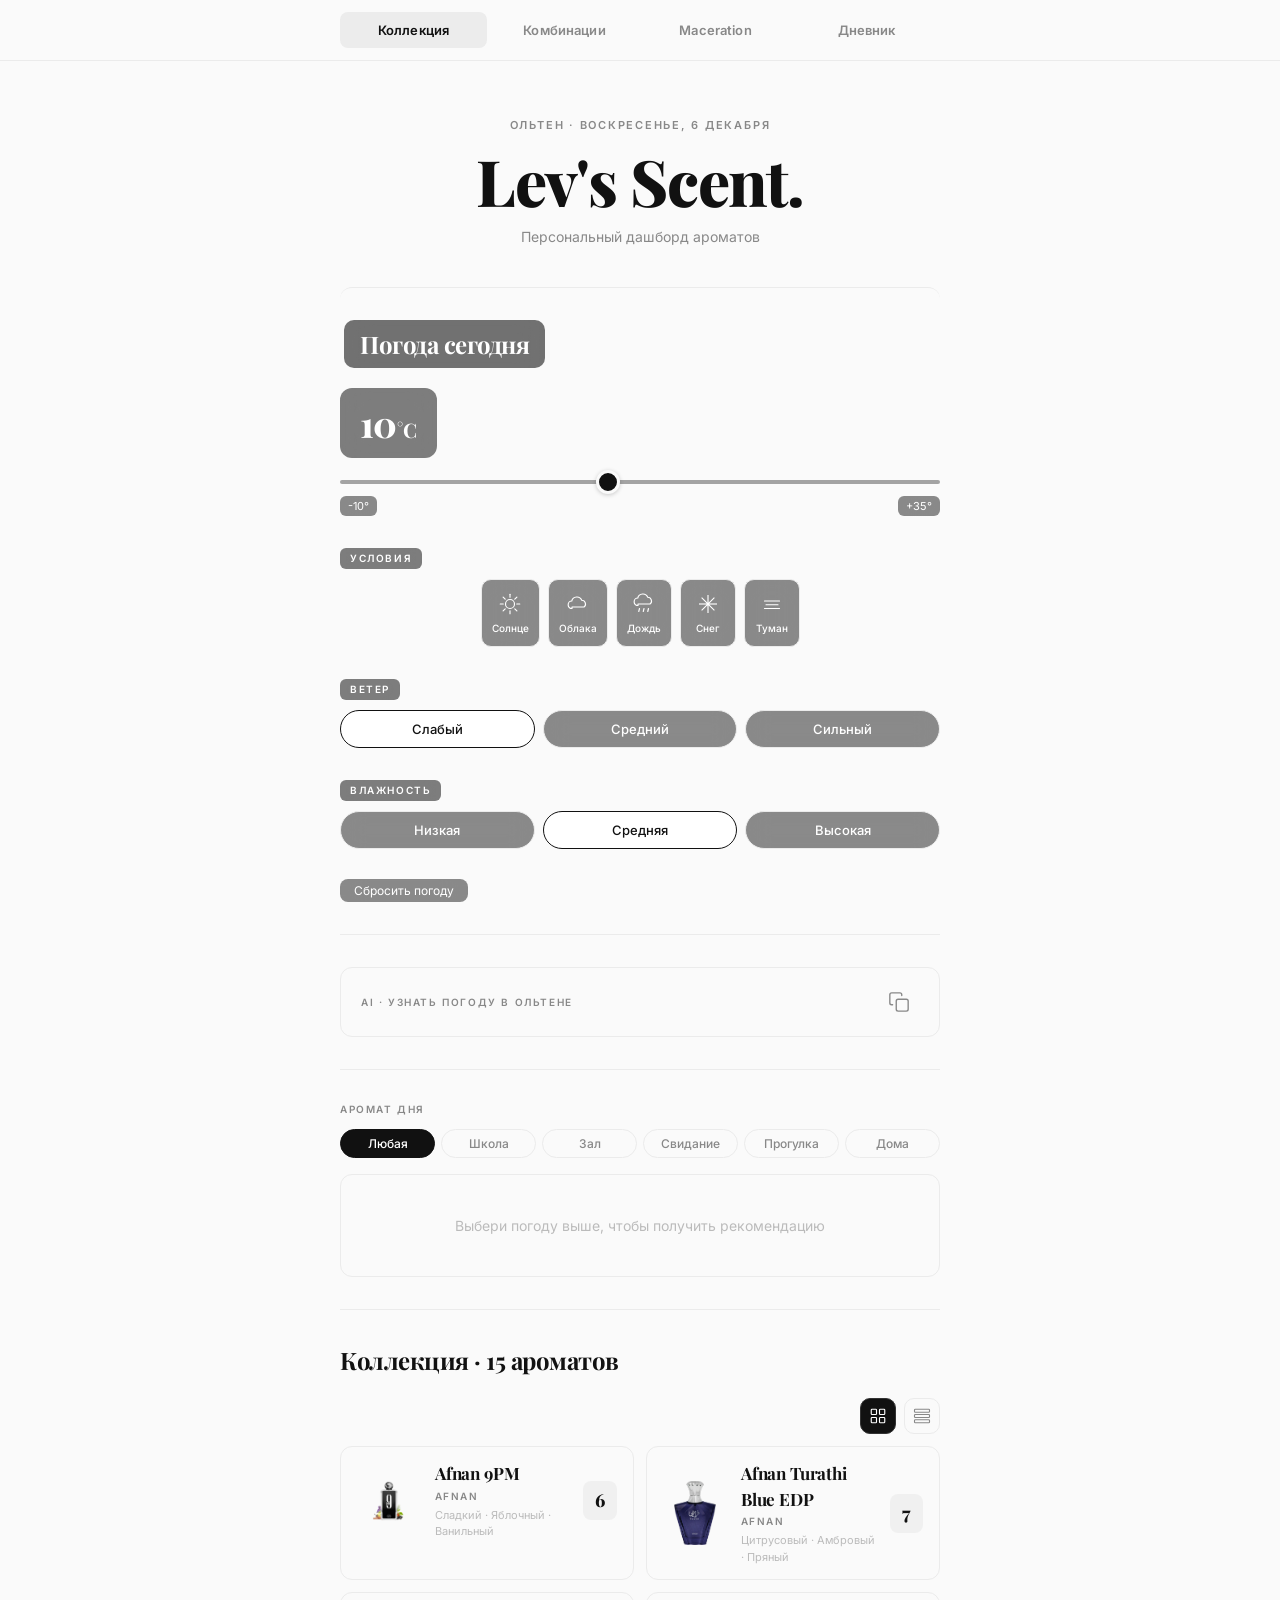
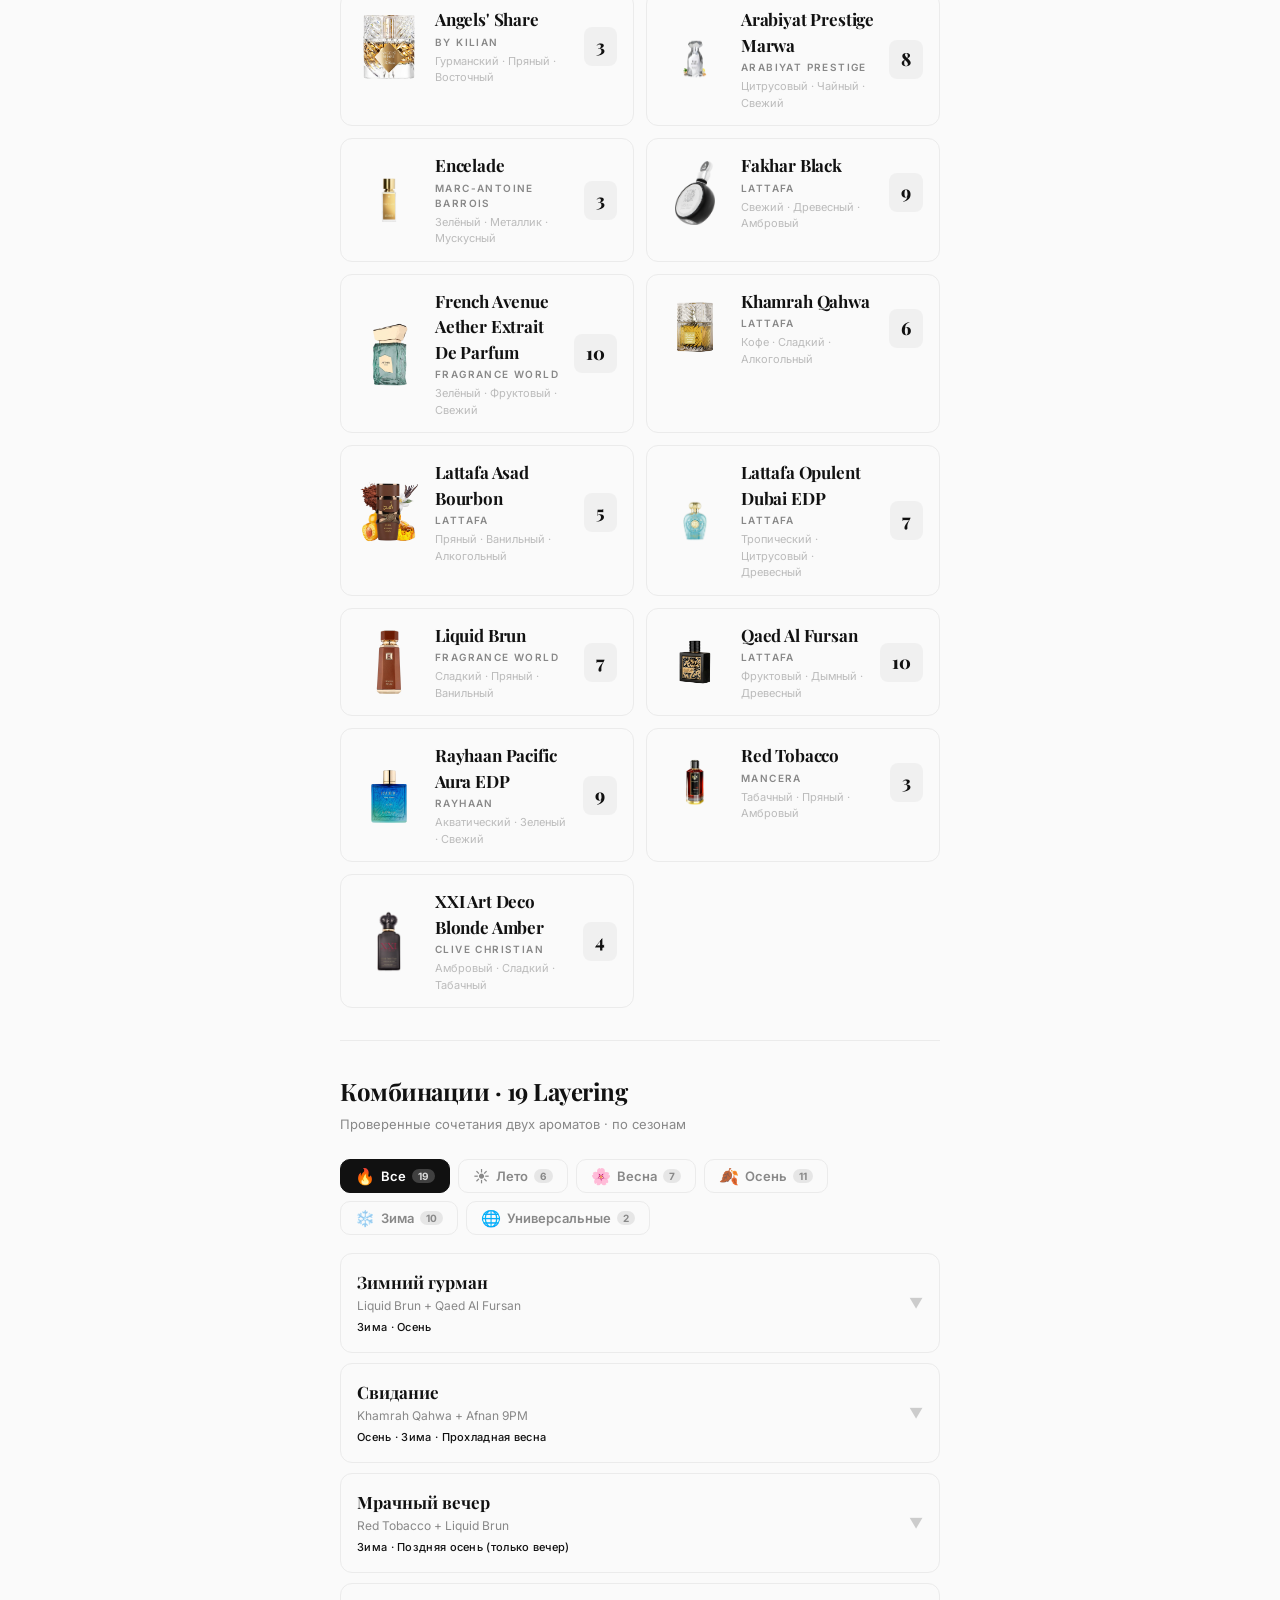
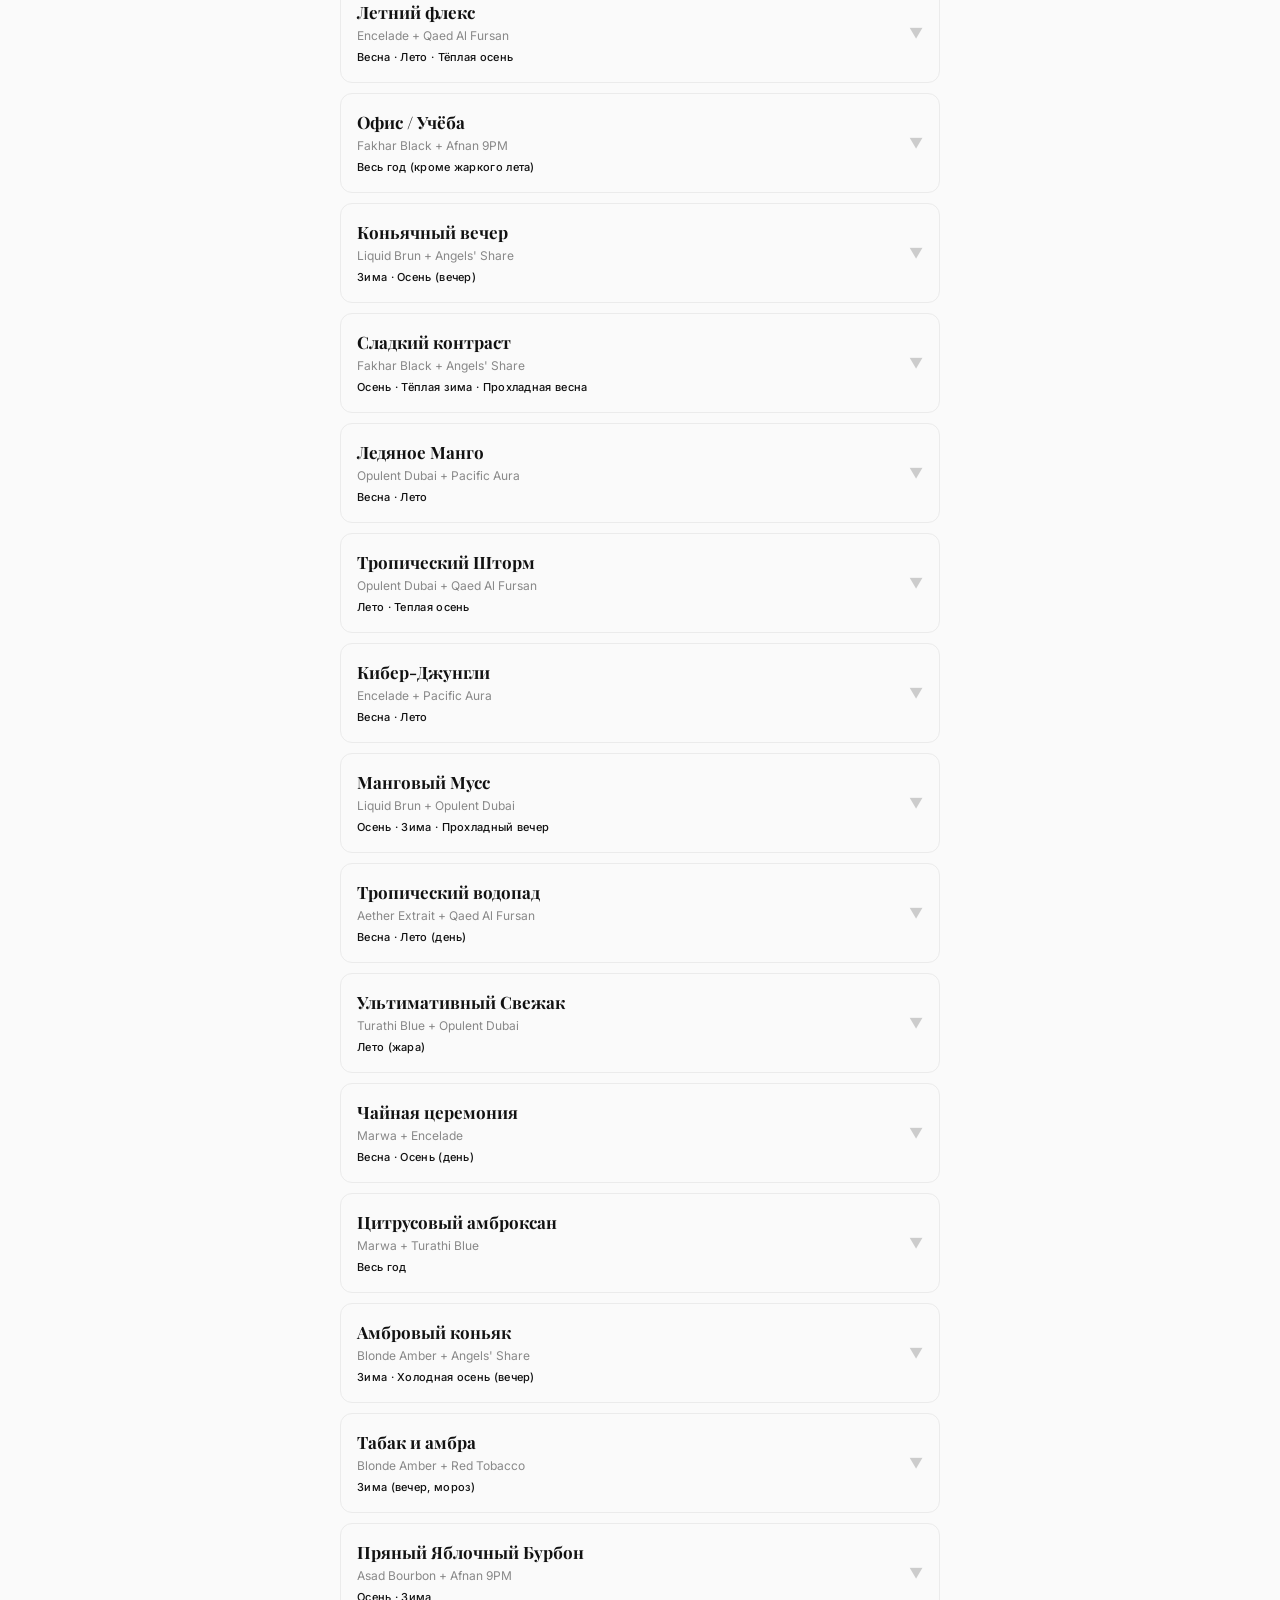
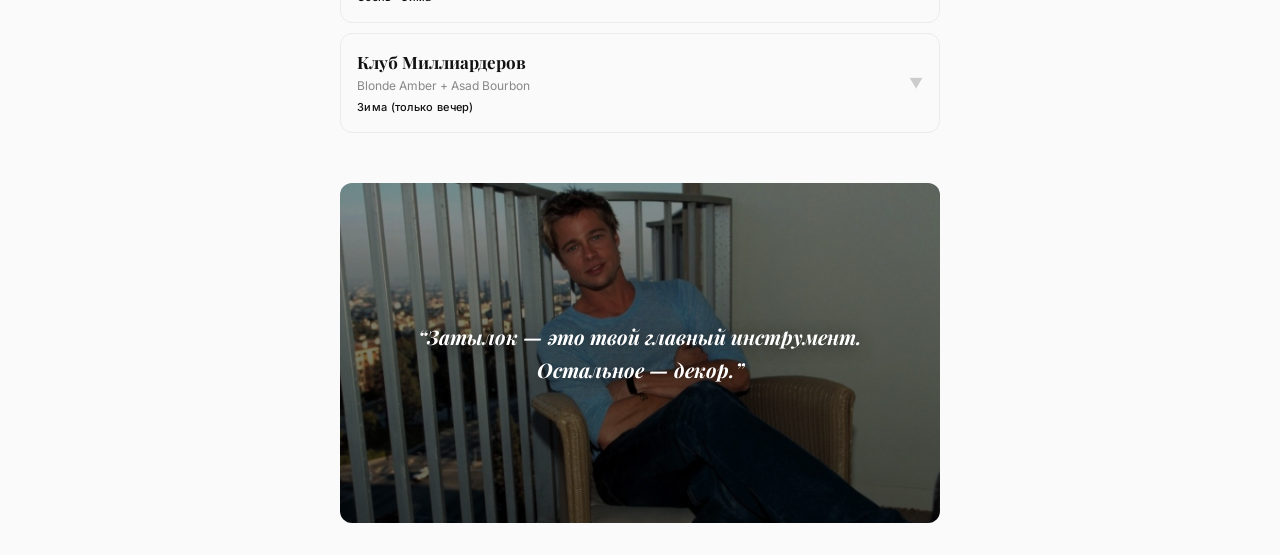
==== levs-scent.html @ a4888ca2 "update site" ====
<!DOCTYPE html>
<html lang="ru">
<head>
<meta charset="UTF-8">
<meta name="viewport" content="width=device-width, initial-scale=1.0">
<title>Lev's Scent.</title>
<link rel="preconnect" href="https://fonts.googleapis.com">
<link rel="preconnect" href="https://fonts.gstatic.com" crossorigin>
<link href="https://fonts.googleapis.com/css2?family=Inter:wght@400;500;600;700&family=Playfair+Display:ital,wght@0,700;0,800;0,900;1,700&display=swap" rel="stylesheet">
<link rel="stylesheet" href="style.css">
</head>
<body>

<!-- STICKY NAV -->
<nav class="sticky-nav" id="stickyNav">
  <div class="nav-inner">
    <button class="nav-btn active" data-view="main" data-scroll="collection">Коллекция</button>
    <button class="nav-btn" data-view="main" data-scroll="combinations">Комбинации</button>
    <button class="nav-btn" data-view="maceration">Maceration</button>
    <button class="nav-btn" data-view="diary">Дневник</button>
  </div>
</nav>

<!-- MAIN VIEW -->
<div class="main-view" id="mainView">
<div class="container">

  <!-- HERO -->
  <section class="hero">
    <div class="hero-location" id="heroLocation"></div>
    <h1 class="hero-title">Lev's Scent.</h1>
    <p class="hero-sub">Персональный дашборд ароматов</p>
  </section>

  <!-- WEATHER PICKER -->
  <section class="section" id="weather">
    <h2 class="section-title">Погода сегодня</h2>

    <!-- Temperature -->
    <div class="weather-block">
      <div class="temp-display"><span class="temp-num" id="tempNum">10</span><span class="temp-deg">°C</span></div>
      <input type="range" class="temp-slider" id="tempSlider" min="-10" max="35" value="10" step="1">
      <div class="temp-range"><span>-10°</span><span>+35°</span></div>
    </div>

    <!-- Conditions -->
    <div class="weather-block">
      <div class="label-upper">Условия</div>
      <div class="condition-row" id="conditionRow">
        <button class="cond-btn" data-val="sun" aria-label="Солнце">
          <svg viewBox="0 0 32 32" class="cond-icon"><circle cx="16" cy="16" r="6" fill="none" stroke="currentColor" stroke-width="1.5"/><g stroke="currentColor" stroke-width="1.5" stroke-linecap="round"><line x1="16" y1="3" x2="16" y2="7"/><line x1="16" y1="25" x2="16" y2="29"/><line x1="3" y1="16" x2="7" y2="16"/><line x1="25" y1="16" x2="29" y2="16"/><line x1="6.8" y1="6.8" x2="9.6" y2="9.6"/><line x1="22.4" y1="22.4" x2="25.2" y2="25.2"/><line x1="6.8" y1="25.2" x2="9.6" y2="22.4"/><line x1="22.4" y1="9.6" x2="25.2" y2="6.8"/></g></svg>
          <span>Солнце</span>
        </button>
        <button class="cond-btn" data-val="clouds" aria-label="Облака">
          <svg viewBox="0 0 32 32" class="cond-icon"><path d="M8 22a5 5 0 0 1-.3-10A7 7 0 0 1 21 11a5 5 0 0 1 3 9H8z" fill="none" stroke="currentColor" stroke-width="1.5" stroke-linejoin="round"/></svg>
          <span>Облака</span>
        </button>
        <button class="cond-btn" data-val="rain" aria-label="Дождь">
          <svg viewBox="0 0 32 32" class="cond-icon"><path d="M8 18a5 5 0 0 1-.3-10A7 7 0 0 1 21 7a5 5 0 0 1 3 9H8z" fill="none" stroke="currentColor" stroke-width="1.5" stroke-linejoin="round"/><line x1="10" y1="22" x2="9" y2="26" stroke="currentColor" stroke-width="1.5" stroke-linecap="round"/><line x1="16" y1="22" x2="15" y2="26" stroke="currentColor" stroke-width="1.5" stroke-linecap="round"/><line x1="22" y1="22" x2="21" y2="26" stroke="currentColor" stroke-width="1.5" stroke-linecap="round"/></svg>
          <span>Дождь</span>
        </button>
        <button class="cond-btn" data-val="snow" aria-label="Снег">
          <svg viewBox="0 0 32 32" class="cond-icon"><line x1="16" y1="4" x2="16" y2="28" stroke="currentColor" stroke-width="1.5"/><line x1="4" y1="16" x2="28" y2="16" stroke="currentColor" stroke-width="1.5"/><line x1="7.5" y1="7.5" x2="24.5" y2="24.5" stroke="currentColor" stroke-width="1.5"/><line x1="24.5" y1="7.5" x2="7.5" y2="24.5" stroke="currentColor" stroke-width="1.5"/><circle cx="16" cy="16" r="2" fill="currentColor"/></svg>
          <span>Снег</span>
        </button>
        <button class="cond-btn" data-val="fog" aria-label="Туман">
          <svg viewBox="0 0 32 32" class="cond-icon"><g stroke="currentColor" stroke-width="1.5" stroke-linecap="round"><line x1="6" y1="12" x2="26" y2="12"/><line x1="8" y1="17" x2="24" y2="17"/><line x1="6" y1="22" x2="26" y2="22"/></g></svg>
          <span>Туман</span>
        </button>
      </div>
    </div>

    <!-- Wind -->
    <div class="weather-block">
      <div class="label-upper">Ветер</div>
      <div class="pill-row" id="windRow">
        <button class="pill-btn active" data-val="weak">Слабый</button>
        <button class="pill-btn" data-val="medium">Средний</button>
        <button class="pill-btn" data-val="strong">Сильный</button>
      </div>
    </div>

    <!-- Humidity -->
    <div class="weather-block">
      <div class="label-upper">Влажность</div>
      <div class="pill-row" id="humidityRow">
        <button class="pill-btn" data-val="low">Низкая</button>
        <button class="pill-btn active" data-val="medium">Средняя</button>
        <button class="pill-btn" data-val="high">Высокая</button>
      </div>
    </div>

    <button class="text-btn" id="resetWeather">Сбросить погоду</button>
  </section>

  <!-- AI PROMPT -->
  <section class="section ai-prompt-section">
    <div class="ai-prompt-card">
      <span class="label-upper" style="margin:0">AI · Узнать погоду в Ольтене</span>
      <button class="copy-icon-btn" id="copyPrompt" aria-label="Скопировать промпт">
        <svg viewBox="0 0 24 24" width="22" height="22" fill="none" stroke="currentColor" stroke-width="1.5" stroke-linecap="round" stroke-linejoin="round"><rect x="9" y="9" width="13" height="13" rx="2"/><path d="M5 15H4a2 2 0 0 1-2-2V4a2 2 0 0 1 2-2h9a2 2 0 0 1 2 2v1"/></svg>
      </button>
    </div>
  </section>

  <!-- ACTIVE FRAGRANCE STATUS -->
  <div id="activeFragStatus" class="active-frag-status hidden"></div>

  <!-- SCENT OF THE DAY -->
  <section class="section" id="scentOfDay">
    <div class="label-upper" style="margin-bottom:12px">Аромат дня</div>
    <div class="situation-row" id="situationRow">
      <button class="pill-btn active" data-situation="any">Любая</button>
      <button class="pill-btn" data-situation="school">Школа</button>
      <button class="pill-btn" data-situation="gym">Зал</button>
      <button class="pill-btn" data-situation="date">Свидание</button>
      <button class="pill-btn" data-situation="walk">Прогулка</button>
      <button class="pill-btn" data-situation="home">Дома</button>
    </div>
    <div id="scentOfDayCard"></div>
  </section>

  <!-- COLLECTION -->
  <section class="section" id="collection">
    <h2 class="section-title">Коллекция · 15 ароматов</h2>
    <div class="view-toggle-row" id="viewToggleRow">
      <button class="view-toggle-btn active" data-mode="normal" aria-label="Стандартный вид">
        <svg viewBox="0 0 24 24" fill="none" stroke="currentColor" stroke-width="1.5" stroke-linecap="round" stroke-linejoin="round"><rect x="3" y="3" width="7" height="7" rx="1"/><rect x="14" y="3" width="7" height="7" rx="1"/><rect x="3" y="14" width="7" height="7" rx="1"/><rect x="14" y="14" width="7" height="7" rx="1"/></svg>
      </button>
      <button class="view-toggle-btn" data-mode="showcase" aria-label="Showcase">
        <svg viewBox="0 0 24 24" fill="none" stroke="currentColor" stroke-width="1.5" stroke-linecap="round" stroke-linejoin="round"><rect x="2" y="3" width="20" height="4" rx="1"/><rect x="2" y="10" width="20" height="4" rx="1"/><rect x="2" y="17" width="20" height="4" rx="1"/></svg>
      </button>
    </div>
    <div class="collection-grid" id="collectionGrid"></div>
  </section>

  <!-- COMBINATIONS -->
  <section class="section" id="combinations">
    <h2 class="section-title">Комбинации · 19 Layering</h2>
    <p class="section-sub">Проверенные сочетания двух ароматов · по сезонам</p>
    <div id="combosGrid"></div>
  </section>

  <!-- QUOTES -->
  <section class="quotes-section">
    <p class="quote-text" id="quoteText"></p>
  </section>

</div>
</div>

<!-- DIARY VIEW -->
<div class="diary-view hidden" id="diaryView">
<div class="container">

  <section class="section">
    <h2 class="section-title">Дневник</h2>

    <!-- Stats -->
    <div class="diary-stats" id="diaryStats"></div>

    <!-- Add button -->
    <button class="btn-black diary-add-btn" id="diaryAddBtn">+ Добавить запись</button>

    <!-- Form -->
    <div class="diary-form hidden" id="diaryForm">
      <div class="form-group">
        <label class="label-upper">Дата</label>
        <input type="date" class="form-input" id="diaryDate">
      </div>
      <div class="form-group">
        <label class="label-upper">Аромат</label>
        <select class="form-input" id="diaryFragrance"></select>
      </div>
      <div class="form-group">
        <label class="label-upper">Количество пшиков</label>
        <input type="number" class="form-input" id="diarySprays" min="1" max="20" value="5">
      </div>
      <div class="form-group">
        <label class="label-upper">Ситуация</label>
        <select class="form-input" id="diarySituation">
          <option value="school">Школа</option>
          <option value="gym">Зал</option>
          <option value="date">Свидание</option>
          <option value="walk">Прогулка</option>
          <option value="home">Дома</option>
          <option value="other">Другое</option>
        </select>
      </div>
      <div class="form-group">
        <label class="label-upper">Комплименты</label>
        <input type="number" class="form-input" id="diaryCompliments" min="0" value="0">
      </div>
      <div class="form-group">
        <label class="label-upper">От кого (опционально)</label>
        <input type="text" class="form-input" id="diaryFrom" placeholder="">
      </div>
      <div class="form-group">
        <label class="label-upper">Заметка</label>
        <textarea class="form-input form-textarea" id="diaryNote" rows="3"></textarea>
      </div>
      <div class="form-actions">
        <button class="btn-black" id="diarySave">Сохранить</button>
        <button class="text-btn" id="diaryCancel">Отмена</button>
      </div>
    </div>

    <!-- Entries -->
    <div id="diaryEntries"></div>
  </section>

</div>
</div>

<!-- MACERATION VIEW -->
<div class="maceration-view" id="macerationView">
<div class="container">
  <section class="section">
    <h2 class="section-title">Maceration</h2>
    <p class="section-sub">Отслеживай созревание новых флаконов</p>

    <div class="mac-form" id="macForm">
      <div class="form-group">
        <label class="label-upper">Аромат</label>
        <select class="form-input" id="macFragrance"></select>
      </div>
      <div class="form-group">
        <label class="label-upper">Дата начала</label>
        <input type="date" class="form-input" id="macStartDate">
      </div>
      <div class="form-group">
        <label class="label-upper">Срок (недель)</label>
        <input type="number" class="form-input" id="macWeeks" min="1" max="52" value="4">
      </div>
      <button class="btn-black" id="macAddBtn">+ Добавить</button>
    </div>

    <div id="macEntries"></div>

    <!-- Tips (collapsible) -->
    <div class="mac-tips-toggle" id="macTipsToggle">
      <span class="label-upper" style="margin:0;cursor:pointer">Советы по мацерации</span>
      <svg width="14" height="14" viewBox="0 0 14 14" fill="none" stroke="currentColor" stroke-width="1.5" stroke-linecap="round"><path d="M3 5l4 4 4-4"/></svg>
    </div>
    <div class="mac-tips hidden" id="macTips">
      <div class="mac-tip">При получении нового флакона сделай 8-10 пшиков в воздух, чтобы выпустить верхний слой спирта. После этого убери в шкаф.</div>
      <div class="mac-tip">Раз в неделю переверни флакон 2-3 раза (не тряси!), чтобы масла равномерно перемешались.</div>
      <div class="mac-tip">Храни при 15-22 °C, вдали от прямого света. Ванная — худшее место для парфюма.</div>
      <div class="mac-tip">Минимум 3-4 недели, оптимум 6-8. Тяжёлые амбровые и удовые ароматы раскрываются дольше — 8+ недель.</div>
      <div class="mac-tip">Не открывай крышку без надобности. Каждое открытие окисляет верхние ноты.</div>
    </div>
  </section>
</div>
</div>

<script src="script.js"></script>
</body>
</html>
---- style.css ----
/* ===== CSS VARIABLES ===== */
:root {
  --bg: #FAFAFA;
  --text: #111;
  --text2: #888;
  --border: #EBEBEB;
  --serif: 'Playfair Display', Georgia, serif;
  --sans: 'Inter', -apple-system, sans-serif;
  --radius: 12px;
  --transition: 0.3s ease;
}

/* ===== RESET ===== */
*, *::before, *::after { margin: 0; padding: 0; box-sizing: border-box; }
html { scroll-behavior: smooth; -webkit-text-size-adjust: 100%; }
body {
  font-family: var(--sans);
  background: var(--bg);
  color: var(--text);
  line-height: 1.5;
  -webkit-font-smoothing: antialiased;
}
img { max-width: 100%; display: block; }
button { font-family: var(--sans); cursor: pointer; border: none; background: none; }
input, select, textarea { font-family: var(--sans); }

/* ===== LAYOUT ===== */
.container { max-width: 640px; margin: 0 auto; padding: 0 20px; }
.hidden { display: none !important; }

/* ===== STICKY NAV ===== */
.sticky-nav {
  position: sticky; top: 0; z-index: 100;
  background: rgba(250,250,250,.92);
  backdrop-filter: blur(16px);
  -webkit-backdrop-filter: blur(16px);
  border-bottom: 1px solid var(--border);
}
.nav-inner {
  max-width: 640px; margin: 0 auto;
  display: flex; padding: 12px 20px; gap: 4px;
}
.nav-btn {
  flex: 1; padding: 10px 8px;
  font-size: 13px; font-weight: 600;
  color: var(--text2);
  border-radius: 8px;
  transition: all var(--transition);
  letter-spacing: 0.01em;
}
.nav-btn.active { color: var(--text); background: rgba(0,0,0,.06); }
.nav-btn:hover { color: var(--text); }

/* ===== HERO ===== */
.hero {
  padding: 56px 0 40px;
  text-align: center;
}
.hero-location {
  font-size: 11px; font-weight: 600;
  letter-spacing: 0.16em; text-transform: uppercase;
  color: var(--text2); margin-bottom: 12px;
}
.hero-title {
  font-family: var(--serif);
  font-size: 44px; font-weight: 800;
  letter-spacing: -0.02em;
  line-height: 1.1;
  color: var(--text);
}
.hero-sub {
  font-size: 14px; color: var(--text2);
  margin-top: 10px;
}

/* ===== SECTIONS ===== */
.section {
  padding: 32px 0;
  border-top: 1px solid var(--border);
}
.section-title {
  font-family: var(--serif);
  font-size: 24px; font-weight: 700;
  letter-spacing: -0.02em;
  margin-bottom: 20px;
}
.section-sub {
  font-size: 13px; color: var(--text2);
  margin-top: -14px; margin-bottom: 24px;
}

/* ===== LABELS ===== */
.label-upper {
  font-size: 10px; font-weight: 600;
  letter-spacing: 0.16em; text-transform: uppercase;
  color: var(--text2); margin-bottom: 10px;
}

/* ===== WEATHER PICKER ===== */
.weather-bg {
  position: absolute; inset: 0; z-index: 0;
  background-size: cover; background-position: center;
}
#weather { position: relative; overflow: hidden; border-radius: var(--radius); }
#weather > *:not(.weather-bg) { position: relative; z-index: 1; }

/* Dark frost-glass on each element — white text, dark backdrop */
#weather .section-title {
  background: rgba(0,0,0,0.55);
  backdrop-filter: blur(14px); -webkit-backdrop-filter: blur(14px);
  display: inline-block; padding: 6px 16px; border-radius: 10px;
  color: #fff; margin-left: 4px;
}
#weather .temp-display {
  background: rgba(0,0,0,0.5);
  backdrop-filter: blur(14px); -webkit-backdrop-filter: blur(14px);
  display: inline-flex; align-items: baseline;
  padding: 8px 20px; border-radius: 12px;
}
#weather .temp-num,
#weather .temp-deg { color: #fff; }
#weather .label-upper {
  background: rgba(0,0,0,0.5);
  backdrop-filter: blur(12px); -webkit-backdrop-filter: blur(12px);
  display: inline-block; padding: 3px 10px; border-radius: 6px;
  color: #fff;
}
#weather .temp-slider {
  background: rgba(0,0,0,0.35);
  border-radius: 4px;
}
#weather .temp-range span {
  background: rgba(0,0,0,0.45);
  backdrop-filter: blur(10px); -webkit-backdrop-filter: blur(10px);
  padding: 2px 8px; border-radius: 6px; font-size: 11px;
  color: #fff;
}
#weather .cond-btn {
  background: rgba(0,0,0,0.45);
  backdrop-filter: blur(12px); -webkit-backdrop-filter: blur(12px);
  border-radius: 10px; color: #fff;
  transition: all var(--transition);
}
#weather .cond-btn.active {
  background: #fff; color: #111;
  backdrop-filter: none;
}
#weather .cond-icon { color: #fff; }
#weather .cond-btn.active .cond-icon { color: #111; }
#weather .pill-btn {
  background: rgba(0,0,0,0.45);
  backdrop-filter: blur(12px); -webkit-backdrop-filter: blur(12px);
  color: #fff;
  transition: all var(--transition);
}
#weather .pill-btn.active {
  background: #fff; color: #111;
  backdrop-filter: none;
}
#weather .text-btn {
  background: rgba(0,0,0,0.45);
  backdrop-filter: blur(12px); -webkit-backdrop-filter: blur(12px);
  padding: 4px 14px; border-radius: 8px;
  color: #fff;
}
.weather-block { margin-bottom: 28px; }
.temp-display {
  text-align: center; margin-bottom: 8px;
}
.temp-num {
  font-family: var(--serif);
  font-size: 36px; font-weight: 800;
  letter-spacing: -0.02em;
}
.temp-deg {
  font-family: var(--serif);
  font-size: 20px; font-weight: 700;
  color: var(--text2);
}
.temp-slider {
  width: 100%; height: 4px;
  -webkit-appearance: none; appearance: none;
  background: var(--border); border-radius: 2px;
  outline: none;
}
.temp-slider::-webkit-slider-thumb {
  -webkit-appearance: none; appearance: none;
  width: 24px; height: 24px; border-radius: 50%;
  background: var(--text); cursor: pointer;
  border: 3px solid var(--bg);
  box-shadow: 0 1px 4px rgba(0,0,0,.2);
}
.temp-slider::-moz-range-thumb {
  width: 24px; height: 24px; border-radius: 50%;
  background: var(--text); cursor: pointer;
  border: 3px solid var(--bg);
  box-shadow: 0 1px 4px rgba(0,0,0,.2);
}
.temp-range {
  display: flex; justify-content: space-between;
  font-size: 11px; color: #bbb; margin-top: 6px;
}

/* Conditions */
.condition-row {
  display: flex; gap: 8px; justify-content: center;
}
.cond-btn {
  display: flex; flex-direction: column;
  align-items: center; gap: 6px;
  padding: 12px 10px; border-radius: 12px;
  border: 1px solid var(--border);
  min-width: 56px; transition: all var(--transition);
  color: var(--text2);
}
.cond-btn span { font-size: 10px; font-weight: 500; }
.cond-icon { width: 24px; height: 24px; }
.cond-btn.active {
  background: var(--text); color: #fff;
  border-color: var(--text);
  box-shadow: 0 2px 12px rgba(0,0,0,.15);
}

/* Pills */
.pill-row { display: flex; gap: 8px; }
.pill-btn {
  flex: 1; padding: 10px 12px;
  font-size: 13px; font-weight: 500;
  border-radius: 100px;
  border: 1px solid var(--border);
  color: var(--text2);
  transition: all var(--transition);
}
.pill-btn.active {
  background: var(--text); color: #fff;
  border-color: var(--text);
}

/* Text button */
.text-btn {
  font-size: 12px; color: #bbb;
  padding: 8px 0; transition: color var(--transition);
}
.text-btn:hover { color: var(--text2); }

/* ===== AI PROMPT ===== */
.ai-prompt-card {
  border: 1px solid var(--border);
  border-radius: var(--radius);
  padding: 14px 20px;
  display: flex; align-items: center; justify-content: space-between;
}
.copy-icon-btn {
  width: 40px; height: 40px;
  display: flex; align-items: center; justify-content: center;
  border-radius: 10px; color: var(--text2);
  transition: all var(--transition);
}
.copy-icon-btn:hover { background: rgba(0,0,0,.05); color: var(--text); }
.copy-icon-btn.copied svg { color: #22c55e !important; }

/* Black button */
.btn-black {
  display: inline-flex; align-items: center; justify-content: center;
  padding: 14px 28px; border-radius: 100px;
  background: var(--text); color: #fff;
  font-size: 14px; font-weight: 600;
  transition: all var(--transition);
  min-height: 48px;
}
.btn-black:hover { background: #333; }
.btn-black.copied { background: #999; }

/* ===== SCENT OF THE DAY ===== */
.sotd-empty {
  padding: 40px 24px; text-align: center;
  border: 1px solid var(--border); border-radius: var(--radius);
  color: #bbb; font-size: 14px;
}
.sotd-card {
  border-radius: var(--radius); overflow: hidden;
  position: relative; min-height: 200px;
  display: flex; align-items: flex-end;
}
.sotd-vibe {
  position: absolute; inset: 0;
  background-size: cover; background-position: center;
  filter: blur(1px) brightness(0.5);
}
.sotd-content {
  position: relative; z-index: 2;
  padding: 24px; width: 100%;
  background: linear-gradient(to top, rgba(0,0,0,.7) 0%, transparent 100%);
}
.sotd-house {
  font-size: 10px; font-weight: 600;
  letter-spacing: 0.16em; text-transform: uppercase;
  color: rgba(255,255,255,.6); margin-bottom: 4px;
}
.sotd-name {
  font-family: var(--serif);
  font-size: 28px; font-weight: 800;
  letter-spacing: -0.02em;
  color: #fff; margin-bottom: 6px;
}
.sotd-reason {
  font-size: 13px; color: rgba(255,255,255,.7);
  margin-bottom: 16px;
}
.sotd-btn {
  display: inline-flex; padding: 10px 20px;
  border-radius: 100px; font-size: 12px; font-weight: 600;
  background: rgba(255,255,255,.2); color: #fff;
  backdrop-filter: blur(8px);
  border: 1px solid rgba(255,255,255,.2);
  transition: all var(--transition);
}
.sotd-btn:hover { background: rgba(255,255,255,.3); }

/* Situation filter */
.situation-row {
  display: flex; gap: 6px; flex-wrap: wrap; margin-bottom: 16px;
}
.situation-row .pill-btn { font-size: 12px; padding: 6px 14px; }

/* Multi-card scent of day */
.sotd-count {
  font-size: 12px; font-weight: 600;
  letter-spacing: 0.1em; text-transform: uppercase;
  color: var(--text2); margin-bottom: 12px;
}
.sotd-scroll {
  display: flex; gap: 12px;
  overflow-x: auto; scroll-snap-type: x mandatory;
  -webkit-overflow-scrolling: touch;
  padding-bottom: 4px;
  scrollbar-width: none;
}
.sotd-scroll::-webkit-scrollbar { display: none; }
.sotd-slide {
  flex: 0 0 85%; scroll-snap-align: start;
  min-width: 0;
}
.sotd-slide:only-child { flex: 0 0 100%; }
.sotd-caution-divider {
  margin-top: 20px; margin-bottom: 12px;
  padding: 8px 16px;
  font-size: 12px; font-weight: 600;
  letter-spacing: 0.06em;
  color: #c9a96e;
  border-top: 1px dashed rgba(0,0,0,.12);
  padding-top: 16px;
}
.sotd-scroll-caution .sotd-card { opacity: 0.75; }
.sotd-scroll-caution .sotd-card:hover { opacity: 1; }

/* ===== SORT ROW ===== */
.sort-row {
  display: flex; gap: 16px; margin-bottom: 20px;
}
.sort-btn {
  font-size: 12px; color: #bbb;
  padding: 4px 0; transition: color var(--transition);
  border-bottom: 1px solid transparent;
}
.sort-btn.active {
  color: var(--text); border-bottom-color: var(--text);
}

/* ===== COLLECTION CARDS ===== */
.collection-grid { display: flex; flex-direction: column; gap: 10px; }

/* Collapsed card */
.frag-card {
  border: 1px solid var(--border);
  border-radius: var(--radius);
  overflow: hidden;
  transition: all var(--transition);
}
.frag-card-header {
  display: flex; align-items: center; gap: 14px;
  padding: 14px 16px; cursor: pointer;
  transition: background var(--transition);
}
.frag-card-header:hover { background: rgba(0,0,0,.02); }
.frag-bottle {
  width: 64px; height: 64px; object-fit: contain;
  flex-shrink: 0;
}
.frag-info { flex: 1; min-width: 0; }
.frag-name {
  font-family: var(--serif);
  font-size: 17px; font-weight: 700;
  letter-spacing: -0.01em;
}
.frag-house {
  font-size: 10px; font-weight: 600;
  letter-spacing: 0.14em; text-transform: uppercase;
  color: var(--text2); margin-top: 2px;
}
.frag-family {
  font-size: 11px; color: #bbb; margin-top: 3px;
}
.frag-dose-chip {
  font-family: var(--serif);
  font-size: 18px; font-weight: 800;
  white-space: nowrap; flex-shrink: 0;
  padding: 6px 12px; border-radius: 8px;
  background: rgba(0,0,0,.04);
}

/* Expanded card body */
.frag-body {
  max-height: 0; overflow: hidden;
  transition: max-height 0.5s ease;
}
.frag-card.open .frag-body { max-height: 5000px; }

/* Card inner sections */
.frag-inner { padding: 0 16px 20px; }

/* Hero banner */
.frag-hero {
  position: relative; height: 180px;
  background-size: cover; background-position: center;
  display: flex; align-items: flex-end;
}
.frag-hero-overlay {
  position: absolute; inset: 0;
  background: linear-gradient(to top, rgba(0,0,0,.65) 0%, transparent 60%);
}
.frag-hero-name {
  position: relative; z-index: 2;
  font-family: var(--serif);
  font-size: 28px; font-weight: 800;
  color: #fff; padding: 20px;
  letter-spacing: -0.02em;
}

/* Big total */
.frag-total-banner {
  text-align: center; padding: 20px 0;
  border-bottom: 1px solid var(--border);
}
.frag-total-num {
  font-family: var(--serif);
  font-size: 48px; font-weight: 900;
  line-height: 1;
}
.frag-total-label {
  font-size: 14px; color: var(--text2); margin-top: 2px;
}
.frag-chips {
  display: flex; gap: 8px; justify-content: center;
  margin-top: 10px; flex-wrap: wrap;
}
.frag-chip {
  font-size: 11px; font-weight: 500;
  padding: 4px 10px; border-radius: 100px;
  border: 1px solid var(--border);
  color: var(--text2);
}
.frag-chip.warn { border-color: #e8c46c; color: #b8932a; background: #fdf8ec; }
.frag-chip.norefresh { border-color: #ccc; }
.frag-chip.universal { border-color: #b5d9a0; color: #5a8f3b; background: #f0f9eb; }

/* Scenario switcher */
.scenario-row {
  display: flex; gap: 6px; flex-wrap: wrap;
  padding: 16px 0; border-bottom: 1px solid var(--border);
}
.scenario-btn {
  padding: 8px 14px; font-size: 12px; font-weight: 500;
  border-radius: 100px; border: 1px solid var(--border);
  color: var(--text2); transition: all var(--transition);
}
.scenario-btn.active {
  background: var(--text); color: #fff; border-color: var(--text);
}
.scenario-note {
  font-size: 13px; color: var(--text2);
  padding: 12px 0; line-height: 1.6;
}
.scenario-forbidden {
  padding: 14px 16px; border-radius: var(--radius);
  background: #fef2f2; border: 1px solid #fecaca;
  color: #b91c1c; font-size: 13px; font-weight: 500;
  margin: 12px 0;
}

/* Scenario points */
.scenario-points {
  padding-bottom: 8px;
  border-bottom: 1px solid var(--border);
}
.scenario-points:empty { display: none; }

/* Spray variations */
.var-tabs { display: flex; gap: 6px; padding: 16px 0 12px; }
.var-tab {
  padding: 7px 12px; font-size: 11px; font-weight: 600;
  border-radius: 8px; border: 1px solid var(--border);
  color: var(--text2); transition: all var(--transition);
}
.var-tab.active { background: var(--text); color: #fff; border-color: var(--text); }
.var-list { display: flex; flex-direction: column; gap: 10px; }
.spray-point {
  display: flex; gap: 14px; align-items: center;
  padding: 10px; border-radius: var(--radius);
  background: rgba(0,0,0,.02);
}
.spray-spot {
  width: 64px; height: 64px; object-fit: contain;
  border-radius: 8px; flex-shrink: 0;
  background: #f3f3f3;
}
.spray-info { flex: 1; }
.spray-n {
  font-family: var(--serif);
  font-size: 20px; font-weight: 800;
  display: inline-block; margin-right: 6px;
}
.spray-title { font-size: 14px; font-weight: 600; }
.spray-detail { font-size: 12px; color: var(--text2); margin-top: 2px; }

/* Refresh timer */
.refresh-block {
  padding: 20px 0; border-top: 1px solid var(--border);
  text-align: center;
}
.refresh-timer {
  font-family: var(--serif);
  font-size: 18px; font-weight: 700;
  margin: 10px 0;
}
.refresh-timer.expired { color: #b91c1c; }
.refresh-expired-msg {
  font-size: 13px; color: #b91c1c; font-weight: 500;
  padding: 10px 16px; border-radius: var(--radius);
  background: #fef2f2; display: inline-block; margin: 8px 0;
}

/* Notes pyramid */
.notes-block { padding: 16px 0; border-top: 1px solid var(--border); }
.notes-row {
  display: flex; gap: 10px; flex-wrap: wrap; margin-top: 8px;
  justify-content: center;
}
.note-item {
  display: flex; flex-direction: column; align-items: center;
  gap: 4px; width: 60px;
}
.note-icon {
  width: 50px; height: 50px; object-fit: contain;
  border-radius: 10px;
  background: rgba(0,0,0,.03);
  padding: 4px;
}
.note-icon-placeholder {
  display: flex; align-items: center; justify-content: center;
  font-size: 18px; font-weight: 700; color: var(--text2);
  border: 1px dashed var(--border);
}
.note-label {
  font-size: 9px; text-align: center; color: var(--text2);
  line-height: 1.2; font-weight: 500;
}
.note-chip {
  font-size: 11px; padding: 4px 10px;
  border-radius: 100px; border: 1px solid var(--border);
  color: var(--text2);
}

/* Season matrix */
.matrix-block { padding: 16px 0; border-top: 1px solid var(--border); }
.matrix-table {
  width: 100%; font-size: 12px;
  border-collapse: collapse;
}
.matrix-table th {
  font-size: 10px; font-weight: 600;
  letter-spacing: 0.1em; text-transform: uppercase;
  color: var(--text2); padding: 6px 8px; text-align: center;
}
.matrix-table td {
  padding: 8px; text-align: center;
  border-top: 1px solid var(--border);
}
.matrix-table td.current { background: rgba(0,0,0,.04); font-weight: 600; }
.matrix-full { color: #22c55e; }
.matrix-caution { color: #eab308; }
.matrix-forbidden { color: #ef4444; }

/* Master warning */
.master-warning {
  display: flex; gap: 10px; align-items: flex-start;
  padding: 14px 16px; border-radius: var(--radius);
  background: #fef2f2; border: 1px solid #fecaca;
  margin-top: 16px;
}
.master-warning-icon { font-size: 18px; flex-shrink: 0; line-height: 1; }
.master-warning-text { font-size: 13px; color: #991b1b; line-height: 1.5; }

/* ===== COMBINATIONS ===== */
/* Combo season tabs */
.combo-tabs {
  display: flex; flex-wrap: wrap; gap: 8px;
  margin-bottom: 18px;
}
.combo-tab {
  display: flex; align-items: center; gap: 6px;
  padding: 8px 14px; border-radius: 10px;
  border: 1px solid var(--border);
  background: transparent;
  font-family: var(--sans);
  font-size: 13px; font-weight: 600;
  color: var(--text2);
  cursor: pointer;
  transition: all var(--transition);
}
.combo-tab:hover { background: rgba(0,0,0,.03); color: var(--text); }
.combo-tab.active {
  background: var(--text);
  color: #fff;
  border-color: var(--text);
}
.combo-tab-emoji { font-size: 16px; line-height: 1; }
.combo-tab-count {
  font-size: 10px; font-weight: 700;
  background: rgba(0,0,0,.08);
  padding: 1px 6px; border-radius: 8px;
  color: var(--text2);
}
.combo-tab.active .combo-tab-count {
  background: rgba(255,255,255,.2);
  color: rgba(255,255,255,.8);
}
@media (max-width: 640px) {
  .combo-tabs { gap: 6px; }
  .combo-tab { padding: 6px 10px; font-size: 12px; }
  .combo-tab-emoji { font-size: 14px; }
}

.combo-card {
  border: 1px solid var(--border);
  border-radius: var(--radius);
  margin-bottom: 10px; overflow: hidden;
}
.combo-header {
  padding: 16px; cursor: pointer;
  display: flex; justify-content: space-between; align-items: center;
  transition: background var(--transition);
}
.combo-header:hover { background: rgba(0,0,0,.02); }
.combo-name {
  font-family: var(--serif);
  font-size: 17px; font-weight: 700;
}
.combo-sub { font-size: 12px; color: var(--text2); margin-top: 2px; }
.combo-season { font-size: 11px; color: var(--accent); margin-top: 4px; font-weight: 500; letter-spacing: .3px; }
.combo-chevron {
  font-size: 14px; color: #ccc;
  transition: transform var(--transition);
}
.combo-card.open .combo-chevron { transform: rotate(180deg); }
.combo-body {
  max-height: 0; overflow: hidden;
  transition: max-height 0.5s ease;
}
.combo-card.open .combo-body { max-height: 2000px; }
.combo-inner {
  padding: 0 16px 20px;
  border-top: 1px solid var(--border);
}
/* Combo layers */
.combo-layer { padding: 16px 0 8px; }
.combo-layer-header {
  display: flex; gap: 12px; align-items: center;
  margin-bottom: 12px;
}
.combo-layer-badge {
  width: 28px; height: 28px; border-radius: 50%;
  display: flex; align-items: center; justify-content: center;
  color: #fff; font-family: var(--serif);
  font-size: 14px; font-weight: 800;
  flex-shrink: 0;
}
.combo-layer-name {
  font-family: var(--serif);
  font-size: 15px; font-weight: 700;
}
.combo-layer-instruction {
  font-size: 12px; color: var(--text2); margin-top: 1px;
}
.combo-pause {
  text-align: center; padding: 14px 0;
  font-size: 12px; font-weight: 600;
  color: var(--text2); letter-spacing: 0.04em;
  border-top: 1px dashed var(--border);
  border-bottom: 1px dashed var(--border);
}
.combo-effect {
  padding: 14px 16px; margin-top: 12px;
  border-radius: var(--radius);
  background: rgba(0,0,0,.03);
  font-size: 13px; font-style: italic;
  color: var(--text); line-height: 1.6;
}
.combo-total {
  font-family: var(--serif);
  font-size: 14px; font-weight: 700;
  margin-top: 10px; color: var(--text2);
}

/* ===== QUOTES ===== */
.quotes-section {
  position: relative;
  display: flex; align-items: center; justify-content: center;
  min-height: 340px; padding: 48px 28px;
  border-radius: var(--radius);
  margin: 8px 0 32px;
  overflow: hidden;
  background-color: #1a1a1a;
  background-size: cover;
  background-position: center;
}
.quote-text {
  font-family: var(--serif);
  font-size: 20px; font-weight: 700;
  font-style: italic;
  color: #fff; line-height: 1.65;
  max-width: 500px;
  text-align: center;
  text-shadow: 0 2px 16px rgba(0,0,0,.5);
  position: relative; z-index: 1;
}
@media (max-width: 640px) {
  .quotes-section { min-height: 260px; padding: 32px 20px; }
  .quote-text { font-size: 16px; }
}

/* ===== DIARY ===== */
.diary-stats {
  display: flex; gap: 12px; margin-bottom: 20px;
}
.diary-stat {
  flex: 1; padding: 14px;
  border: 1px solid var(--border);
  border-radius: var(--radius); text-align: center;
}
.diary-stat-num {
  font-family: var(--serif);
  font-size: 24px; font-weight: 800;
}
.diary-stat-label {
  font-size: 10px; font-weight: 600;
  letter-spacing: 0.12em; text-transform: uppercase;
  color: var(--text2); margin-top: 2px;
}
.diary-add-btn { width: 100%; margin-bottom: 20px; }

/* Form */
.diary-form {
  padding: 20px; margin-bottom: 20px;
  border: 1px solid var(--border);
  border-radius: var(--radius);
}
.form-group { margin-bottom: 14px; }
.form-input {
  width: 100%; padding: 12px 14px;
  border: 1px solid var(--border);
  border-radius: 8px; font-size: 14px;
  background: #fff; color: var(--text);
  outline: none; transition: border-color var(--transition);
}
.form-input:focus { border-color: #999; }
.form-textarea { resize: vertical; min-height: 60px; }
.form-actions { display: flex; gap: 12px; align-items: center; }

/* Diary entry */
.diary-entry {
  display: flex; gap: 12px; align-items: flex-start;
  padding: 14px; margin-bottom: 8px;
  border: 1px solid var(--border);
  border-radius: var(--radius);
  border-left: 4px solid var(--border);
}
.diary-entry-body { flex: 1; min-width: 0; }
.diary-entry-top {
  display: flex; justify-content: space-between;
  align-items: center; margin-bottom: 4px;
}
.diary-entry-frag {
  font-family: var(--serif);
  font-size: 15px; font-weight: 700;
}
.diary-entry-date {
  font-size: 11px; color: var(--text2);
}
.diary-entry-meta {
  font-size: 12px; color: var(--text2);
}
.diary-entry-note {
  font-size: 13px; color: var(--text);
  margin-top: 6px; line-height: 1.5;
}
.diary-entry-del {
  font-size: 18px; color: #ccc; padding: 4px;
  flex-shrink: 0; transition: color var(--transition);
}
.diary-entry-del:hover { color: #ef4444; }

/* ===== ANIMATIONS ===== */
@keyframes fadeIn {
  from { opacity: 0; transform: translateY(8px); }
  to { opacity: 1; transform: translateY(0); }
}
.fade-in { animation: fadeIn 0.4s ease forwards; }

/* ===== ACTIVE FRAGRANCE STATUS (top bar) ===== */
.active-frag-status {
  margin: 0 0 16px; padding: 12px 16px; border-radius: 14px;
  background: var(--glass); border: 1px solid var(--border);
}
.active-frag-status.hidden { display: none; }
.active-frag-status-item {
  display: flex; align-items: center; gap: 10px;
  margin-bottom: 8px;
}
.active-frag-status-item:last-child { margin-bottom: 0; }
.active-frag-status-bottle {
  width: 32px; height: 32px; object-fit: contain; flex-shrink: 0;
}
.active-frag-status-info { flex: 1; min-width: 0; }
.active-frag-status-name {
  font-size: 12px; font-weight: 600; color: var(--text);
  white-space: nowrap; overflow: hidden; text-overflow: ellipsis;
}
.active-frag-status-time {
  font-size: 11px; color: var(--text2); margin-top: 1px;
}
.active-frag-status-time.expired { color: #ef4444; font-weight: 500; }
.active-frag-bar-wrap {
  height: 4px; background: rgba(0,0,0,0.06); border-radius: 2px;
  overflow: hidden; margin-top: 4px;
}
.active-frag-bar {
  height: 100%; border-radius: 2px; transition: width 1s ease;
}
.active-frag-reset {
  font-size: 11px; color: var(--text2); cursor: pointer;
  flex-shrink: 0; padding: 2px 6px; border-radius: 6px;
  background: rgba(0,0,0,0.04); transition: all var(--transition);
}
.active-frag-reset:hover { background: rgba(0,0,0,0.08); color: var(--text); }

/* ===== FRESHNESS TIMER BAR (inside card) ===== */
.freshness-bar-wrap {
  position: relative; margin-top: 8px; height: 3px;
  background: rgba(0,0,0,0.06); border-radius: 2px; overflow: hidden;
}
.freshness-bar {
  height: 100%; border-radius: 2px;
  transition: width 1s ease;
}
.freshness-reset-btn {
  position: absolute; right: -6px; top: -10px;
  width: 20px; height: 20px; cursor: pointer; opacity: 0.35;
  transition: opacity var(--transition);
}
.freshness-reset-btn:hover { opacity: 0.7; }

/* ===== MACERATION VIEW ===== */
.maceration-view { display: none; }
.maceration-view.visible { display: block; }

.mac-form {
  background: var(--glass); border: 1px solid var(--border);
  border-radius: 14px; padding: 20px; margin-bottom: 20px;
}
.mac-form .form-group { margin-bottom: 14px; }

.mac-card {
  background: var(--glass); border: 1px solid var(--border);
  border-radius: 14px; padding: 16px; margin-bottom: 12px;
  position: relative;
}
.mac-card-header {
  display: flex; align-items: center; gap: 12px; margin-bottom: 12px;
}
.mac-card-bottle {
  width: 48px; height: 48px; object-fit: contain;
}
.mac-card-info { flex: 1; }
.mac-card-name {
  font-weight: 600; font-size: 14px; color: var(--text);
}
.mac-card-dates {
  font-size: 12px; color: var(--text2); margin-top: 2px;
}
.mac-progress-wrap {
  height: 6px; background: rgba(0,0,0,0.06); border-radius: 3px;
  overflow: hidden; margin-bottom: 8px;
}
.mac-progress-bar {
  height: 100%; border-radius: 3px;
  background: linear-gradient(90deg, #222, #666);
  transition: width 0.6s ease;
}
.mac-progress-text {
  font-size: 12px; color: var(--text2); text-align: right;
}
.mac-card-del {
  position: absolute; top: 12px; right: 12px;
  font-size: 16px; color: #ccc; cursor: pointer;
  transition: color var(--transition);
}
.mac-card-del:hover { color: #ef4444; }
.mac-card.done .mac-progress-bar {
  background: linear-gradient(90deg, #2ecc71, #27ae60);
}
.mac-done-label {
  font-size: 12px; color: #2ecc71; font-weight: 600; text-align: center;
  margin-top: 4px; letter-spacing: 0.5px; text-transform: uppercase;
}

/* Maceration tips */
.mac-tips-toggle {
  display: flex; align-items: center; gap: 6px;
  margin-top: 24px; padding: 10px 0; cursor: pointer;
  border-top: 1px solid var(--border);
}
.mac-tips-toggle svg { transition: transform 0.3s ease; }
.mac-tips-toggle.open svg { transform: rotate(180deg); }
.mac-tips { padding: 0 0 8px; }
.mac-tips.hidden { display: none; }
.mac-tip {
  font-size: 12px; color: var(--text2); line-height: 1.5;
  padding: 8px 0; border-bottom: 1px solid rgba(0,0,0,0.04);
}
.mac-tip:last-child { border-bottom: none; }

/* ===== SHOWCASE MODE ===== */
.view-toggle-row {
  display: flex; gap: 8px; justify-content: flex-end; margin-bottom: 12px;
}
.view-toggle-btn {
  width: 36px; height: 36px; border-radius: 10px;
  display: flex; align-items: center; justify-content: center;
  background: var(--glass); border: 1px solid var(--border);
  cursor: pointer; transition: all var(--transition);
}
.view-toggle-btn svg { width: 18px; height: 18px; color: var(--text2); }
.view-toggle-btn.active {
  background: #111; border-color: #333;
}
.view-toggle-btn.active svg { color: #fff; }

.collection-grid.showcase {
  display: grid !important;
  grid-template-columns: repeat(3, 1fr);
  gap: 6px;
}
.collection-grid.showcase .frag-card {
  border-radius: 10px; cursor: default; overflow: hidden;
  padding: 0; background: var(--glass); border: 1px solid var(--border);
}
.collection-grid.showcase .frag-card-header {
  flex-direction: column; align-items: center; text-align: center;
  padding: 10px 4px 8px; gap: 4px;
}
.collection-grid.showcase .frag-bottle {
  width: 44px; height: 44px;
}
.collection-grid.showcase .frag-info { width: 100%; }
.collection-grid.showcase .frag-name {
  font-size: 10px; line-height: 1.2; white-space: nowrap;
  overflow: hidden; text-overflow: ellipsis;
}
.collection-grid.showcase .frag-house,
.collection-grid.showcase .frag-family,
.collection-grid.showcase .frag-dose-chip,
.collection-grid.showcase .frag-chips,
.collection-grid.showcase .frag-season-grid,
.collection-grid.showcase .frag-card-body {
  display: none !important;
}
@media (min-width: 768px) {
  .collection-grid.showcase {
    grid-template-columns: repeat(7, 1fr);
  }
}

/* ===== DESKTOP ===== */
@media (min-width: 768px) {
  .hero-title { font-size: 64px; }
  .collection-grid {
    display: grid; grid-template-columns: 1fr 1fr; gap: 12px;
  }
  .collection-grid .frag-card.open {
    grid-column: 1 / -1;
  }
}

@media (max-width: 360px) {
  .cond-btn { min-width: 48px; padding: 10px 6px; }
  .cond-btn span { font-size: 9px; }
}
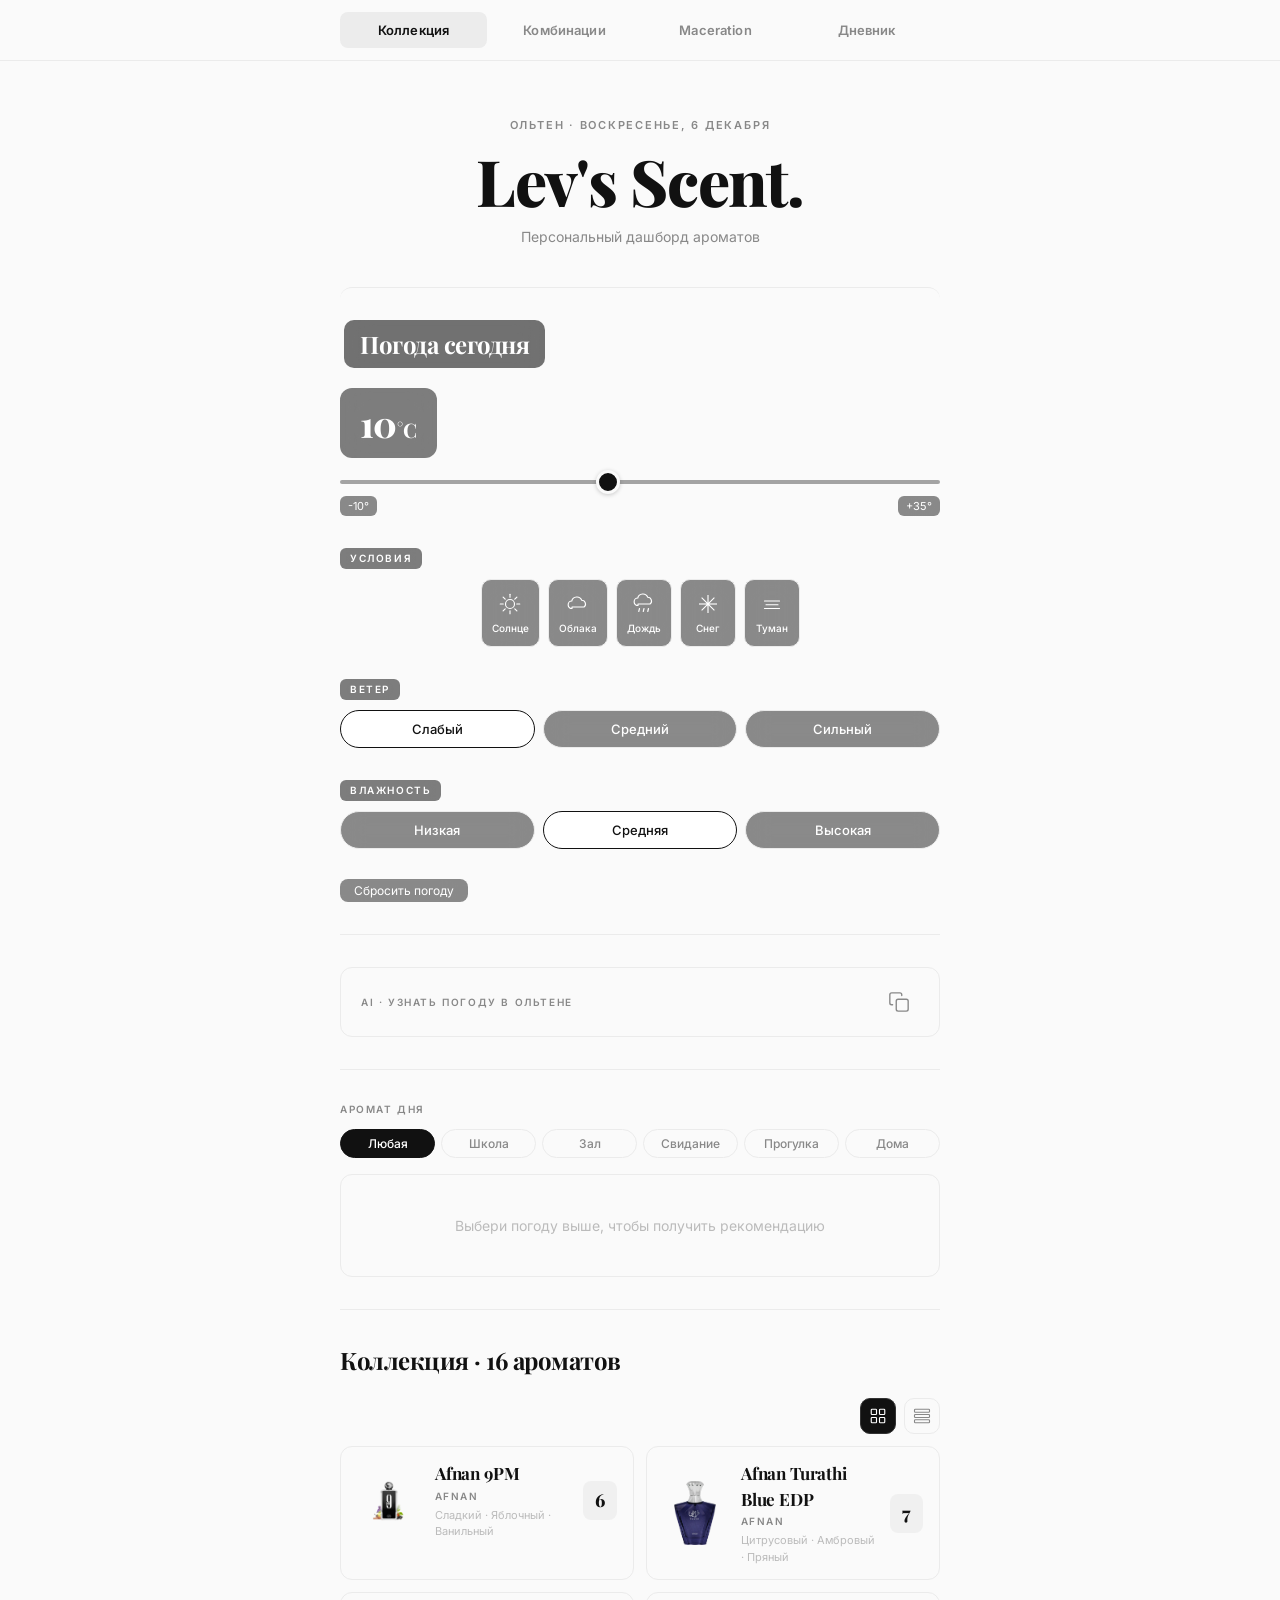
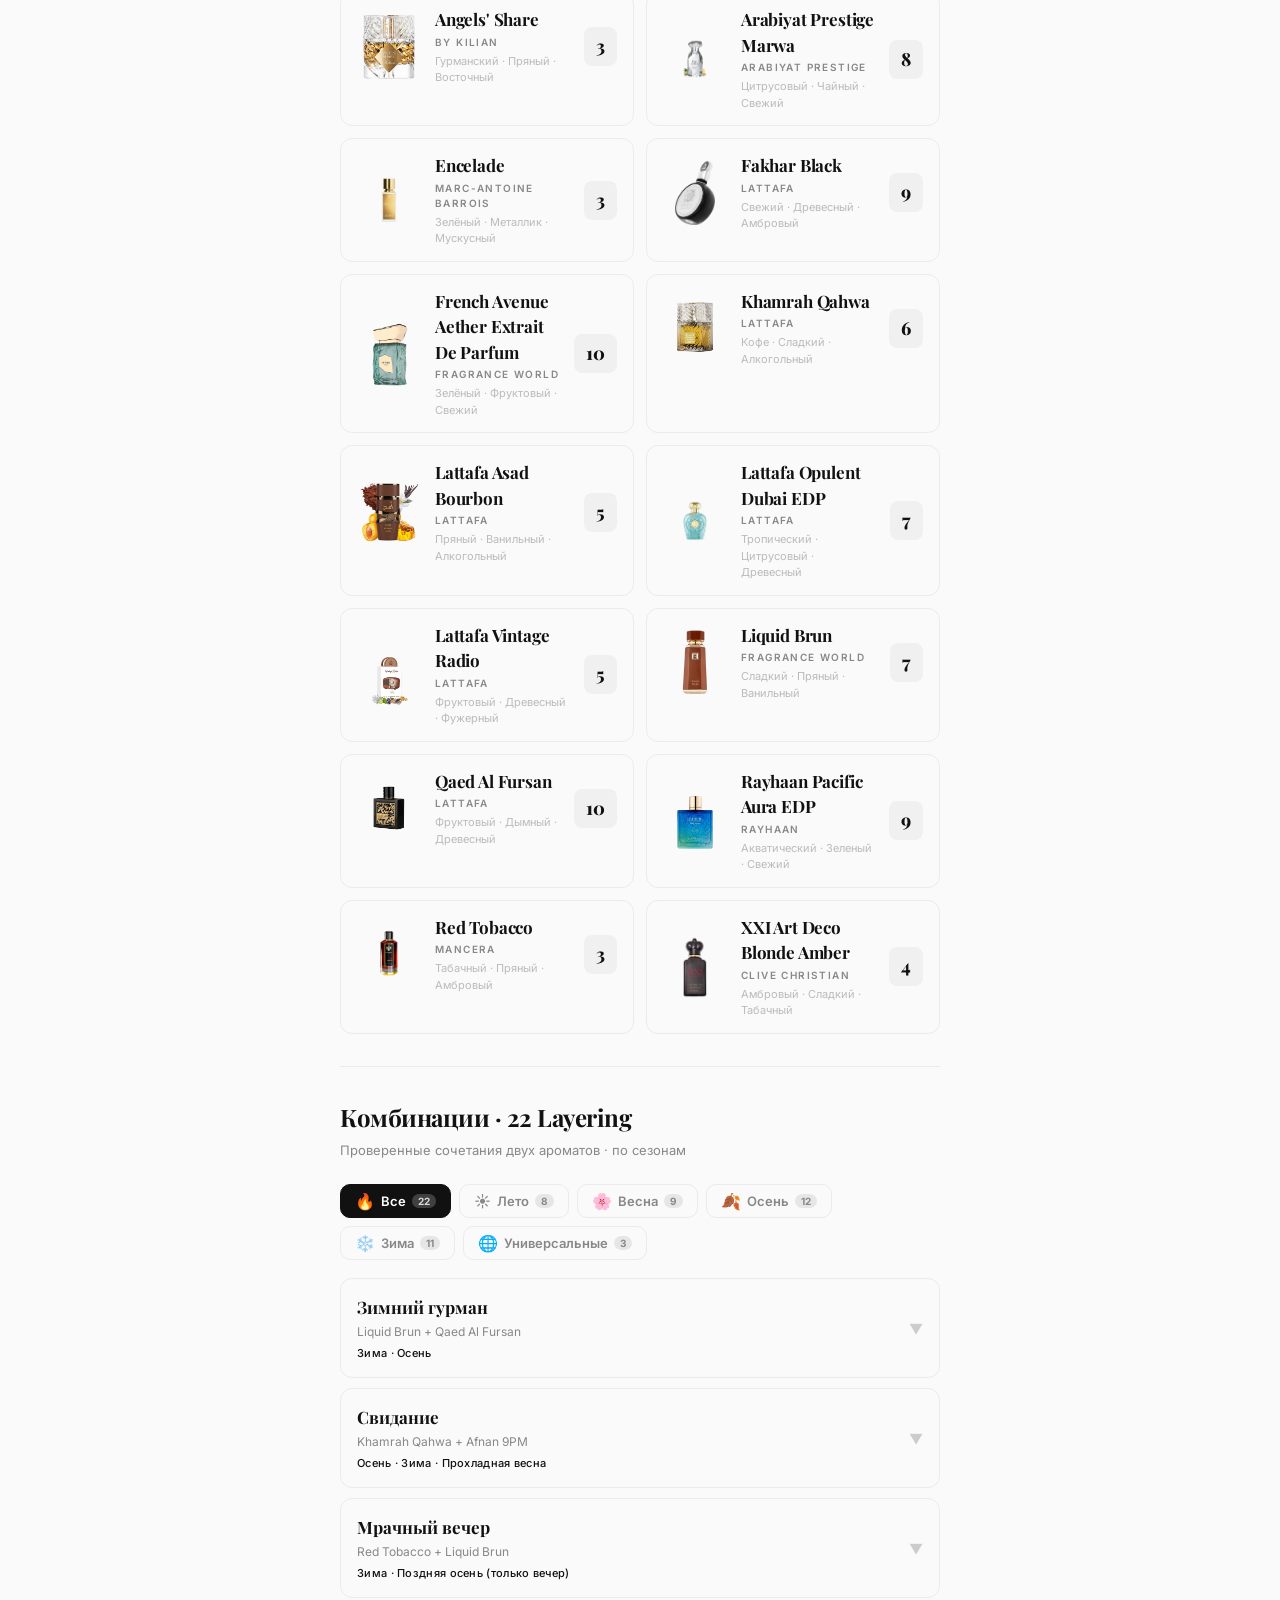
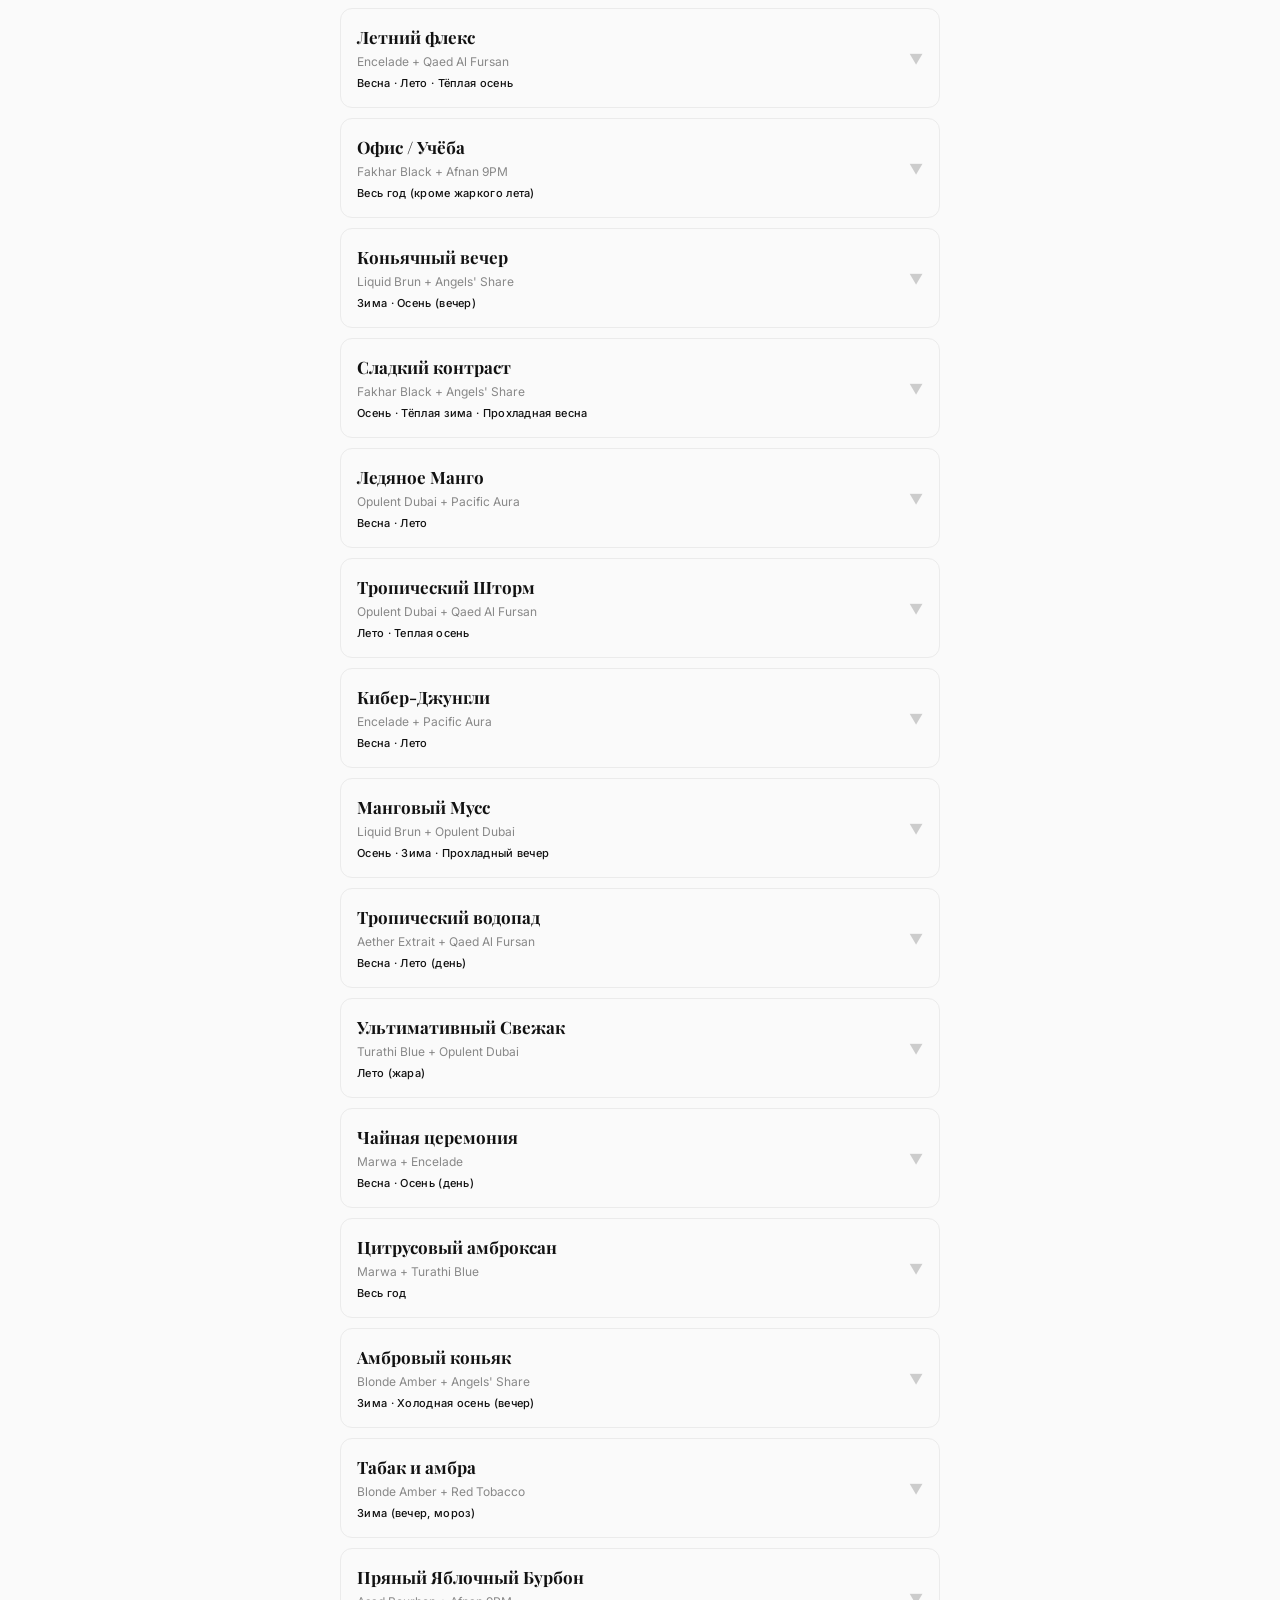
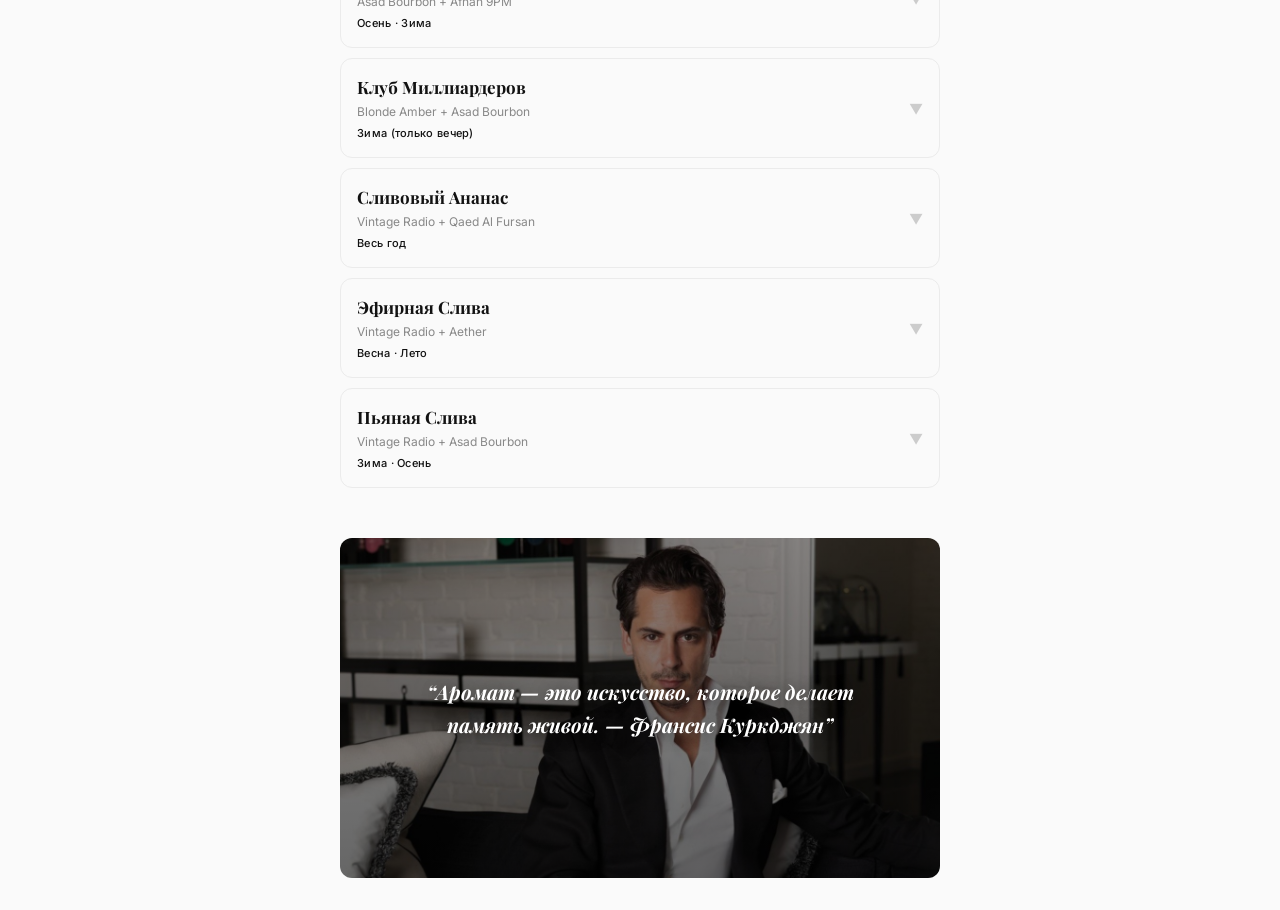
==== commit 05a5a67b: "update site" ====
--- a/levs-scent.html
+++ b/levs-scent.html
@@ -122,7 +122,7 @@
 
   <!-- COLLECTION -->
   <section class="section" id="collection">
-    <h2 class="section-title">Коллекция · 15 ароматов</h2>
+    <h2 class="section-title">Коллекция · 16 ароматов</h2>
     <div class="view-toggle-row" id="viewToggleRow">
       <button class="view-toggle-btn active" data-mode="normal" aria-label="Стандартный вид">
         <svg viewBox="0 0 24 24" fill="none" stroke="currentColor" stroke-width="1.5" stroke-linecap="round" stroke-linejoin="round"><rect x="3" y="3" width="7" height="7" rx="1"/><rect x="14" y="3" width="7" height="7" rx="1"/><rect x="3" y="14" width="7" height="7" rx="1"/><rect x="14" y="14" width="7" height="7" rx="1"/></svg>
@@ -136,7 +136,7 @@
 
   <!-- COMBINATIONS -->
   <section class="section" id="combinations">
-    <h2 class="section-title">Комбинации · 19 Layering</h2>
+    <h2 class="section-title">Комбинации · 22 Layering</h2>
     <p class="section-sub">Проверенные сочетания двух ароматов · по сезонам</p>
     <div id="combosGrid"></div>
   </section>
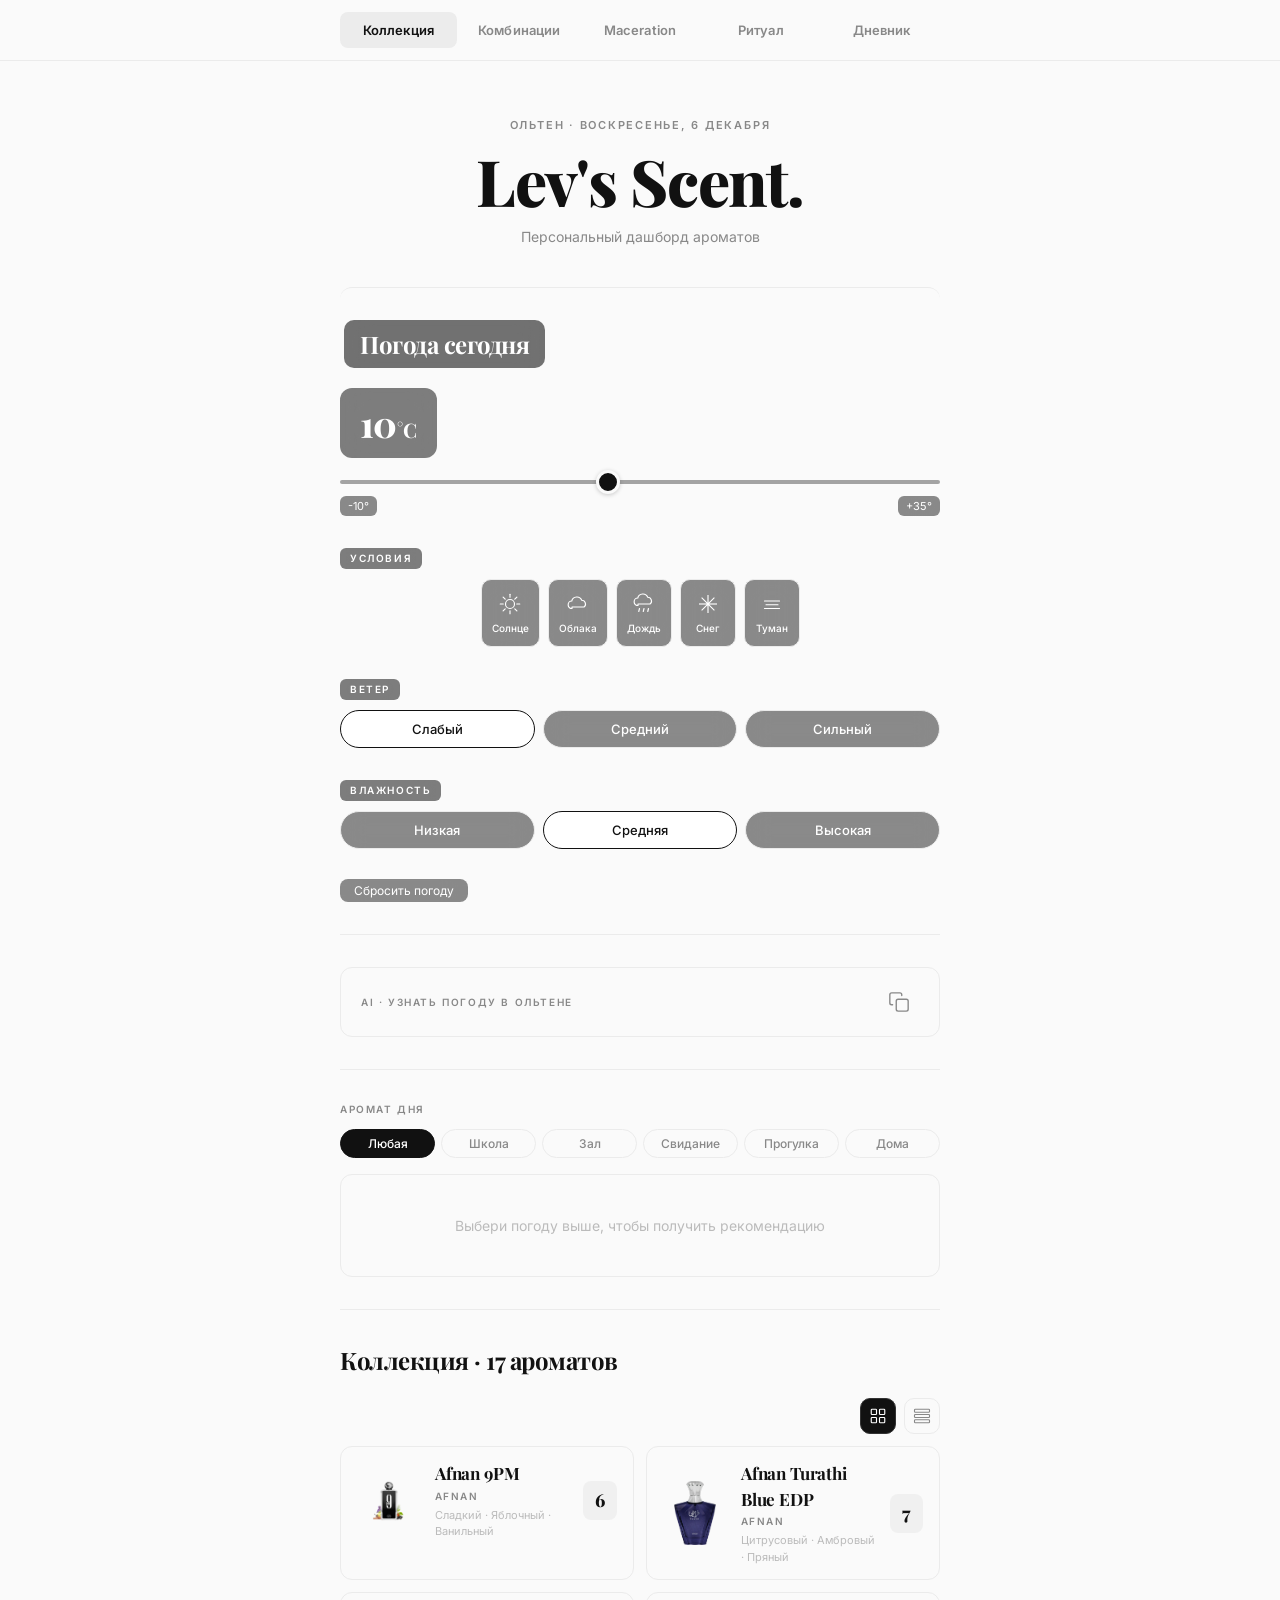
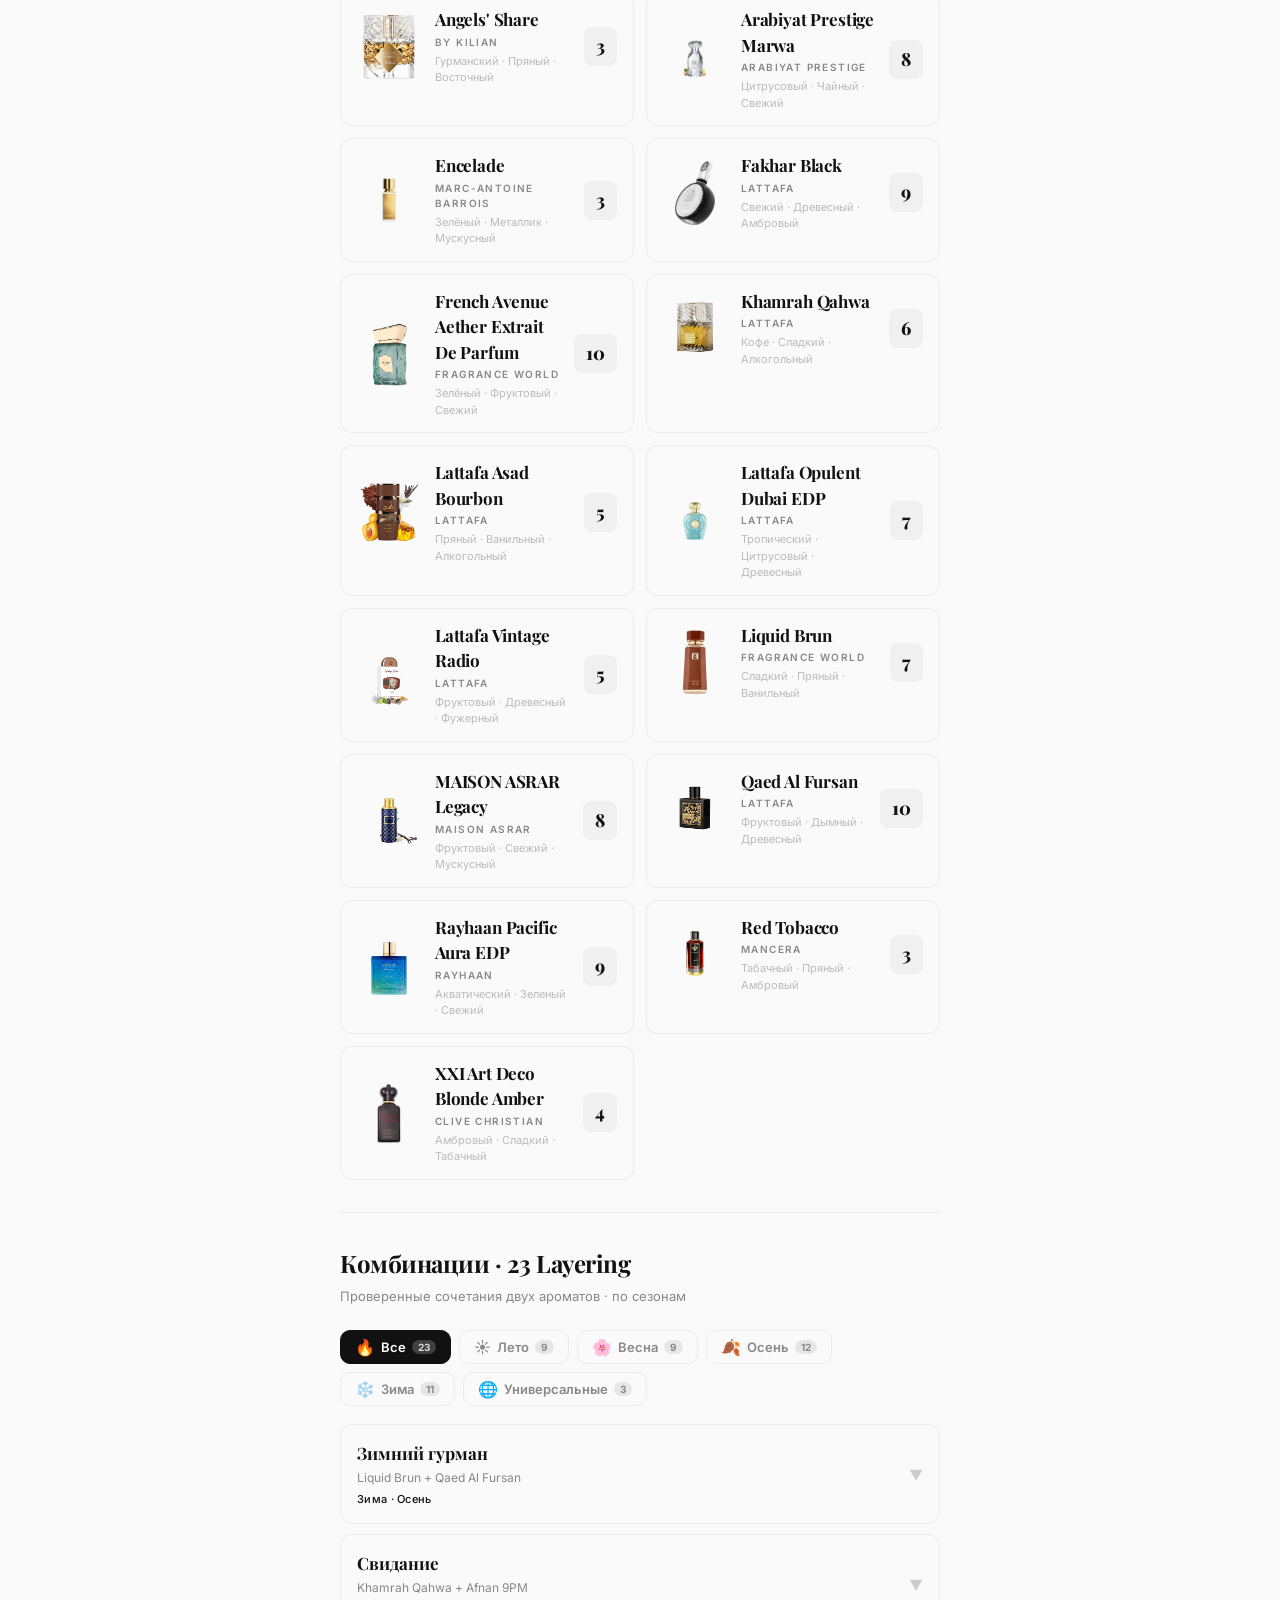
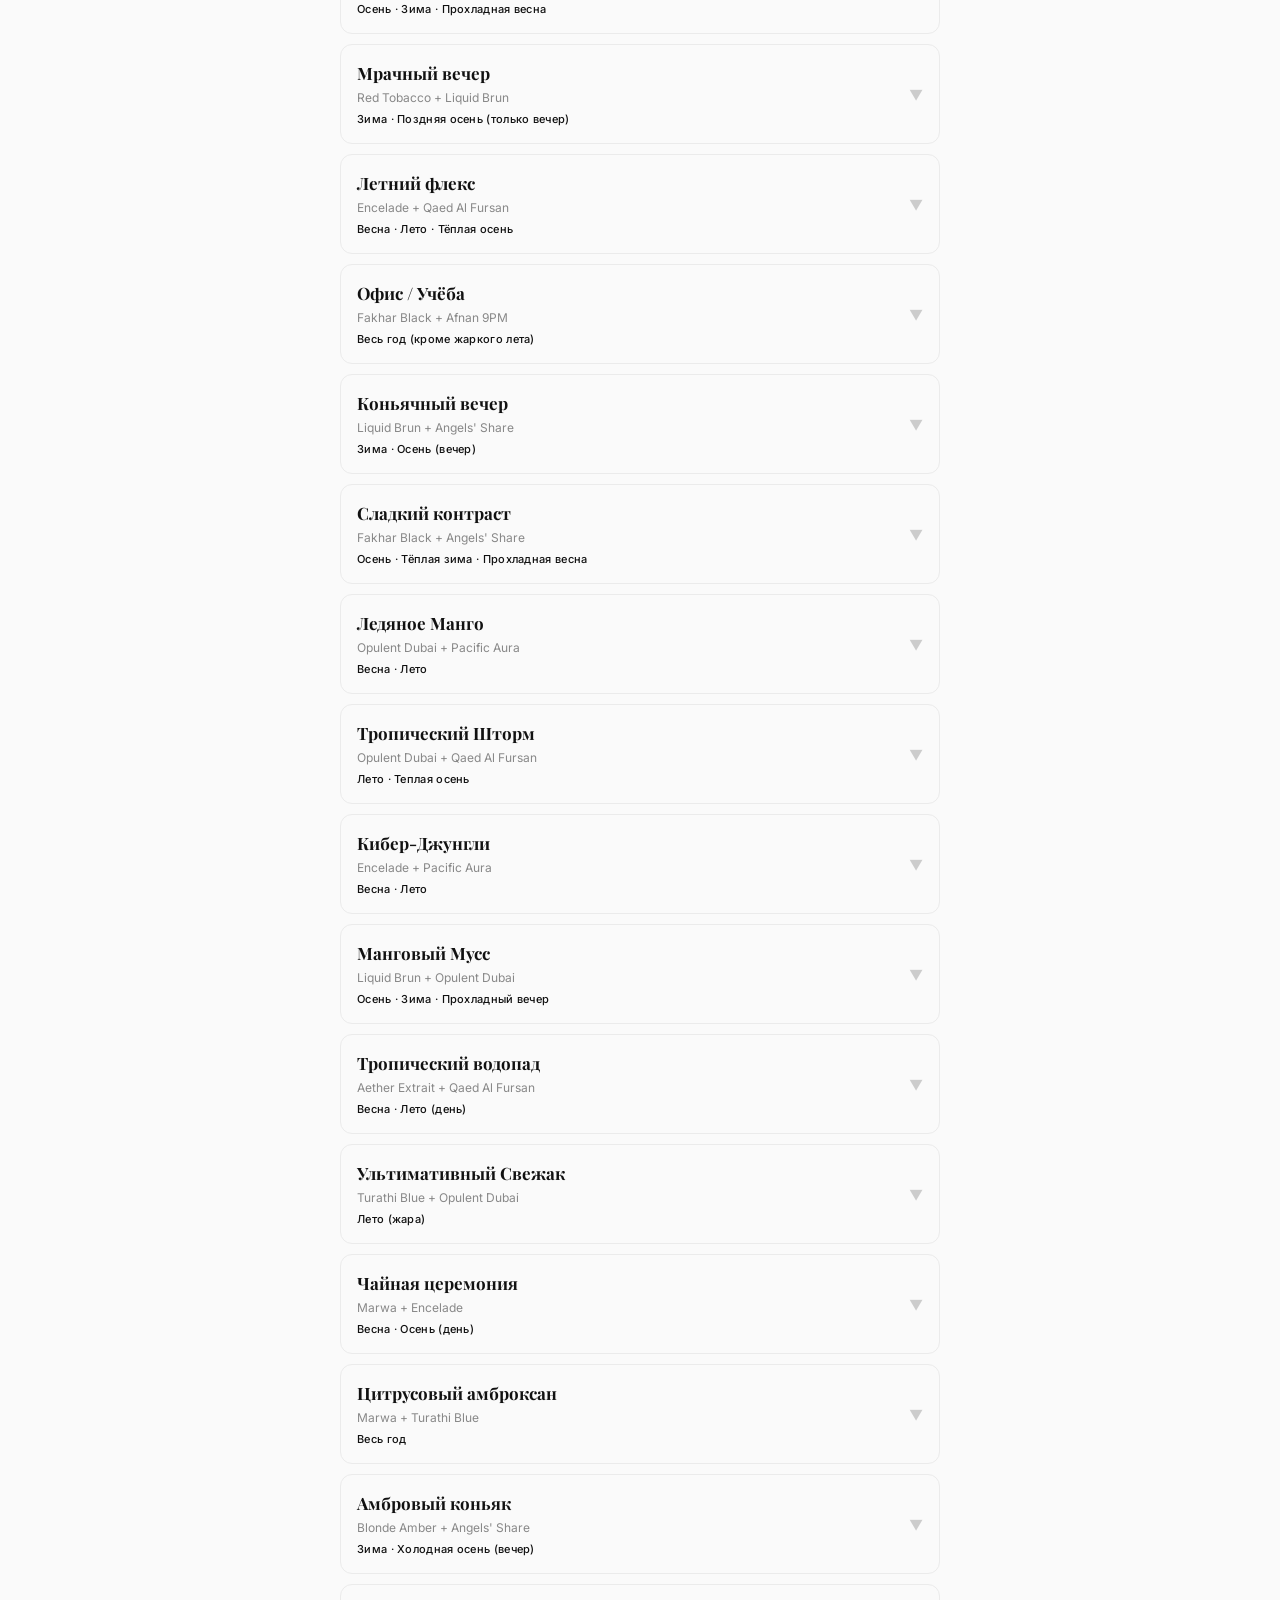
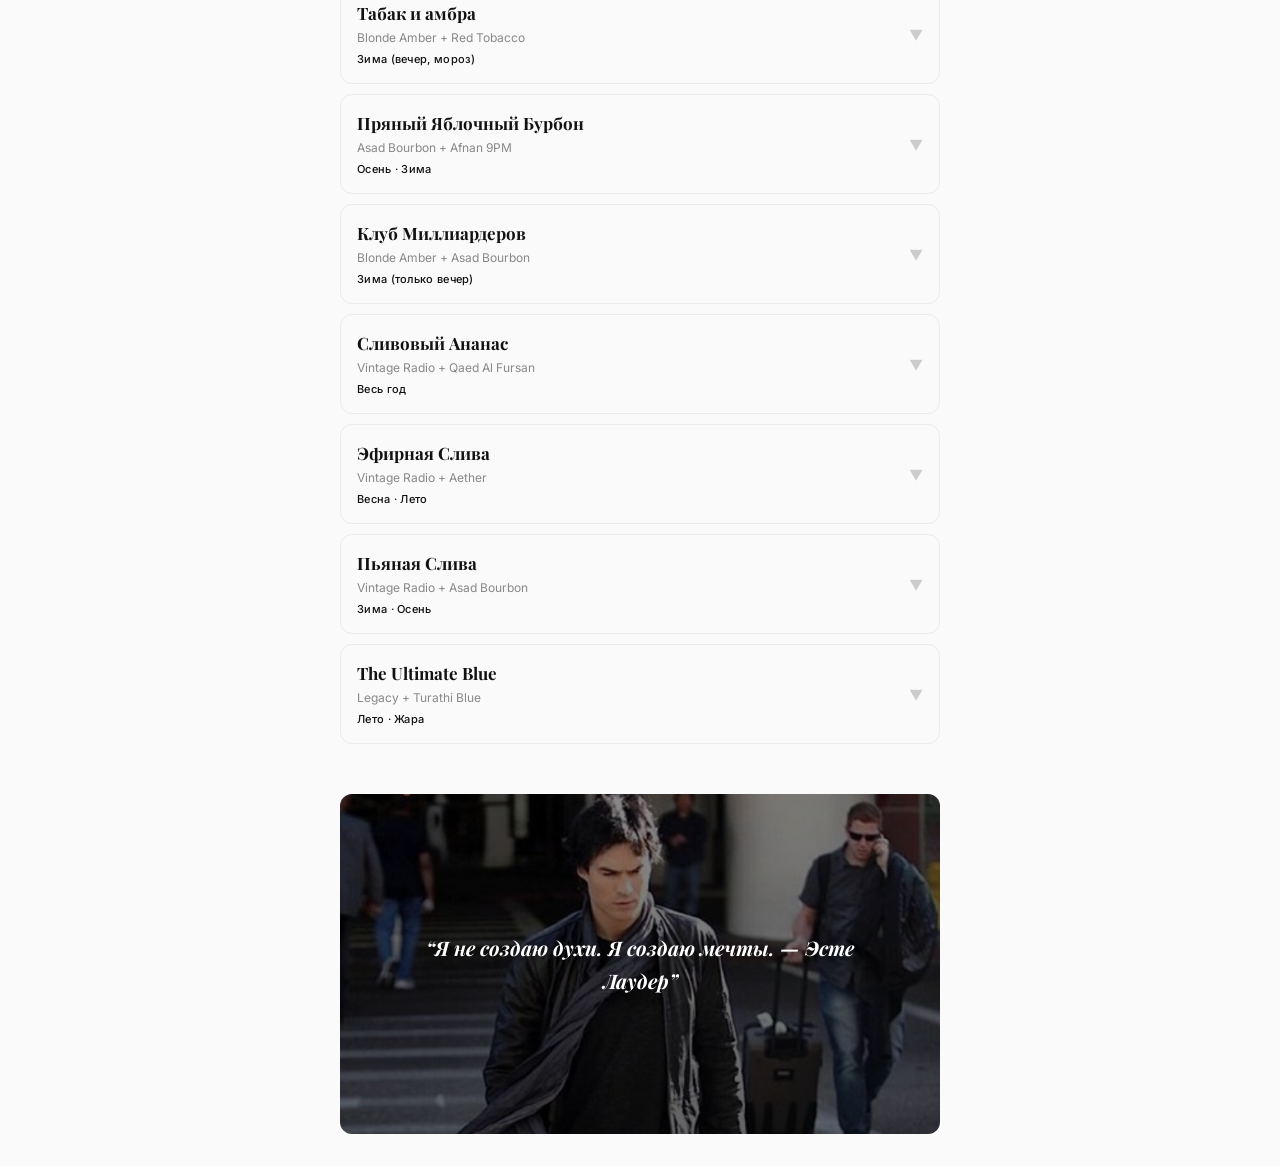
==== commit f427b311: "update site" ====
--- a/levs-scent.html
+++ b/levs-scent.html
@@ -17,6 +17,7 @@
     <button class="nav-btn active" data-view="main" data-scroll="collection">Коллекция</button>
     <button class="nav-btn" data-view="main" data-scroll="combinations">Комбинации</button>
     <button class="nav-btn" data-view="maceration">Maceration</button>
+    <button class="nav-btn" data-view="ritual">Ритуал</button>
     <button class="nav-btn" data-view="diary">Дневник</button>
   </div>
 </nav>
@@ -122,7 +123,7 @@
 
   <!-- COLLECTION -->
   <section class="section" id="collection">
-    <h2 class="section-title">Коллекция · 16 ароматов</h2>
+    <h2 class="section-title">Коллекция · 17 ароматов</h2>
     <div class="view-toggle-row" id="viewToggleRow">
       <button class="view-toggle-btn active" data-mode="normal" aria-label="Стандартный вид">
         <svg viewBox="0 0 24 24" fill="none" stroke="currentColor" stroke-width="1.5" stroke-linecap="round" stroke-linejoin="round"><rect x="3" y="3" width="7" height="7" rx="1"/><rect x="14" y="3" width="7" height="7" rx="1"/><rect x="3" y="14" width="7" height="7" rx="1"/><rect x="14" y="14" width="7" height="7" rx="1"/></svg>
@@ -136,7 +137,7 @@
 
   <!-- COMBINATIONS -->
   <section class="section" id="combinations">
-    <h2 class="section-title">Комбинации · 22 Layering</h2>
+    <h2 class="section-title">Комбинации · 23 Layering</h2>
     <p class="section-sub">Проверенные сочетания двух ароматов · по сезонам</p>
     <div id="combosGrid"></div>
   </section>
@@ -253,6 +254,82 @@
 </div>
 </div>
 
+<!-- RITUAL VIEW -->
+<div class="ritual-view hidden" id="ritualView">
+<div class="container">
+  <section class="section">
+    <h2 class="section-title">Ритуал стойкости</h2>
+    <p class="section-sub">Как зафиксировать аромат на коже без себума</p>
+
+    <div class="ritual-steps">
+
+      <div class="ritual-step">
+        <div class="ritual-num">01</div>
+        <div class="ritual-body">
+          <div class="ritual-heading">ВЛАЖНЫЕ ЗОНЫ</div>
+          <p>Сразу после душа промокни кожу полотенцем только в точках пульсации.</p>
+        </div>
+      </div>
+
+      <div class="ritual-step">
+        <div class="ritual-num">02</div>
+        <div class="ritual-body">
+          <div class="ritual-heading">БАРЬЕР ИЗ CERAVE <span class="ritual-dose">(ОБЪЁМ: 1 ГОРОШИНА НА ВСЁ)</span></div>
+          <p>Выдави одну горошину лосьона CeraVe. Этого количества хватает на 3–5 зон нанесения. Равномерно распредели по выбранным точкам пульсации и жди ровно 3–5 минут до полной матовости. Если обрабатываешь больше 5 зон — возьми вторую горошину.</p>
+        </div>
+        <div class="ritual-icon">
+          <svg viewBox="0 0 40 40" width="40" height="40"><circle cx="20" cy="20" r="14" fill="#222"/></svg>
+          <span class="ritual-icon-label">1 горошина</span>
+        </div>
+      </div>
+
+      <div class="ritual-step">
+        <div class="ritual-num">03</div>
+        <div class="ritual-body">
+          <div class="ritual-heading">ЗАМОК ИЗ ВАЗЕЛИНА <span class="ritual-dose">(РАЗМЕР: СПИЧЕЧНАЯ ГОЛОВКА)</span></div>
+          <p>На каждую обработанную зону нанеси по одной микрокапле вазелина (размером строго со спичечную головку). Не увеличивай дозу! Дай вазелину согреться 1–2 минуты до ощущения лёгкой липкости.</p>
+        </div>
+        <div class="ritual-icon">
+          <svg viewBox="0 0 40 40" width="40" height="40"><circle cx="20" cy="20" r="4" fill="#222"/></svg>
+          <span class="ritual-icon-label">1 микрокапля</span>
+        </div>
+      </div>
+
+      <div class="ritual-step">
+        <div class="ritual-num">04</div>
+        <div class="ritual-body">
+          <div class="ritual-heading">СПРЕЙ И НЕ ТРОГАЙ</div>
+          <p>Распыли парфюм с расстояния 20 см. Не растирай. Дай высохнуть 3–5 минут и только потом надевай одежду.</p>
+        </div>
+      </div>
+
+      <div class="ritual-step">
+        <div class="ritual-num">05</div>
+        <div class="ritual-body">
+          <div class="ritual-heading">ТОП-3 ТОЧКИ ПУЛЬСАЦИИ ДЛЯ КОЖИ БЕЗ СЕБУМА</div>
+          <p class="ritual-sub-italic">Максимальная проекция без ощущения жирности</p>
+          <div class="ritual-point"><strong>1. ЗА УШАМИ И ШЕЯ СЗАДИ</strong> — идеальный шлейф (силлаж).</div>
+          <div class="ritual-point"><strong>2. ВНУТРЕННЯЯ СТОРОНА ЛОКТЕЙ</strong> — высокая теплоотдача, минимальный контакт со столом.</div>
+          <div class="ritual-point"><strong>3. ПОДКОЛЕННЫЕ ВПАДИНЫ</strong> — мощная восходящая проекция, особенно летом.</div>
+          <p class="ritual-note">*Можно добавить запястья или плечи, но помни: 1 горошина крема = максимум 5 зон.*</p>
+        </div>
+      </div>
+
+      <div class="ritual-step">
+        <div class="ritual-num">06</div>
+        <div class="ritual-body">
+          <div class="ritual-heading">ПОЧЕМУ ЭТО РАБОТАЕТ НА РОАККУТАНЕ</div>
+          <p>Изотретиноин останавливает выработку кожного сала. Без себума духи испаряются почти мгновенно. CeraVe восстанавливает барьер и предотвращает раздражение от спирта. Вазелин действует как искусственный липидный щит — он физически удерживает молекулы аромата, растягивая время испарения, не искажая пирамиду и не «убивая» ноты.</p>
+        </div>
+      </div>
+
+    </div>
+
+    <p class="ritual-footer">*Для тех, кто выбирает шлейф, а не компромиссы. • Мой парфюмерный дневник*</p>
+  </section>
+</div>
+</div>
+
 <script src="script.js"></script>
 </body>
 </html>
--- a/style.css
+++ b/style.css
@@ -991,6 +991,110 @@
   }
 }
 
+/* ===== RITUAL VIEW ===== */
+.ritual-view { display: none; }
+.ritual-view.visible { display: block; }
+
+.ritual-steps { margin-top: 20px; }
+
+.ritual-step {
+  display: flex;
+  align-items: flex-start;
+  gap: 16px;
+  padding: 20px 0;
+  border-bottom: 1px solid var(--glass-border);
+  position: relative;
+}
+
+.ritual-step:last-child { border-bottom: none; }
+
+.ritual-num {
+  font-family: var(--serif);
+  font-size: 36px;
+  font-weight: 700;
+  color: var(--text2);
+  line-height: 1;
+  min-width: 48px;
+  flex-shrink: 0;
+}
+
+.ritual-body { flex: 1; min-width: 0; }
+
+.ritual-heading {
+  font-size: 13px;
+  font-weight: 700;
+  letter-spacing: 0.08em;
+  text-transform: uppercase;
+  color: var(--text1);
+  margin-bottom: 8px;
+  line-height: 1.4;
+}
+
+.ritual-dose {
+  font-weight: 500;
+  font-size: 11px;
+  letter-spacing: 0.04em;
+}
+
+.ritual-body p {
+  font-size: 13px;
+  line-height: 1.65;
+  color: var(--text2);
+  margin: 0;
+}
+
+.ritual-sub-italic {
+  font-style: italic;
+  color: var(--text2) !important;
+  margin-bottom: 12px !important;
+  font-size: 12px !important;
+}
+
+.ritual-point {
+  font-size: 13px;
+  line-height: 1.55;
+  color: var(--text2);
+  margin-bottom: 6px;
+}
+
+.ritual-point strong {
+  color: var(--text1);
+  font-size: 12px;
+  letter-spacing: 0.03em;
+}
+
+.ritual-note {
+  font-size: 11px !important;
+  font-style: italic;
+  color: var(--text3) !important;
+  margin-top: 10px !important;
+}
+
+.ritual-icon {
+  display: flex;
+  flex-direction: column;
+  align-items: center;
+  gap: 4px;
+  flex-shrink: 0;
+  margin-left: auto;
+  padding-top: 4px;
+}
+
+.ritual-icon-label {
+  font-size: 10px;
+  color: var(--text3);
+  white-space: nowrap;
+}
+
+.ritual-footer {
+  text-align: center;
+  font-size: 11px;
+  font-style: italic;
+  color: var(--text3);
+  padding: 24px 0 8px;
+  letter-spacing: 0.02em;
+}
+
 /* ===== DESKTOP ===== */
 @media (min-width: 768px) {
   .hero-title { font-size: 64px; }
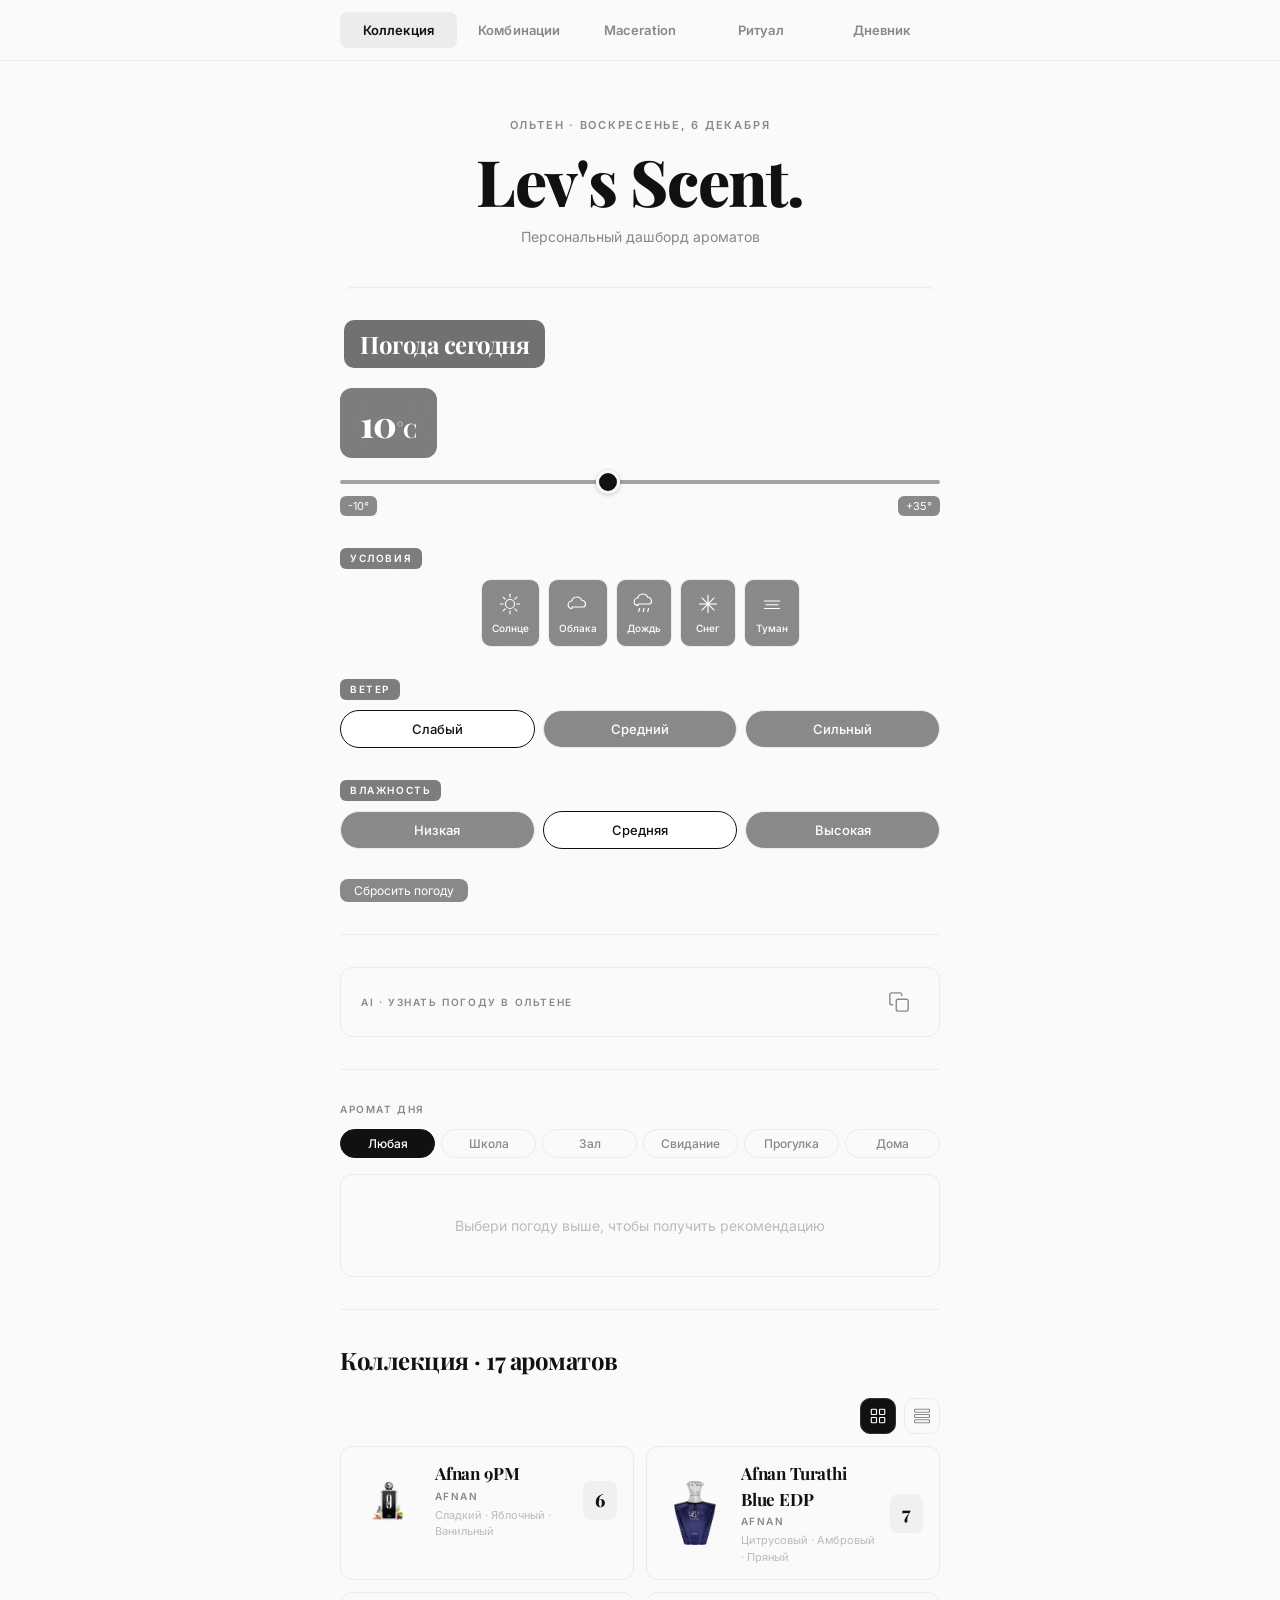
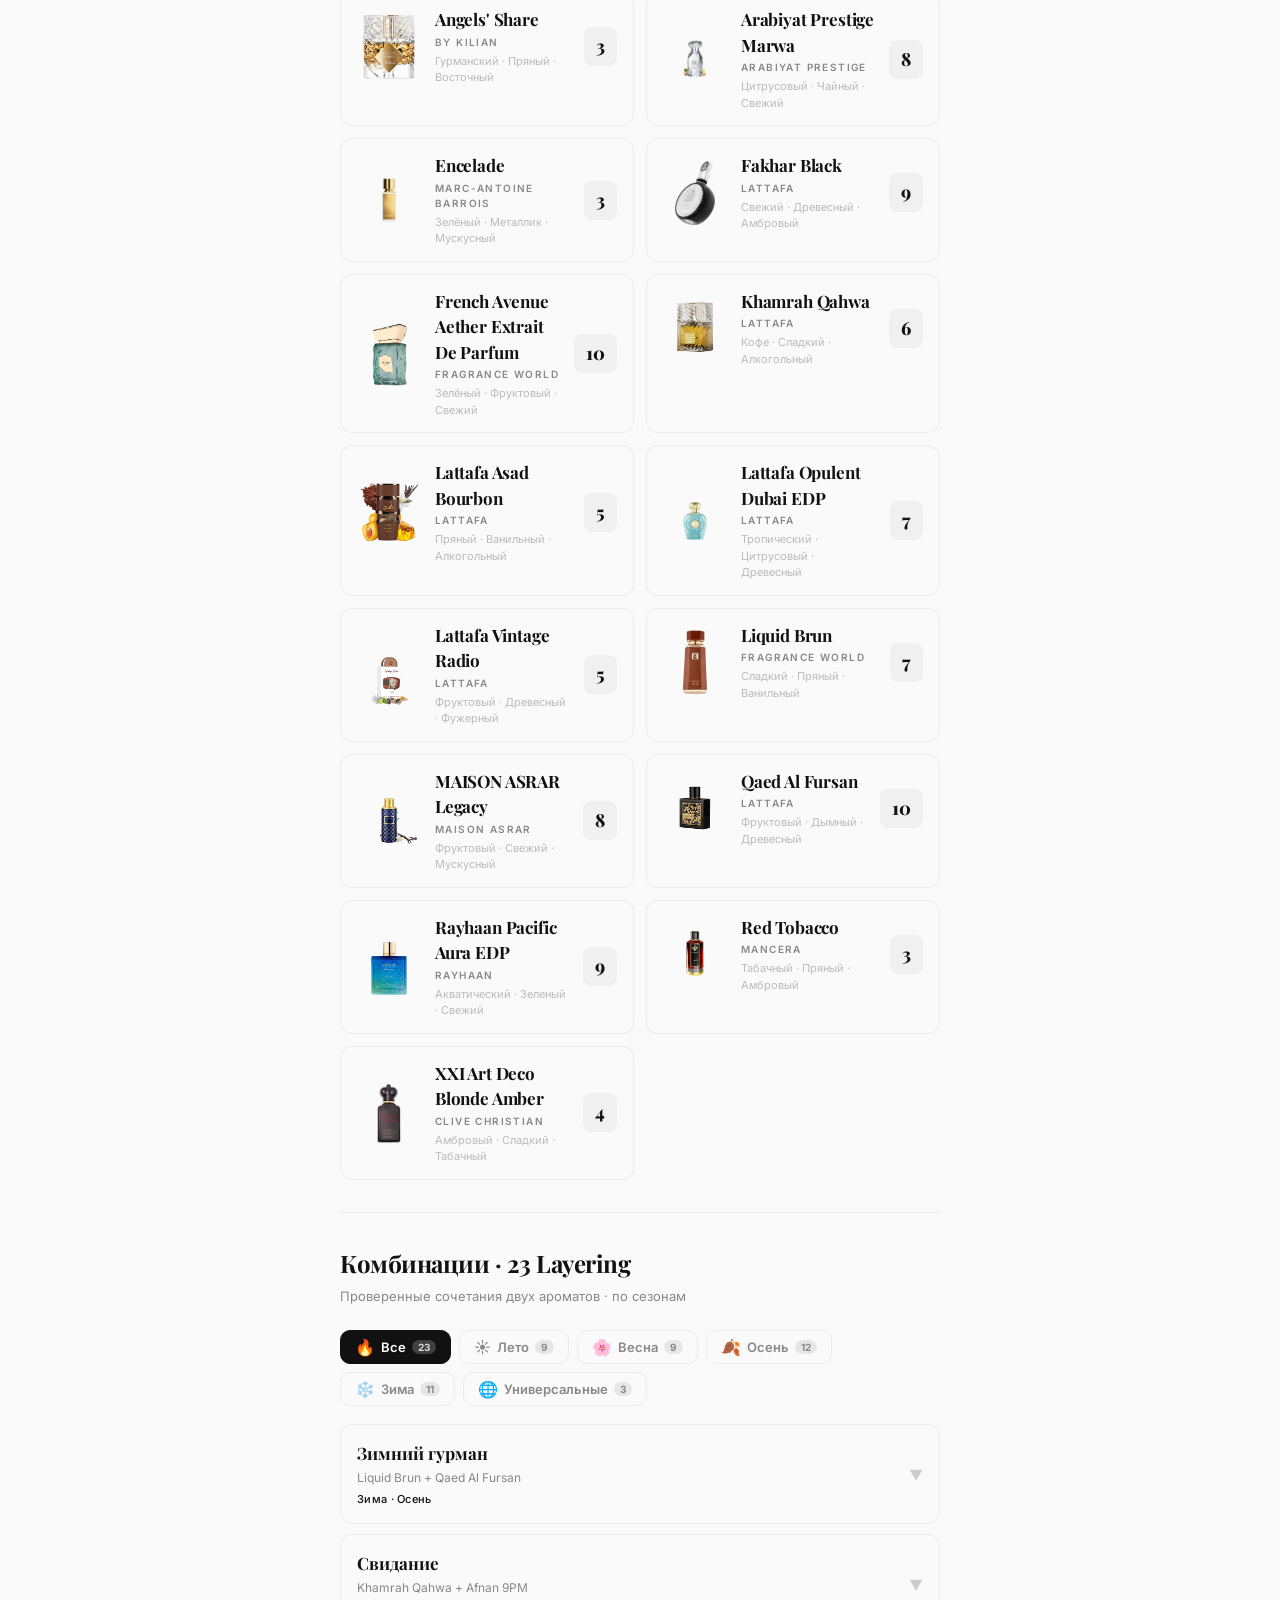
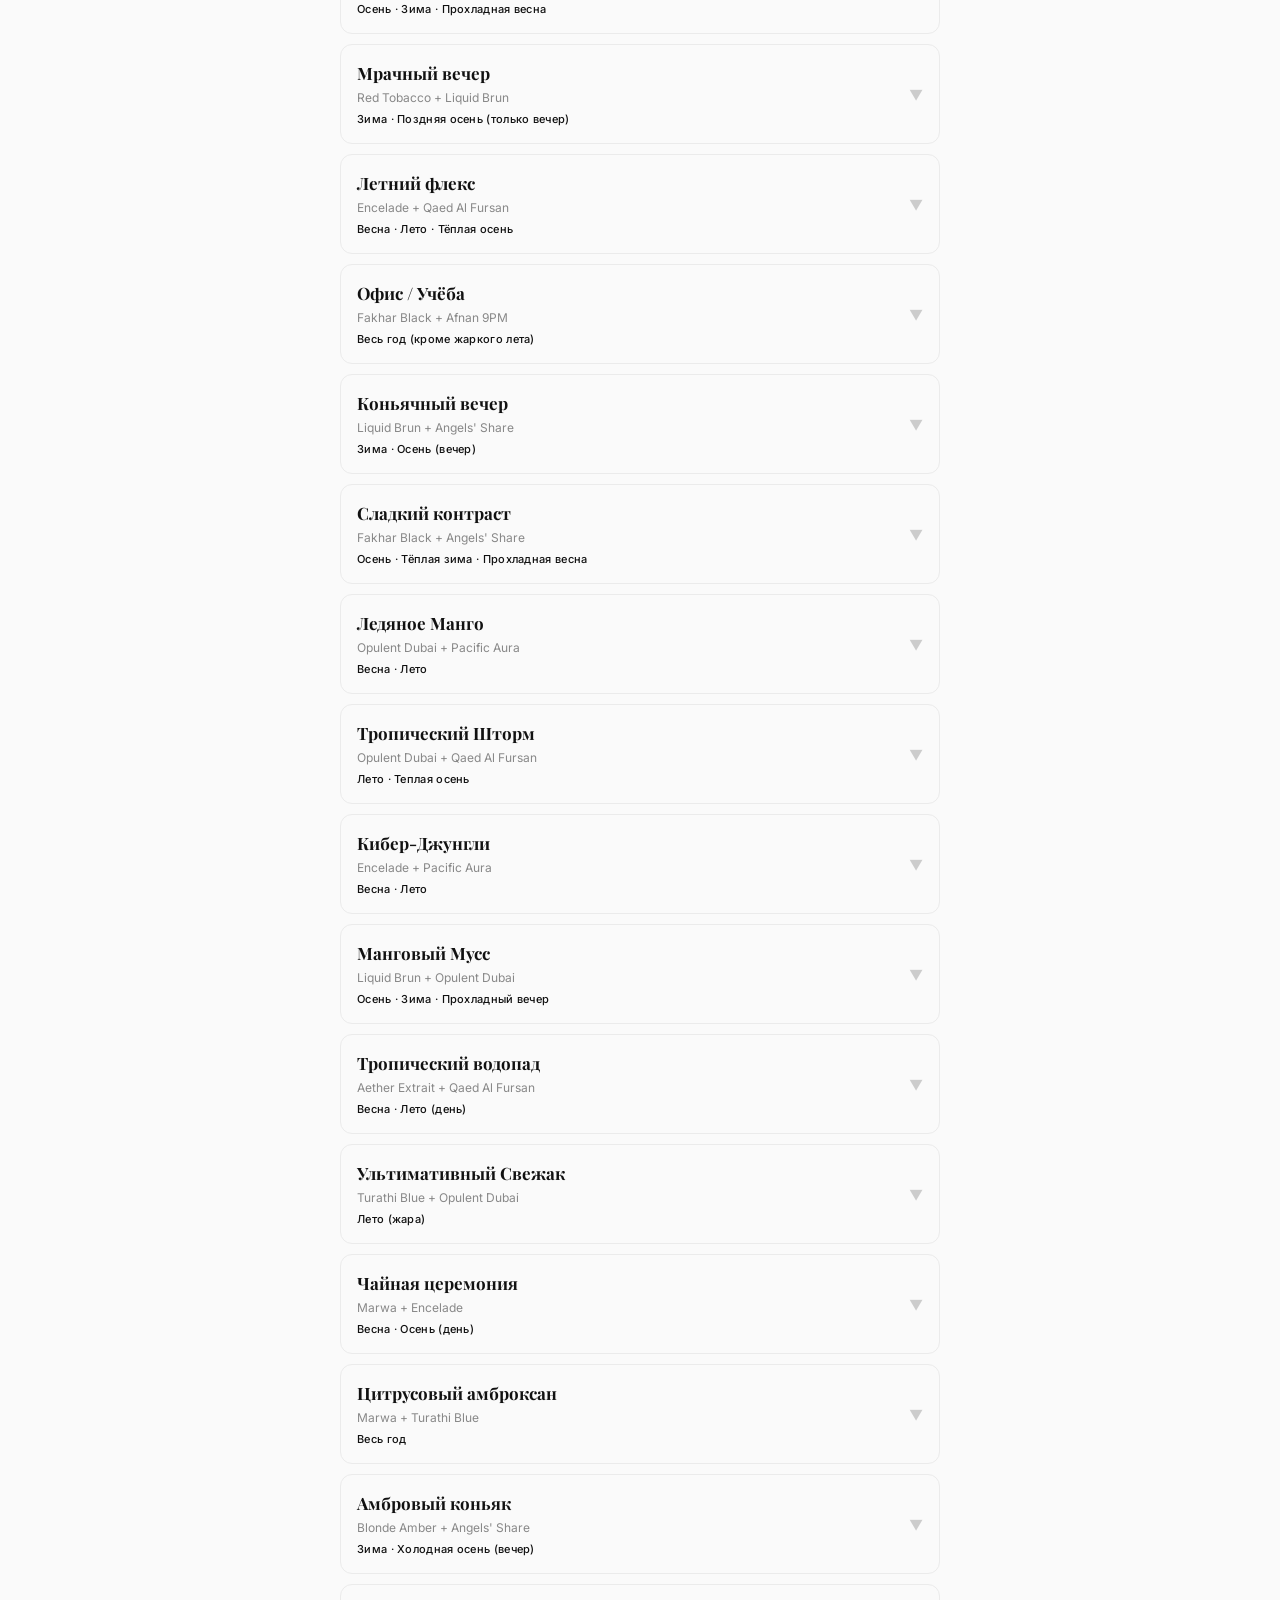
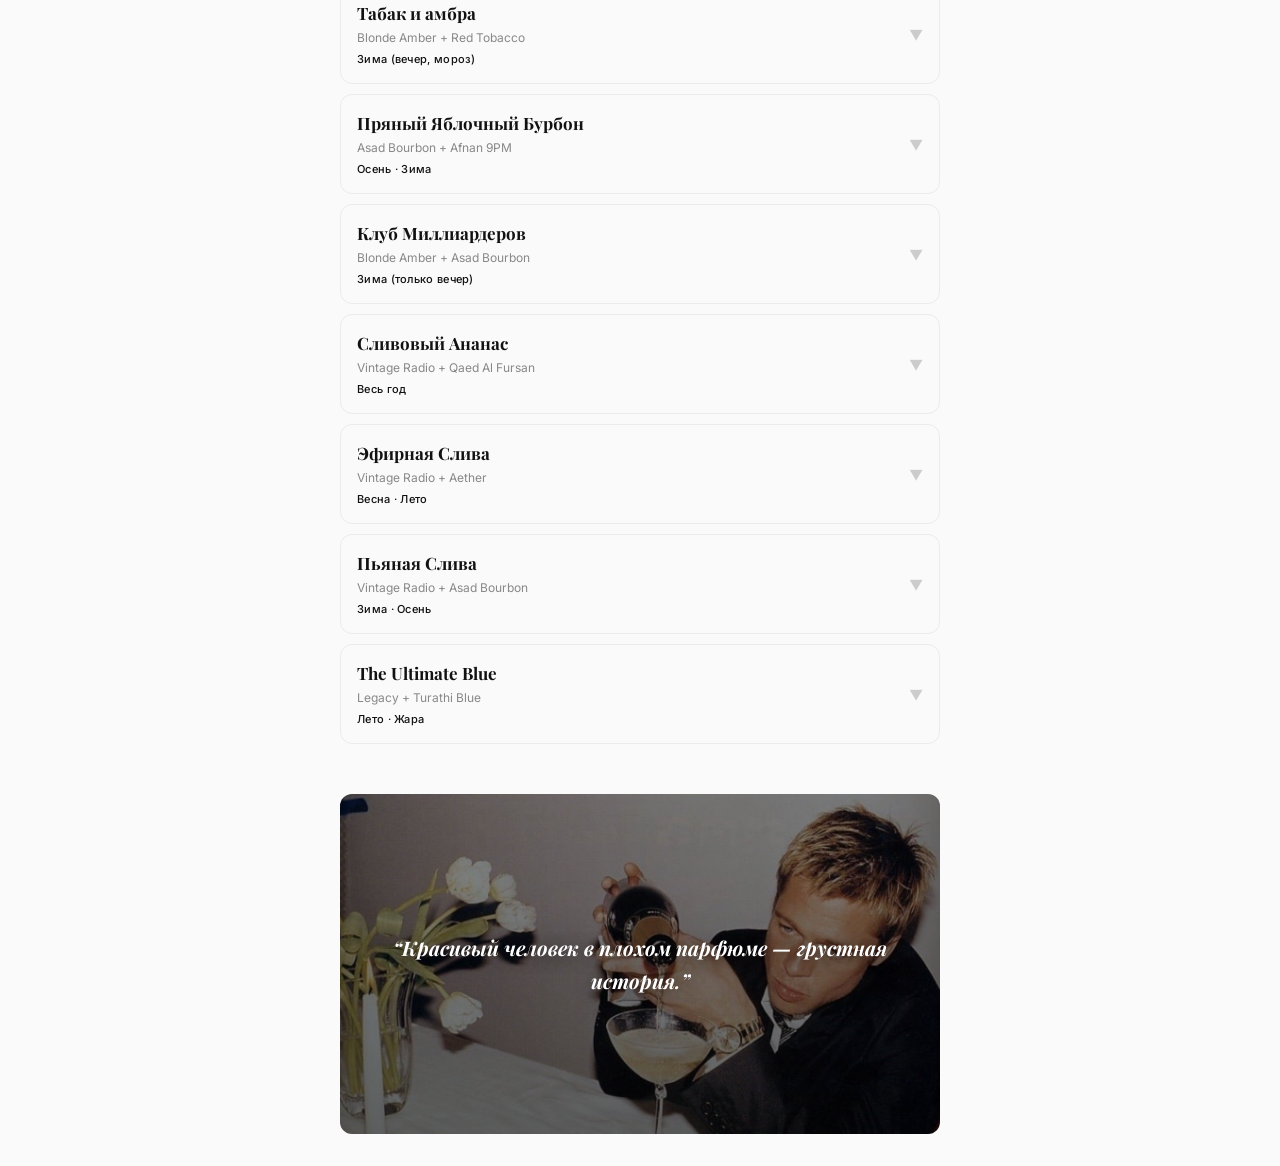
==== commit 9c3192dc: "update site" ====
--- a/levs-scent.html
+++ b/levs-scent.html
@@ -275,7 +275,8 @@
         <div class="ritual-num">02</div>
         <div class="ritual-body">
           <div class="ritual-heading">БАРЬЕР ИЗ CERAVE <span class="ritual-dose">(ОБЪЁМ: 1 ГОРОШИНА НА ВСЁ)</span></div>
-          <p>Выдави одну горошину лосьона CeraVe. Этого количества хватает на 3–5 зон нанесения. Равномерно распредели по выбранным точкам пульсации и жди ровно 3–5 минут до полной матовости. Если обрабатываешь больше 5 зон — возьми вторую горошину.</p>
+          <p>Выдави одну горошину лосьона CeraVe. Этого количества хватает на 3–5 зон нанесения. Равномерно распредели по выбранным точкам пульсации и жди ровно 4 минуты до полной матовости. Если обрабатываешь больше 5 зон — возьми вторую горошину.</p>
+          <div class="ritual-timer" id="ritualTimer-cerave" data-duration="240"></div>
         </div>
         <div class="ritual-icon">
           <svg viewBox="0 0 40 40" width="40" height="40"><circle cx="20" cy="20" r="14" fill="#222"/></svg>
@@ -287,7 +288,8 @@
         <div class="ritual-num">03</div>
         <div class="ritual-body">
           <div class="ritual-heading">ЗАМОК ИЗ ВАЗЕЛИНА <span class="ritual-dose">(РАЗМЕР: СПИЧЕЧНАЯ ГОЛОВКА)</span></div>
-          <p>На каждую обработанную зону нанеси по одной микрокапле вазелина (размером строго со спичечную головку). Не увеличивай дозу! Дай вазелину согреться 1–2 минуты до ощущения лёгкой липкости.</p>
+          <p>На каждую обработанную зону нанеси по одной микрокапле вазелина (размером строго со спичечную головку). Не увеличивай дозу! Дай вазелину согреться 2 минуты до ощущения лёгкой липкости.</p>
+          <div class="ritual-timer" id="ritualTimer-vaseline" data-duration="120"></div>
         </div>
         <div class="ritual-icon">
           <svg viewBox="0 0 40 40" width="40" height="40"><circle cx="20" cy="20" r="4" fill="#222"/></svg>
@@ -299,7 +301,8 @@
         <div class="ritual-num">04</div>
         <div class="ritual-body">
           <div class="ritual-heading">СПРЕЙ И НЕ ТРОГАЙ</div>
-          <p>Распыли парфюм с расстояния 20 см. Не растирай. Дай высохнуть 3–5 минут и только потом надевай одежду.</p>
+          <p>Распыли парфюм с расстояния 20 см. Не растирай. Дай высохнуть 5 минут и только потом надевай одежду.</p>
+          <div class="ritual-timer" id="ritualTimer-spray" data-duration="300"></div>
         </div>
       </div>
 
--- a/style.css
+++ b/style.css
@@ -1095,6 +1095,68 @@
   letter-spacing: 0.02em;
 }
 
+/* ===== RITUAL TIMERS ===== */
+.ritual-timer {
+  margin-top: 14px;
+}
+.rt-row {
+  display: flex;
+  align-items: center;
+  gap: 10px;
+}
+.rt-start-btn, .rt-reset-btn {
+  font-family: var(--sans);
+  font-size: 12px;
+  font-weight: 600;
+  padding: 8px 18px;
+  border-radius: 100px;
+  cursor: pointer;
+  transition: all var(--transition);
+  border: none;
+}
+.rt-start-btn {
+  background: var(--text);
+  color: #fff;
+}
+.rt-start-btn:hover { background: #333; }
+.rt-start-btn:disabled {
+  background: #ccc;
+  cursor: default;
+}
+.rt-reset-btn {
+  background: none;
+  color: var(--text2);
+  padding: 8px 12px;
+  font-size: 11px;
+}
+.rt-reset-btn:hover { color: var(--text); }
+.rt-display {
+  font-family: var(--serif);
+  font-size: 22px;
+  font-weight: 800;
+  letter-spacing: -0.02em;
+  min-width: 62px;
+}
+.rt-bar-wrap {
+  flex: 1;
+  height: 4px;
+  background: rgba(0,0,0,0.06);
+  border-radius: 2px;
+  overflow: hidden;
+}
+.rt-bar {
+  height: 100%;
+  border-radius: 2px;
+  background: var(--text);
+  transition: width 1s linear;
+}
+.rt-done {
+  font-size: 12px;
+  font-weight: 600;
+  color: #22c55e;
+  letter-spacing: 0.04em;
+}
+
 /* ===== DESKTOP ===== */
 @media (min-width: 768px) {
   .hero-title { font-size: 64px; }
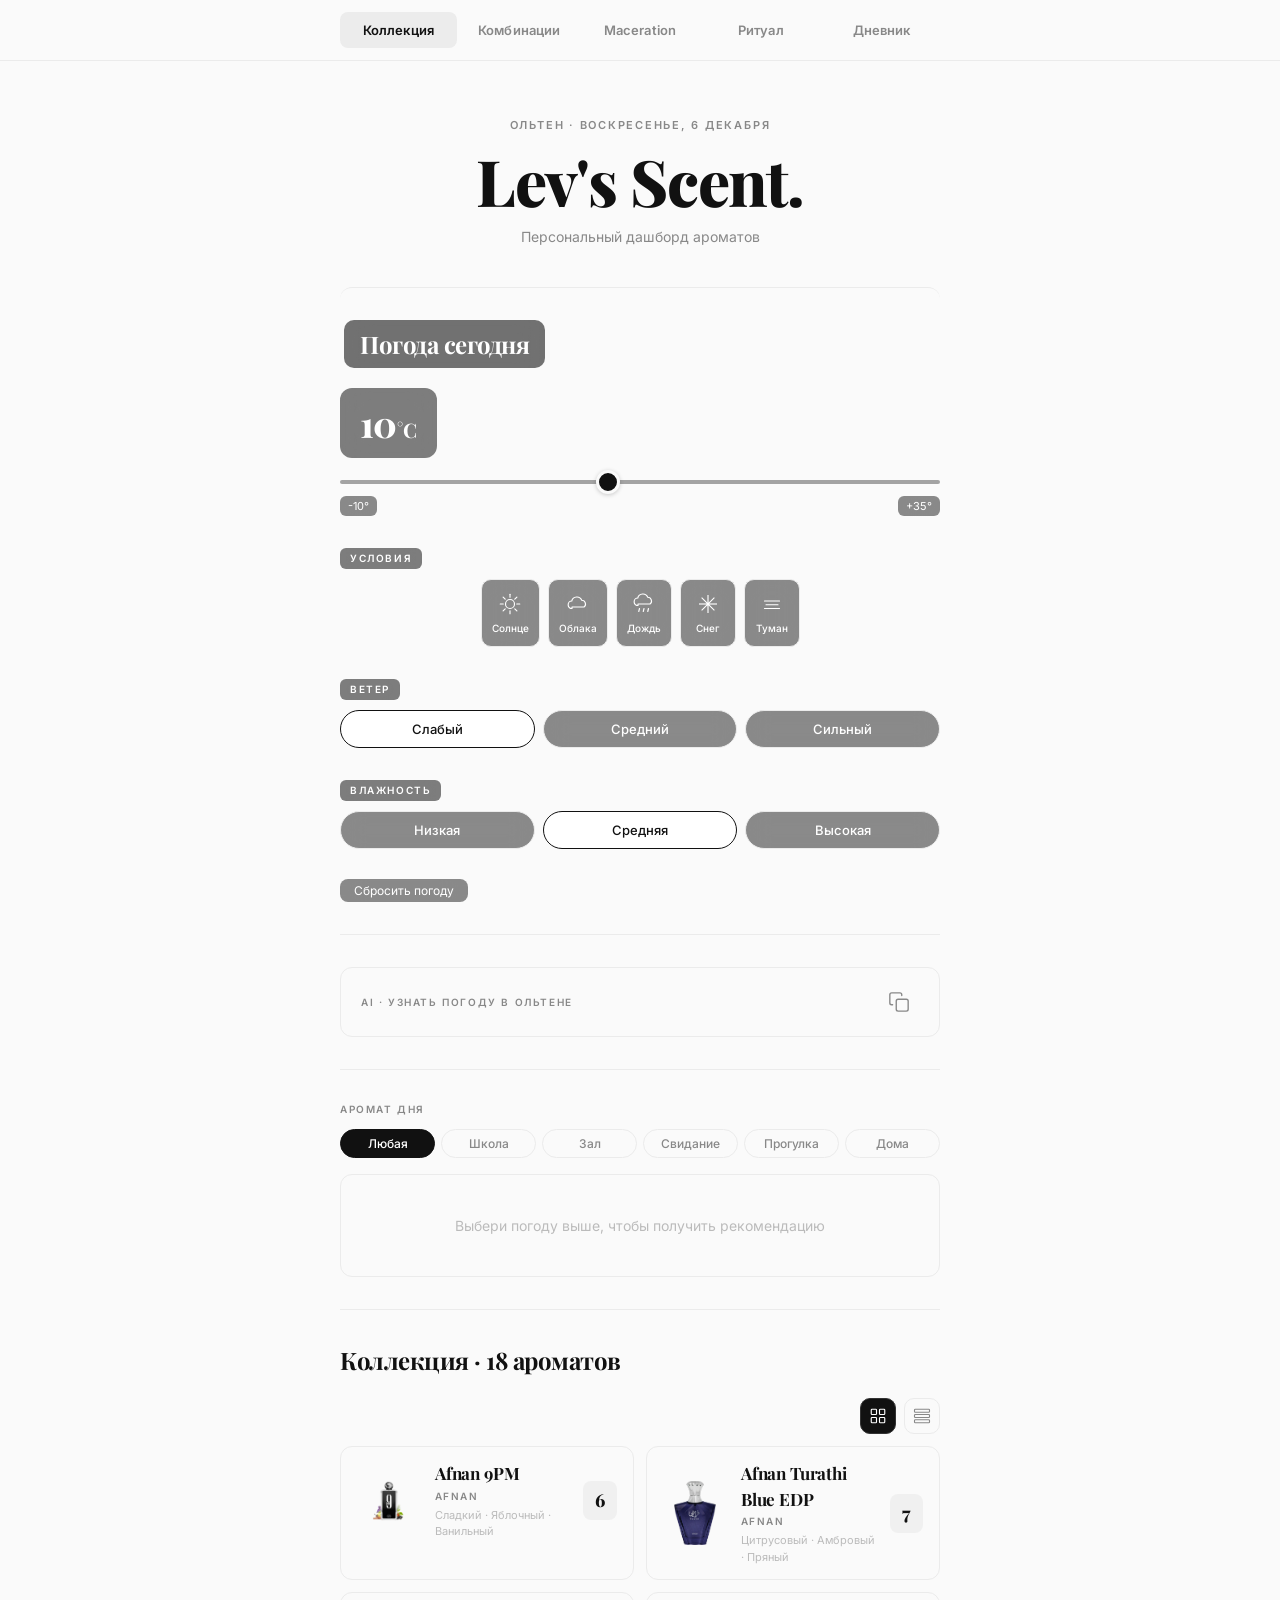
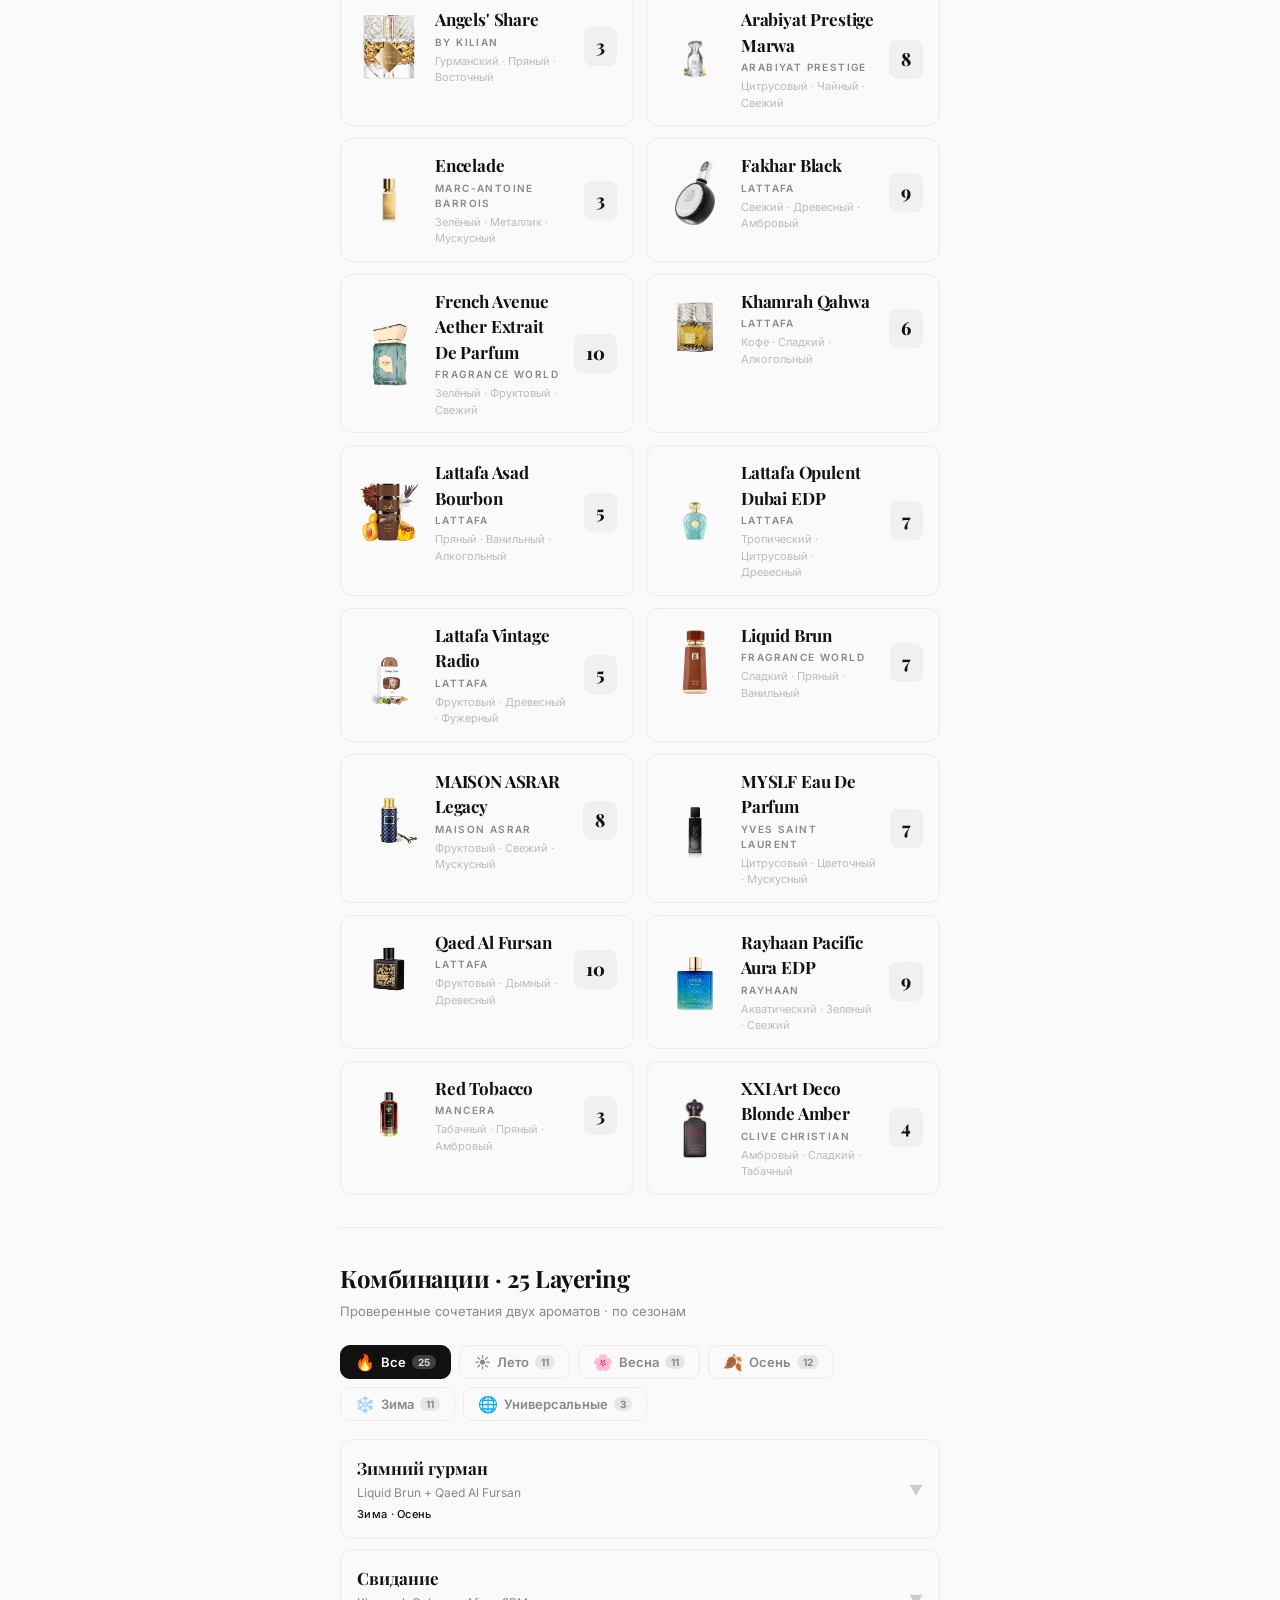
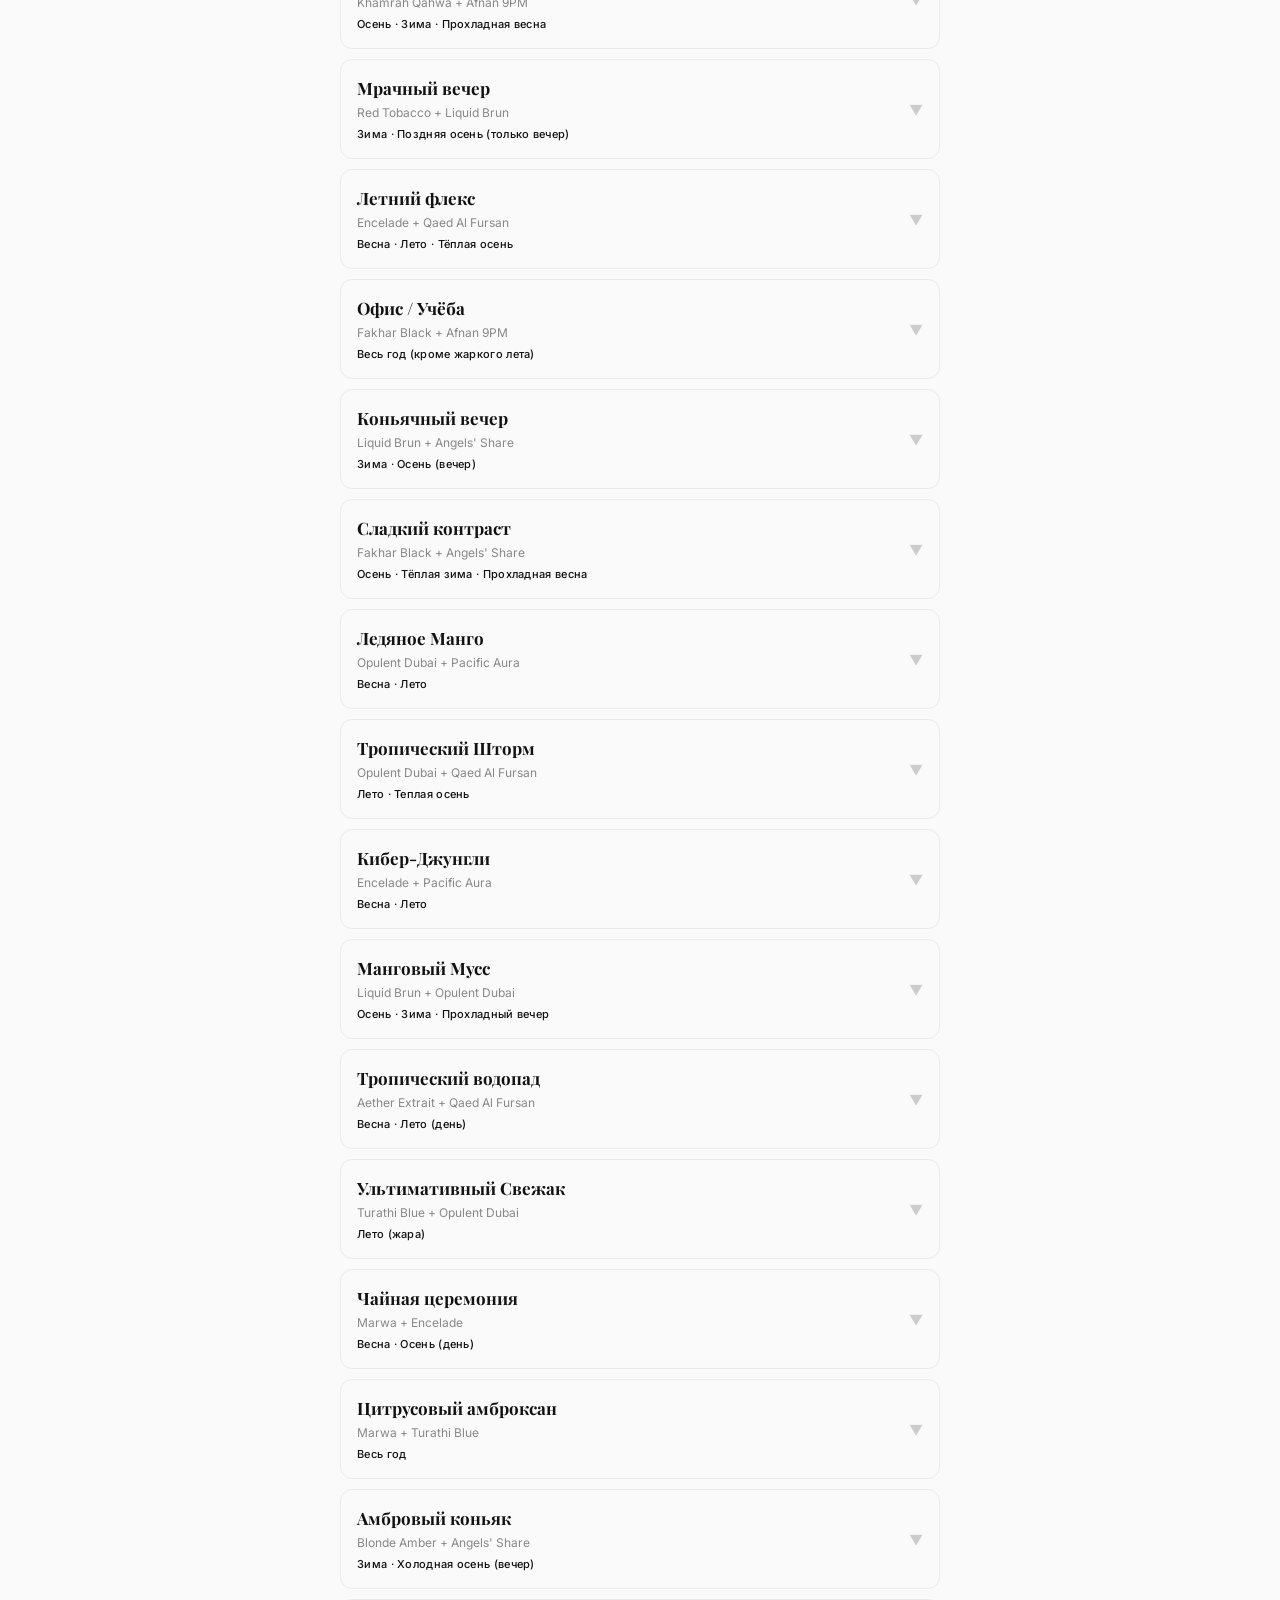
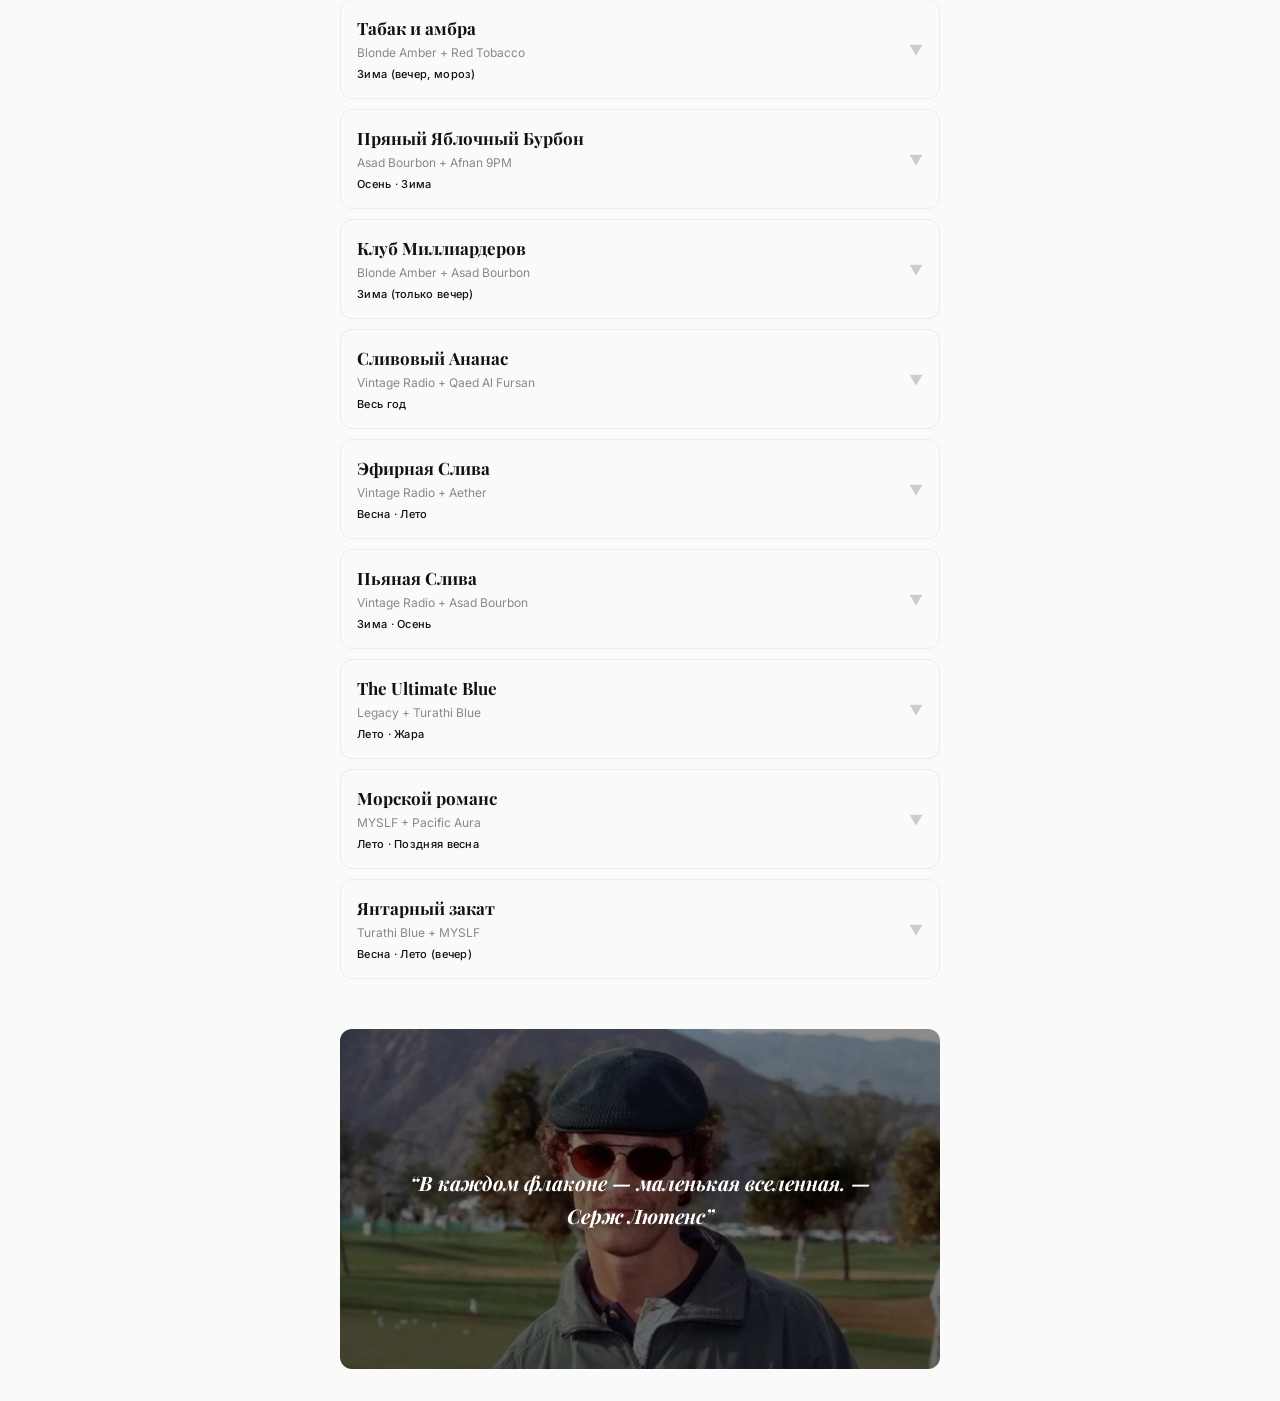
==== commit 27810ad1: "update site" ====
--- a/levs-scent.html
+++ b/levs-scent.html
@@ -123,7 +123,7 @@
 
   <!-- COLLECTION -->
   <section class="section" id="collection">
-    <h2 class="section-title">Коллекция · 17 ароматов</h2>
+    <h2 class="section-title">Коллекция · 18 ароматов</h2>
     <div class="view-toggle-row" id="viewToggleRow">
       <button class="view-toggle-btn active" data-mode="normal" aria-label="Стандартный вид">
         <svg viewBox="0 0 24 24" fill="none" stroke="currentColor" stroke-width="1.5" stroke-linecap="round" stroke-linejoin="round"><rect x="3" y="3" width="7" height="7" rx="1"/><rect x="14" y="3" width="7" height="7" rx="1"/><rect x="3" y="14" width="7" height="7" rx="1"/><rect x="14" y="14" width="7" height="7" rx="1"/></svg>
@@ -137,7 +137,7 @@
 
   <!-- COMBINATIONS -->
   <section class="section" id="combinations">
-    <h2 class="section-title">Комбинации · 23 Layering</h2>
+    <h2 class="section-title">Комбинации · 25 Layering</h2>
     <p class="section-sub">Проверенные сочетания двух ароматов · по сезонам</p>
     <div id="combosGrid"></div>
   </section>
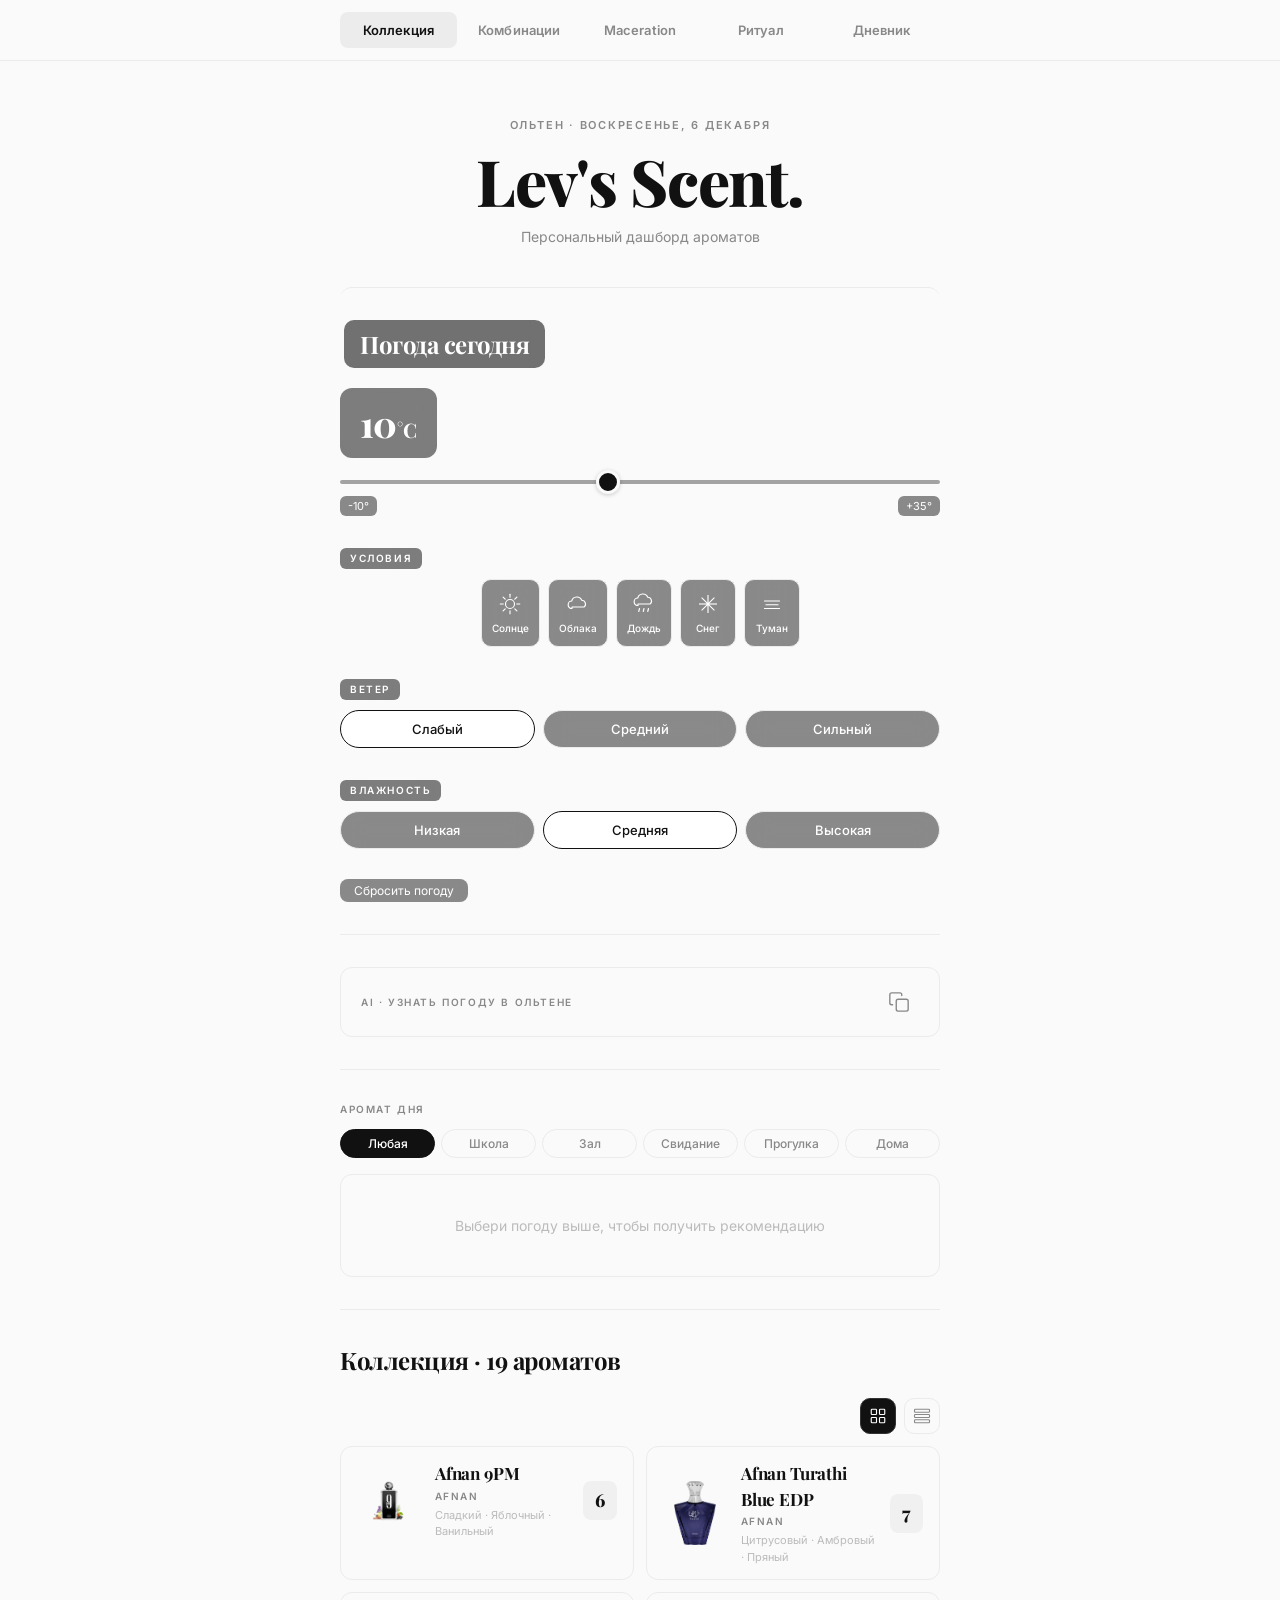
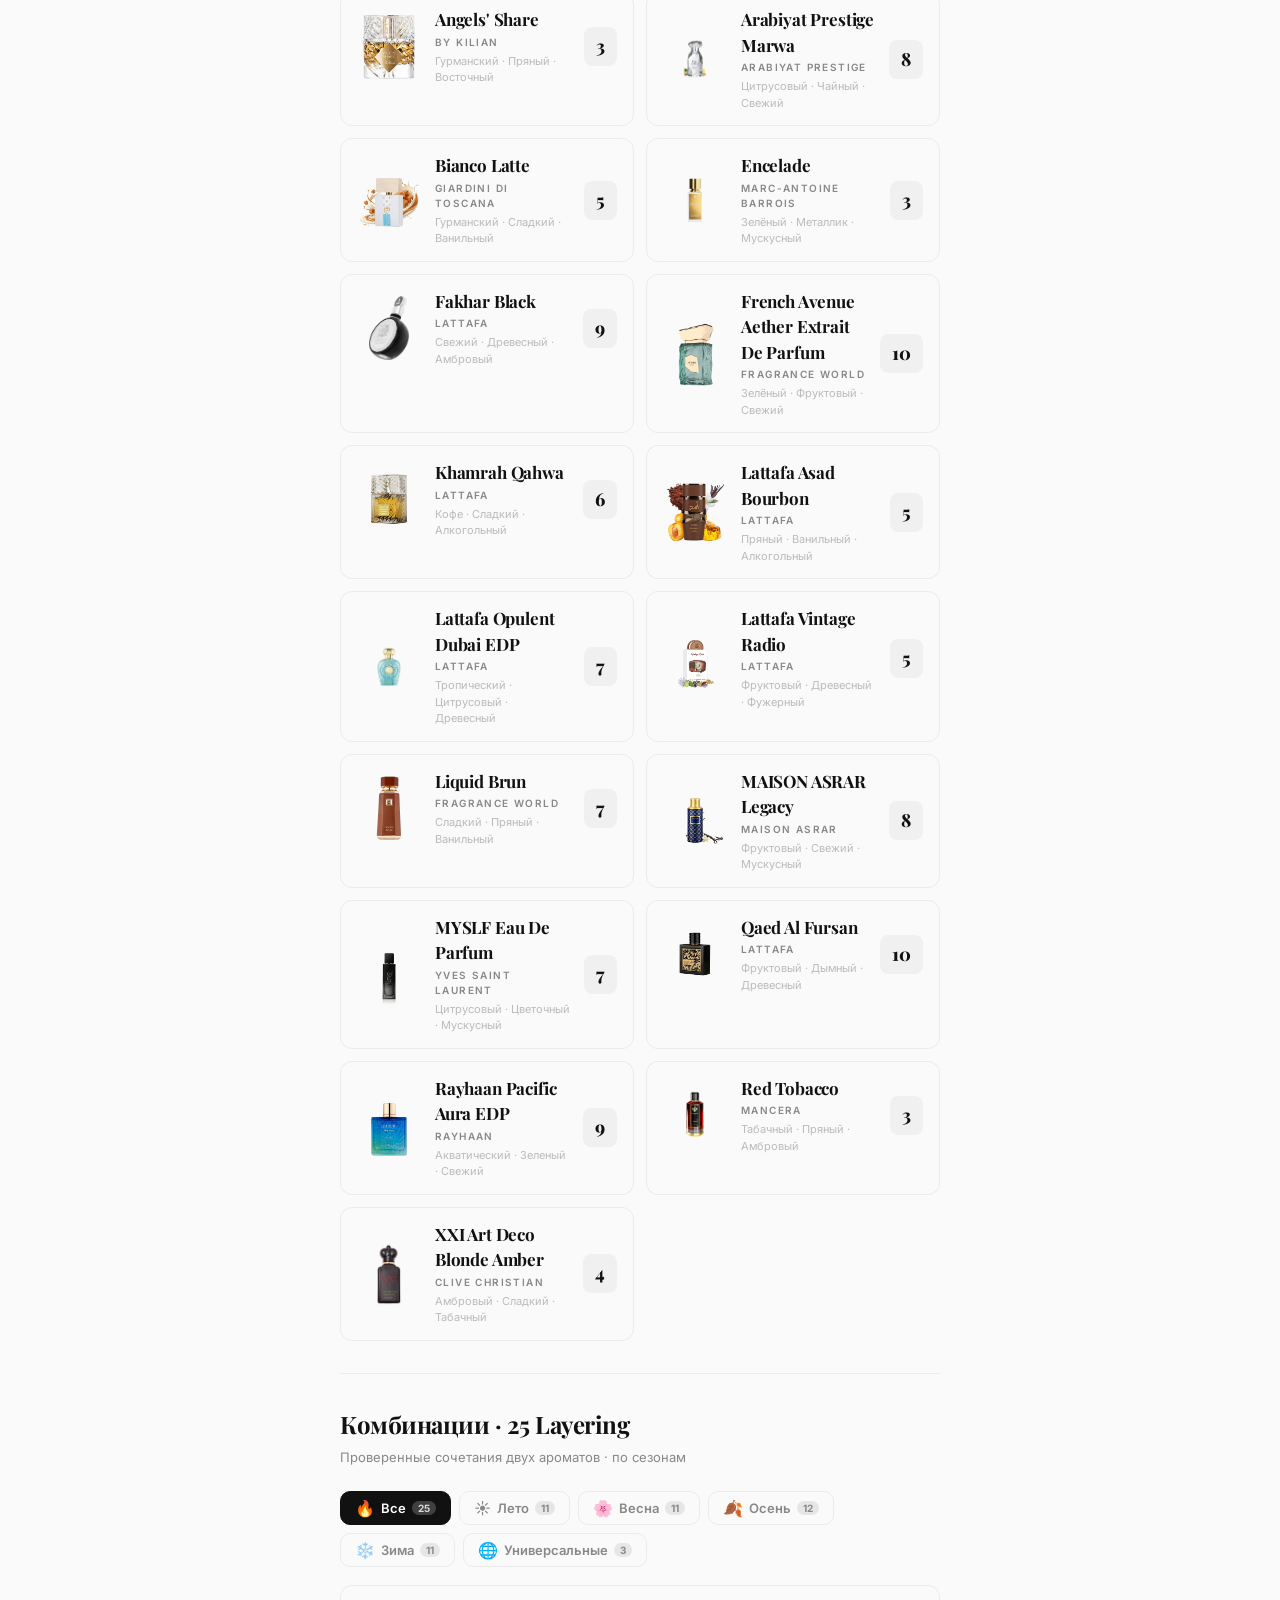
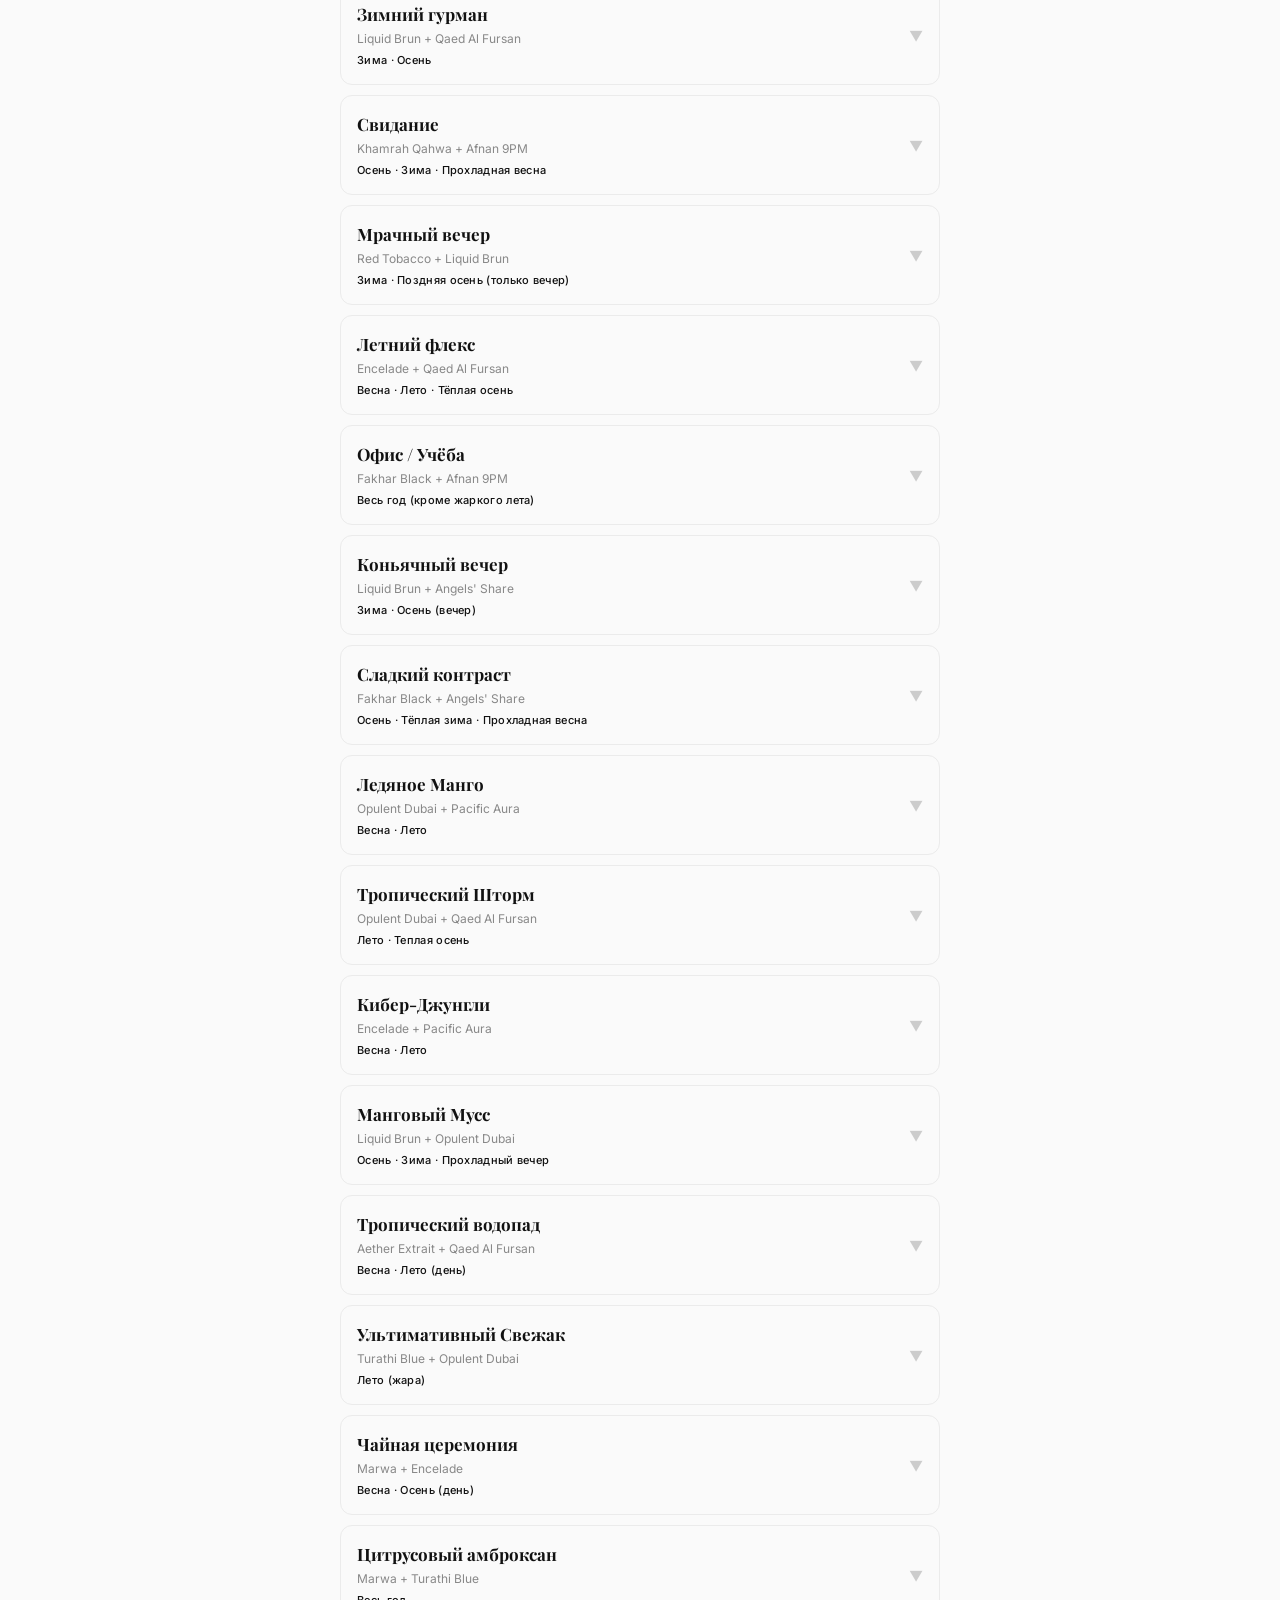
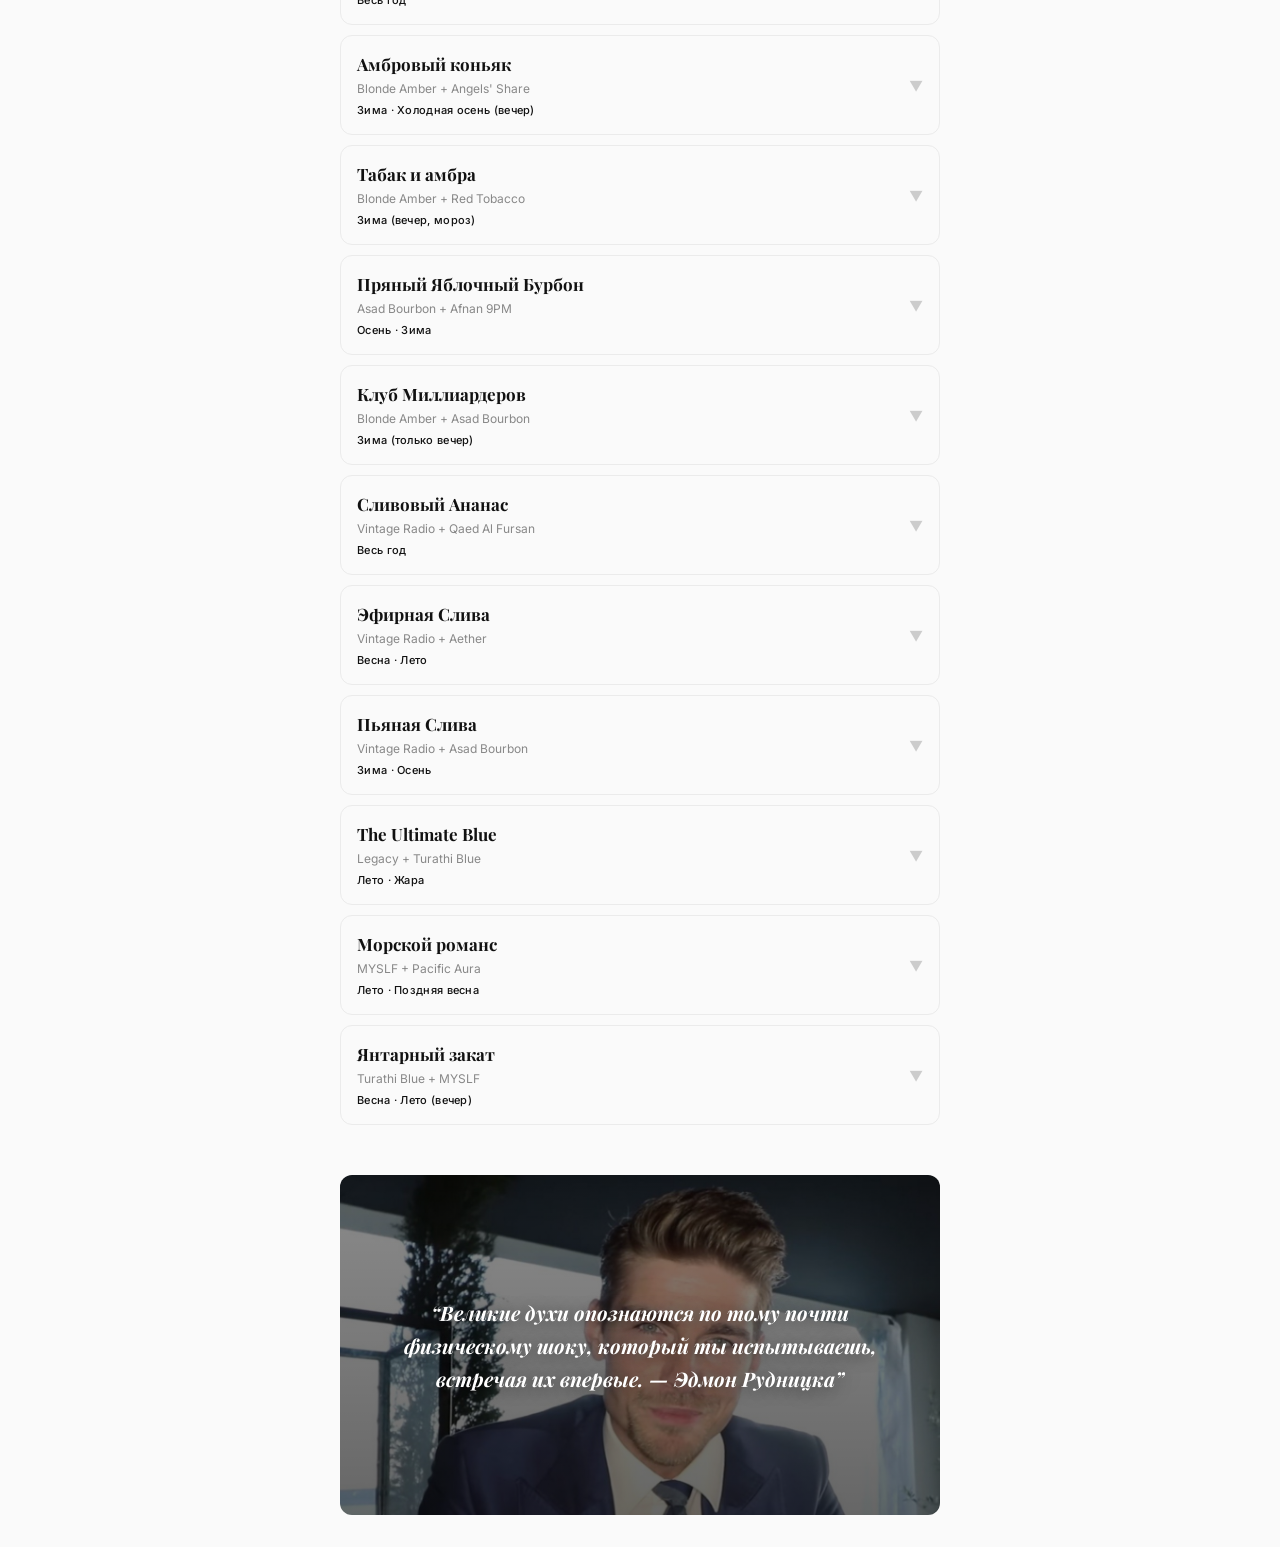
==== commit 2026a0fb: "update site" ====
--- a/levs-scent.html
+++ b/levs-scent.html
@@ -123,7 +123,7 @@
 
   <!-- COLLECTION -->
   <section class="section" id="collection">
-    <h2 class="section-title">Коллекция · 18 ароматов</h2>
+    <h2 class="section-title">Коллекция · 19 ароматов</h2>
     <div class="view-toggle-row" id="viewToggleRow">
       <button class="view-toggle-btn active" data-mode="normal" aria-label="Стандартный вид">
         <svg viewBox="0 0 24 24" fill="none" stroke="currentColor" stroke-width="1.5" stroke-linecap="round" stroke-linejoin="round"><rect x="3" y="3" width="7" height="7" rx="1"/><rect x="14" y="3" width="7" height="7" rx="1"/><rect x="3" y="14" width="7" height="7" rx="1"/><rect x="14" y="14" width="7" height="7" rx="1"/></svg>
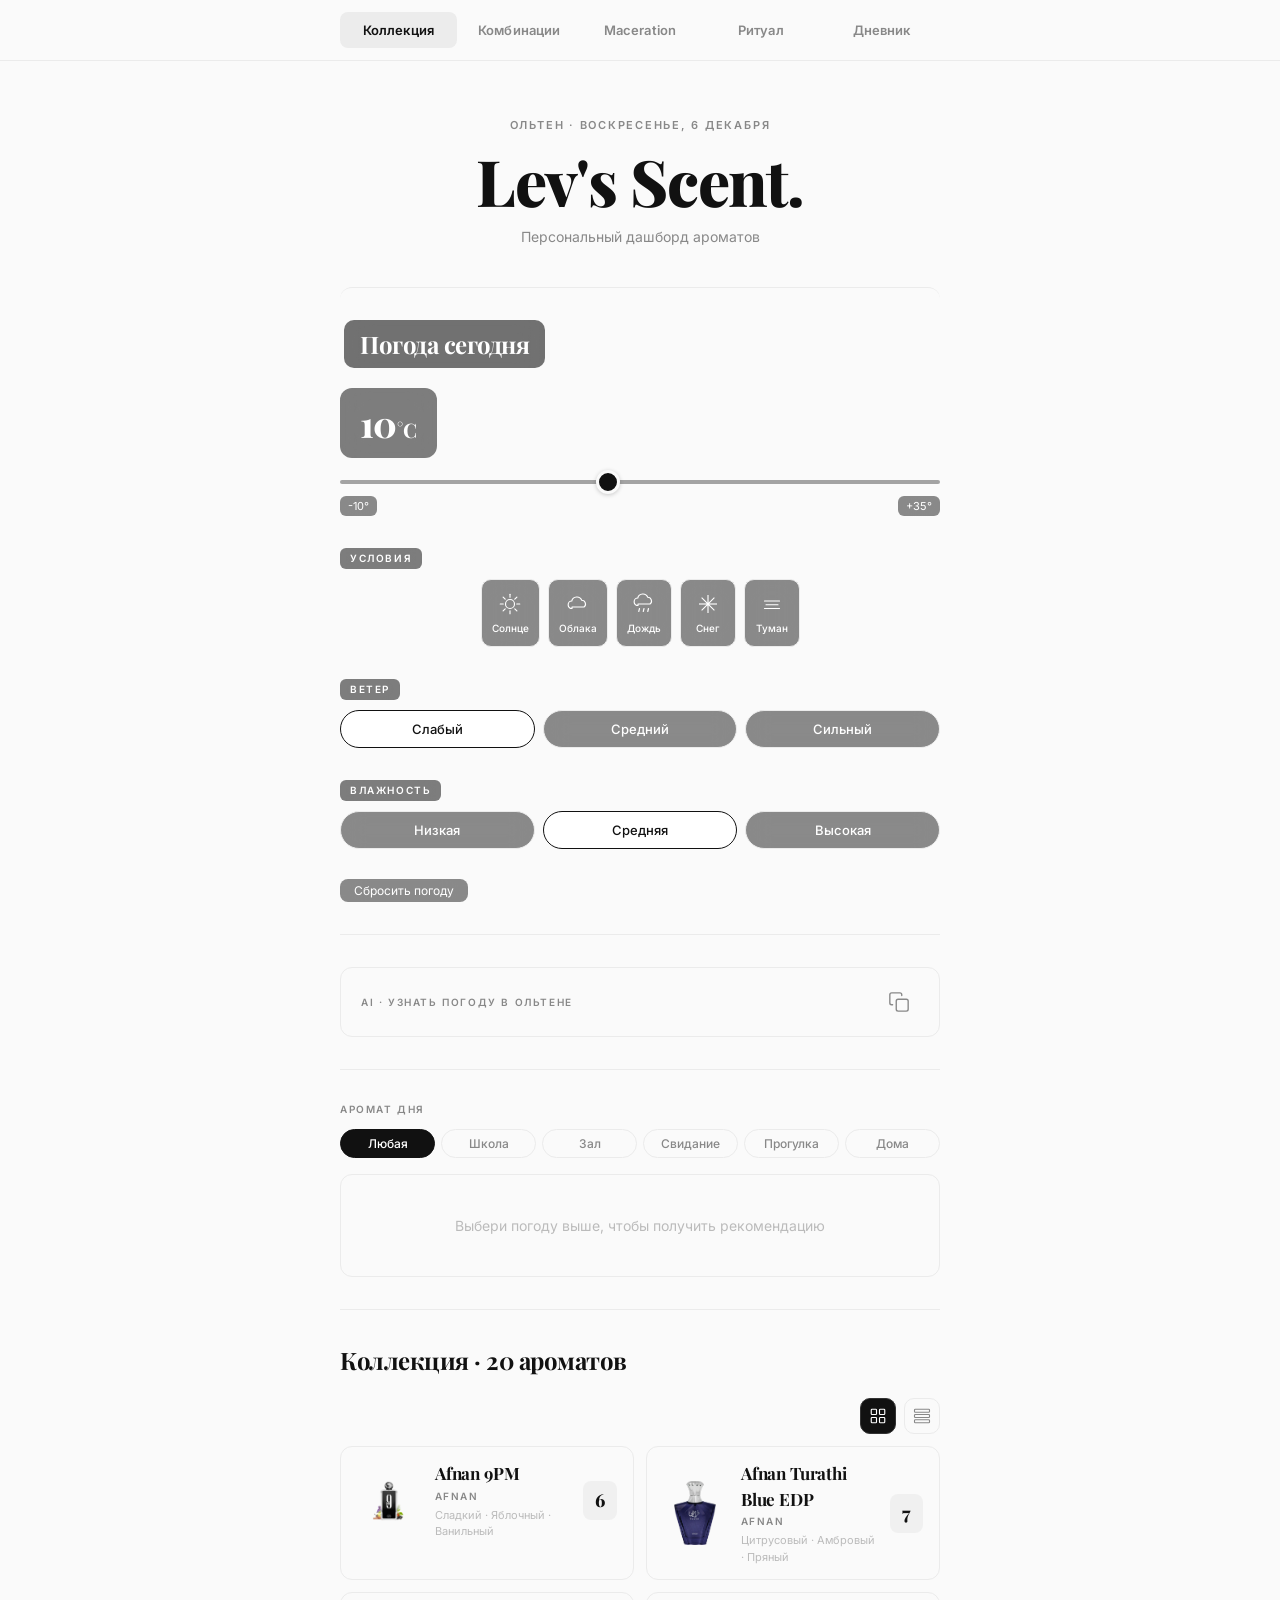
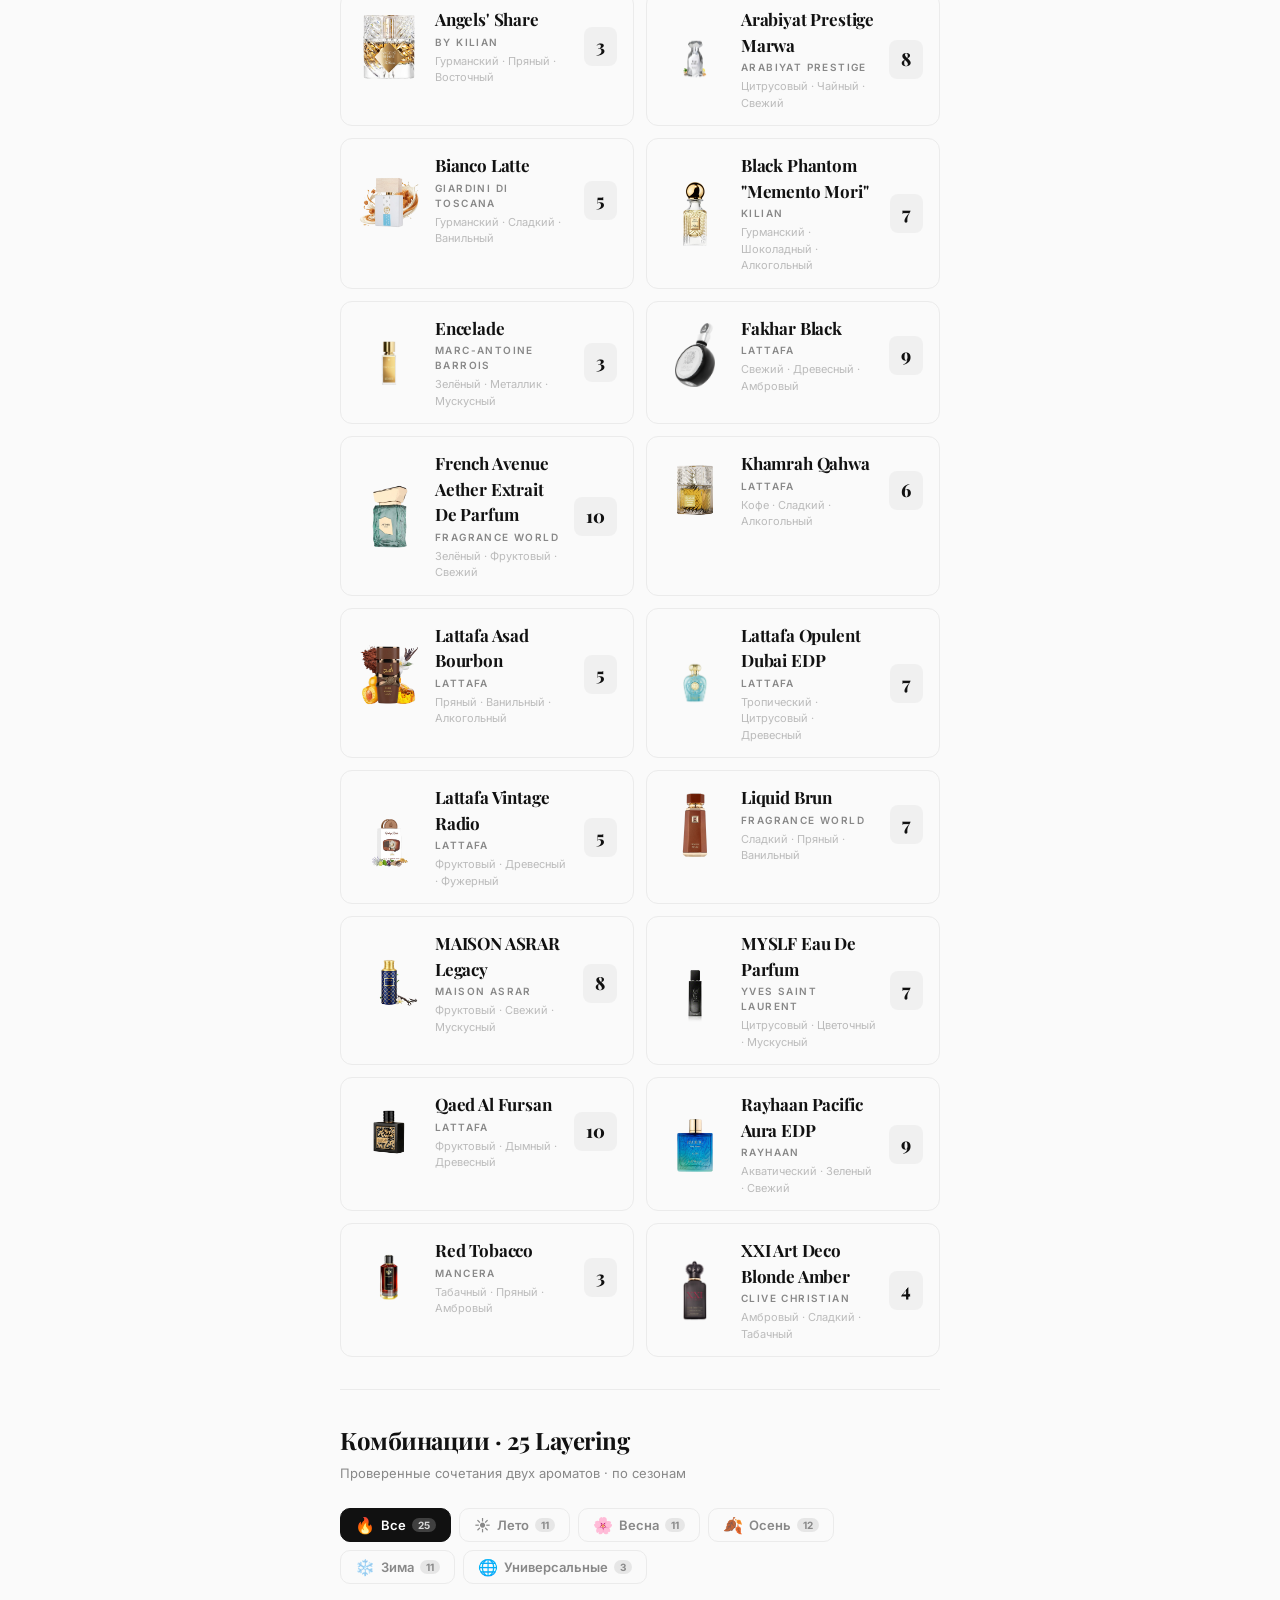
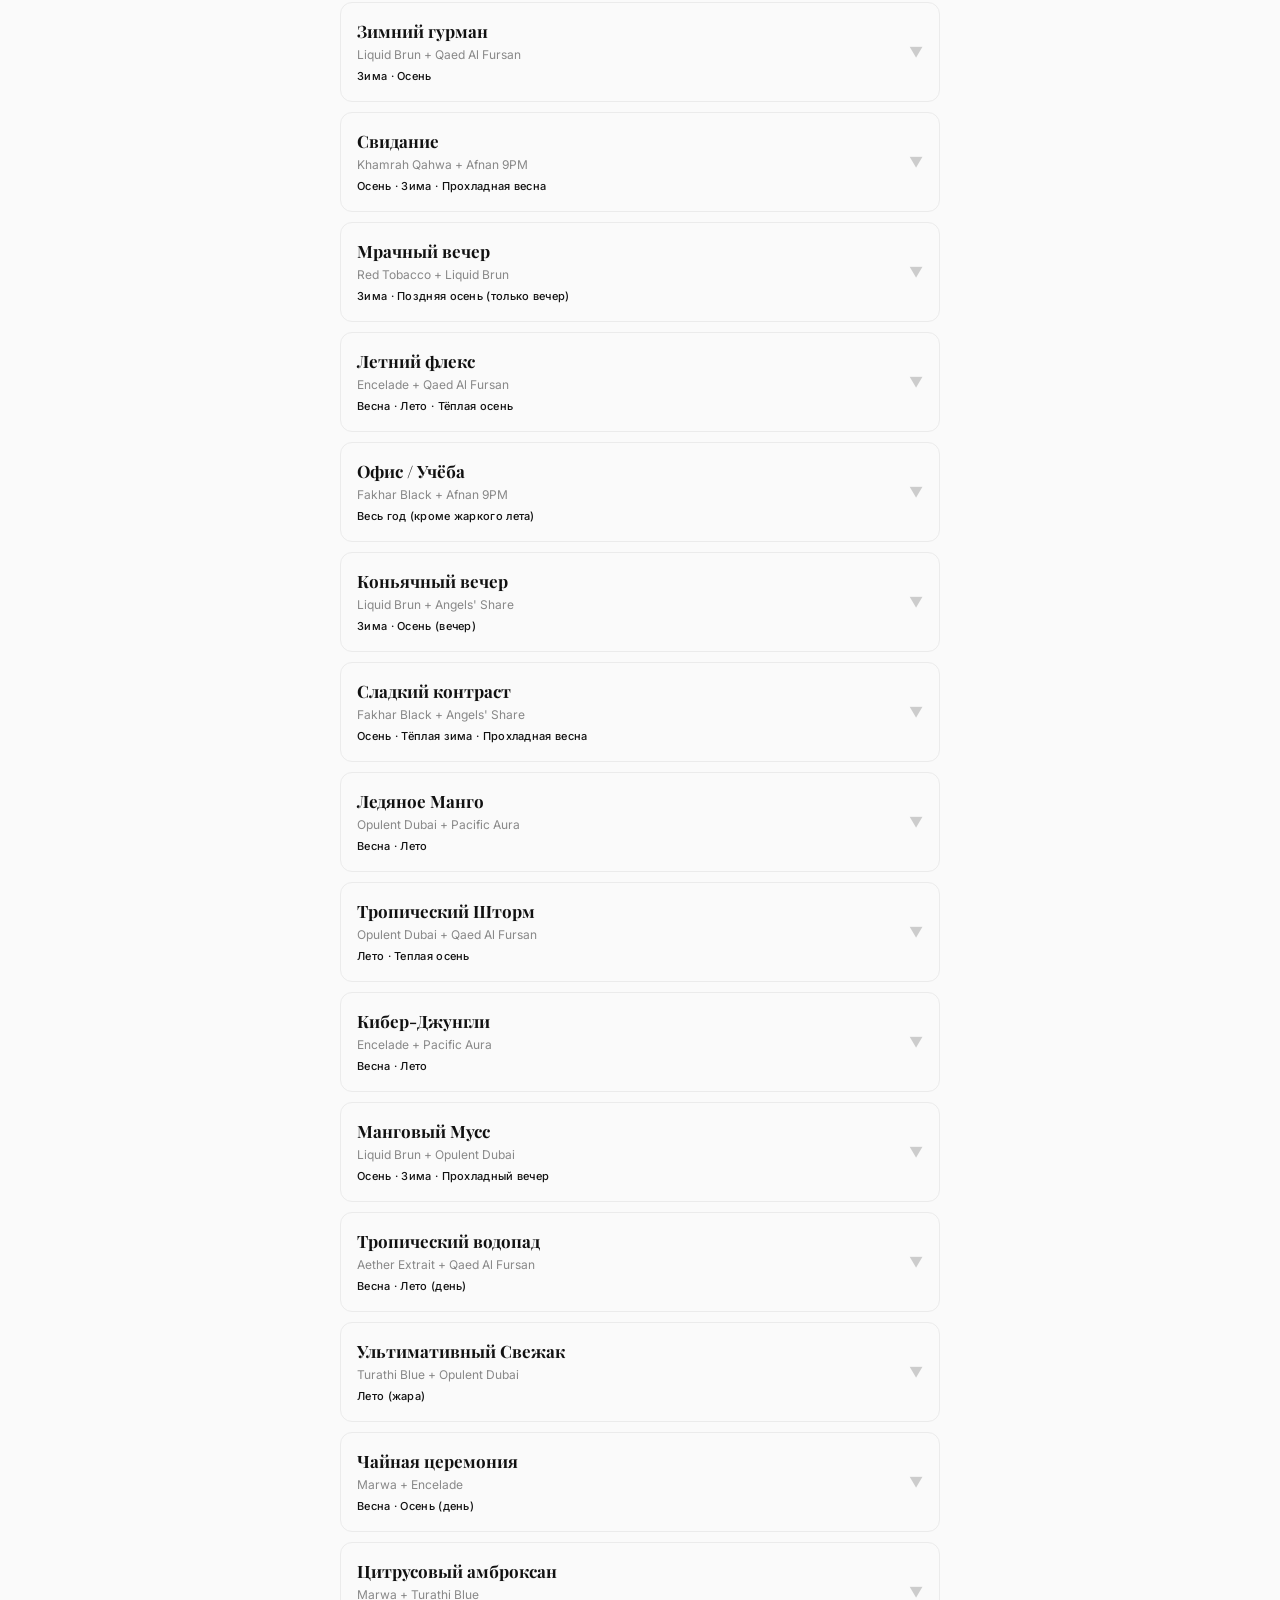
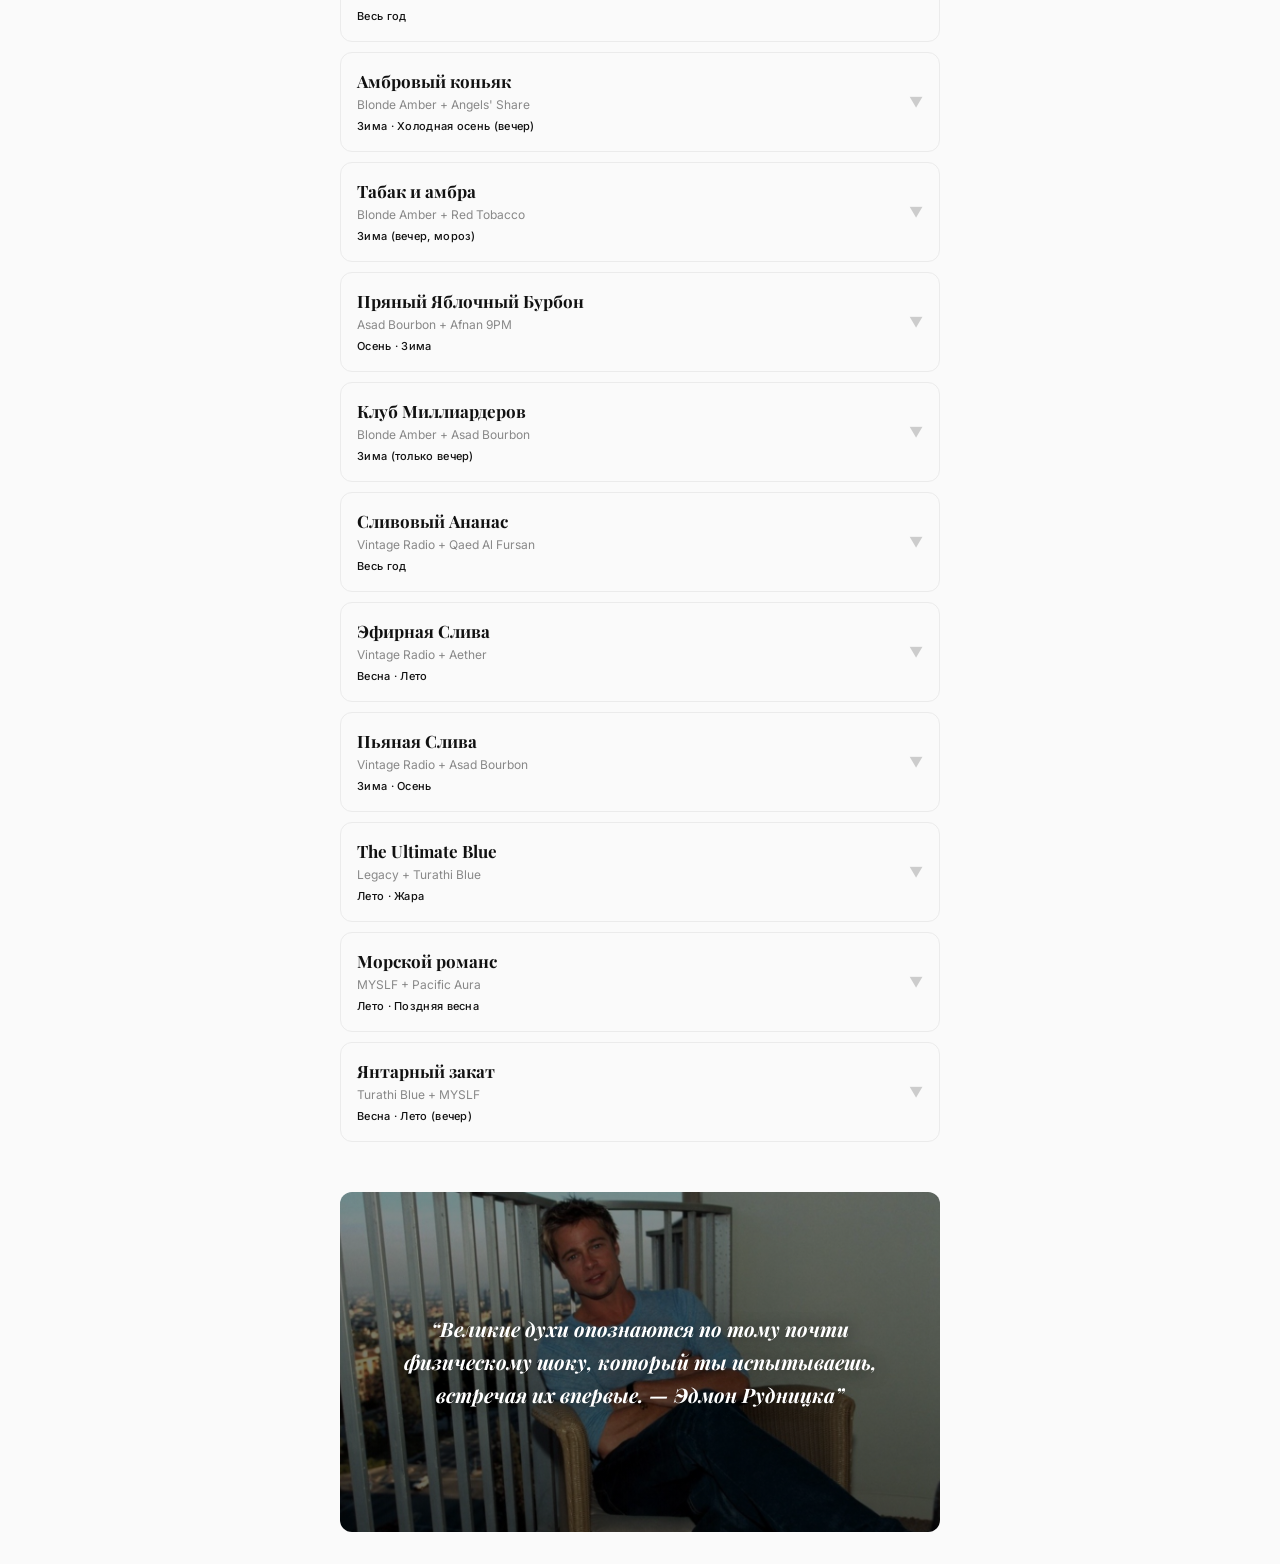
==== commit ec43f4f8: "update site" ====
--- a/levs-scent.html
+++ b/levs-scent.html
@@ -123,7 +123,7 @@
 
   <!-- COLLECTION -->
   <section class="section" id="collection">
-    <h2 class="section-title">Коллекция · 19 ароматов</h2>
+    <h2 class="section-title">Коллекция · 20 ароматов</h2>
     <div class="view-toggle-row" id="viewToggleRow">
       <button class="view-toggle-btn active" data-mode="normal" aria-label="Стандартный вид">
         <svg viewBox="0 0 24 24" fill="none" stroke="currentColor" stroke-width="1.5" stroke-linecap="round" stroke-linejoin="round"><rect x="3" y="3" width="7" height="7" rx="1"/><rect x="14" y="3" width="7" height="7" rx="1"/><rect x="3" y="14" width="7" height="7" rx="1"/><rect x="14" y="14" width="7" height="7" rx="1"/></svg>
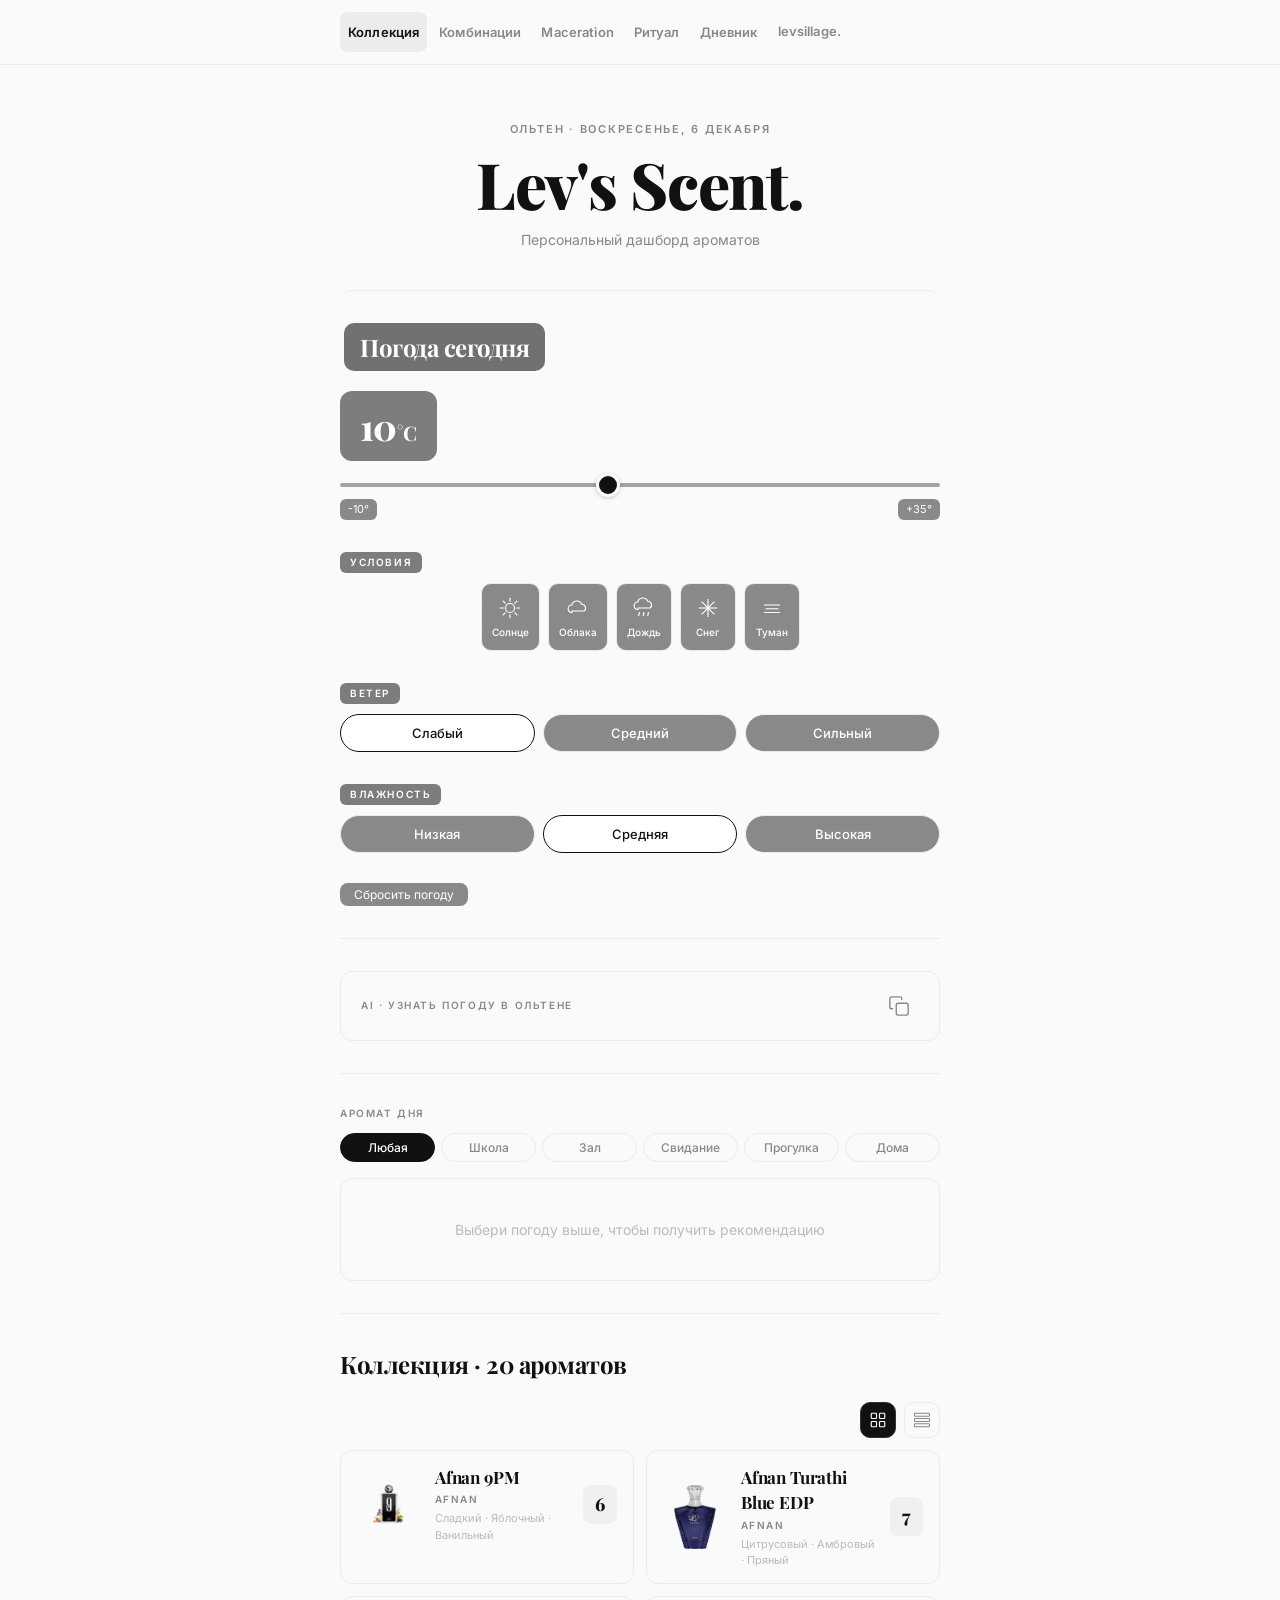
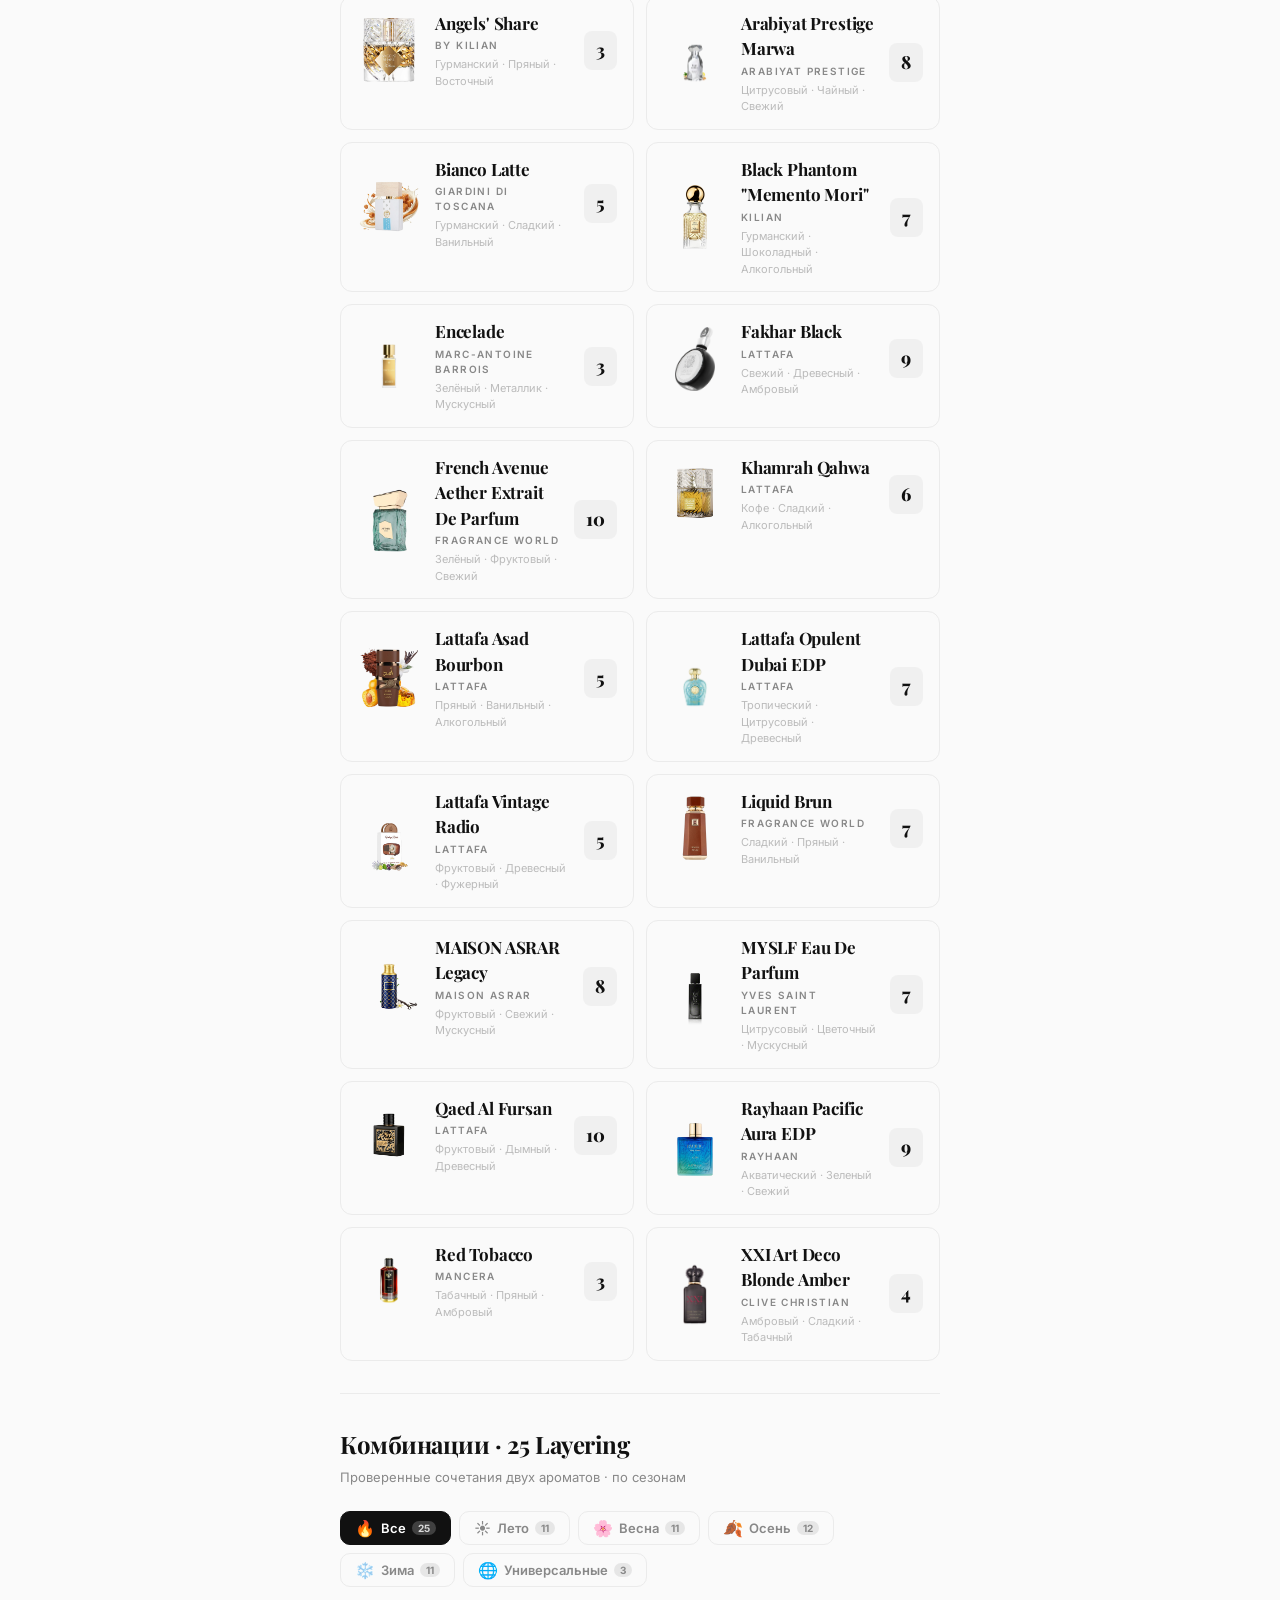
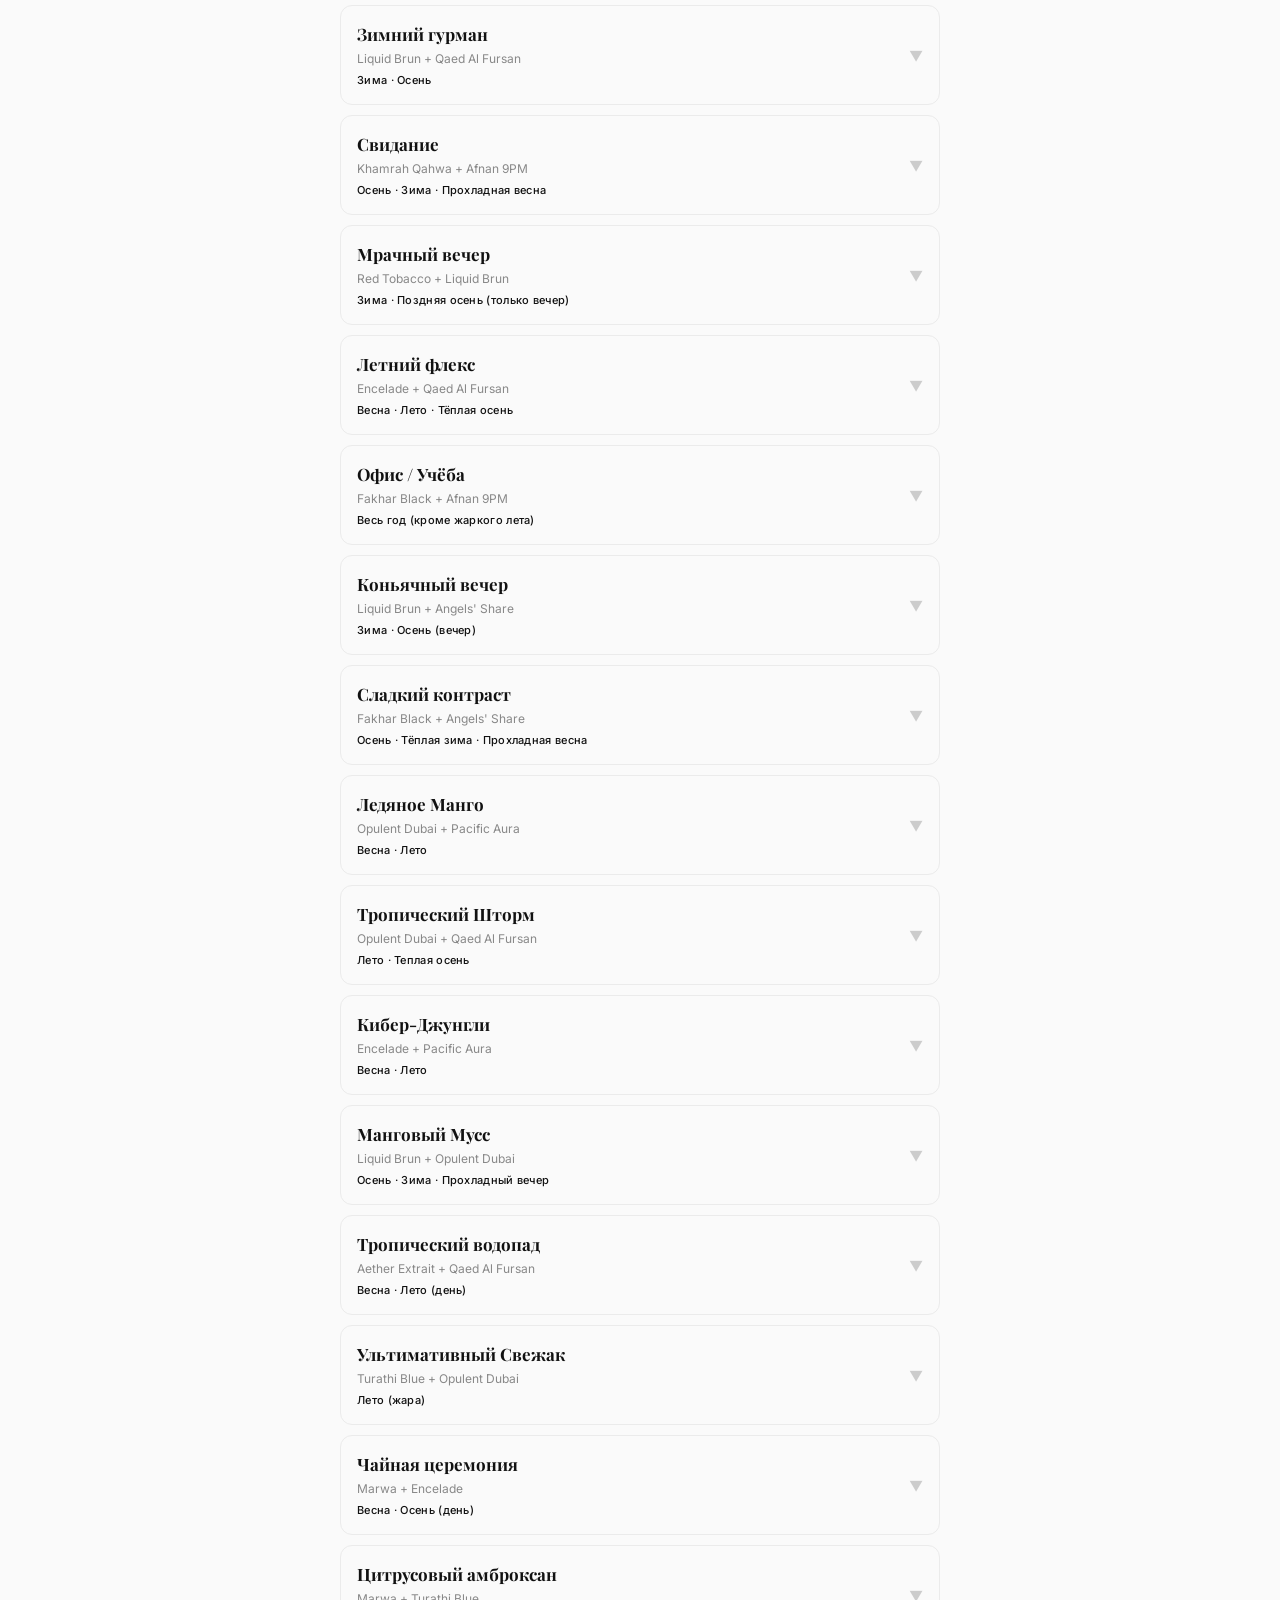
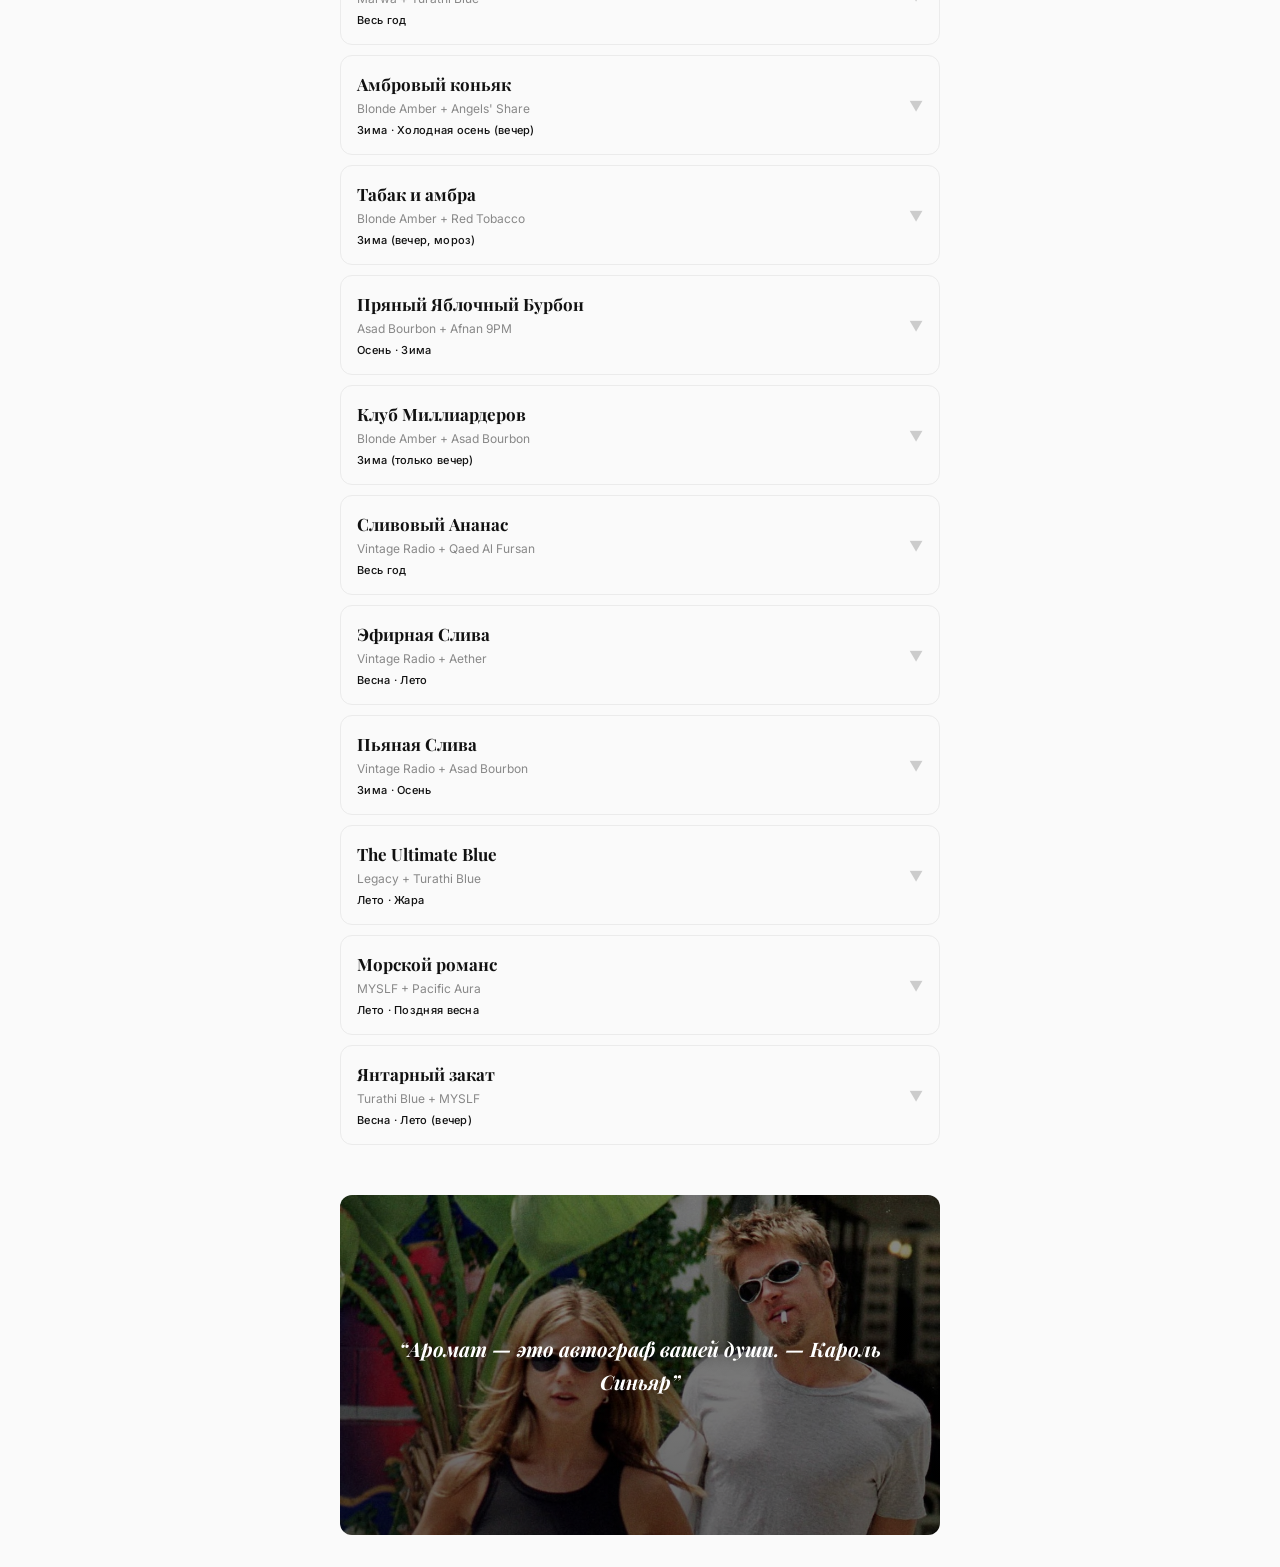
==== commit 19b93b2e: "update site" ====
--- a/levs-scent.html
+++ b/levs-scent.html
@@ -19,6 +19,7 @@
     <button class="nav-btn" data-view="maceration">Maceration</button>
     <button class="nav-btn" data-view="ritual">Ритуал</button>
     <button class="nav-btn" data-view="diary">Дневник</button>
+    <a class="nav-btn" href="https://levsillage.vercel.app" style="text-decoration:none;text-align:center;">levsillage.</a>
   </div>
 </nav>
 
--- a/style.css
+++ b/style.css
@@ -39,9 +39,15 @@
 .nav-inner {
   max-width: 640px; margin: 0 auto;
   display: flex; padding: 12px 20px; gap: 4px;
-}
+  overflow-x: auto;
+  -webkit-overflow-scrolling: touch;
+  scroll-behavior: smooth;
+  scrollbar-width: none;
+  -ms-overflow-style: none;
+}
+.nav-inner::-webkit-scrollbar { display: none; }
 .nav-btn {
-  flex: 1; padding: 10px 8px;
+  flex: 0 0 auto; padding: 10px 8px;
   font-size: 13px; font-weight: 600;
   color: var(--text2);
   border-radius: 8px;
